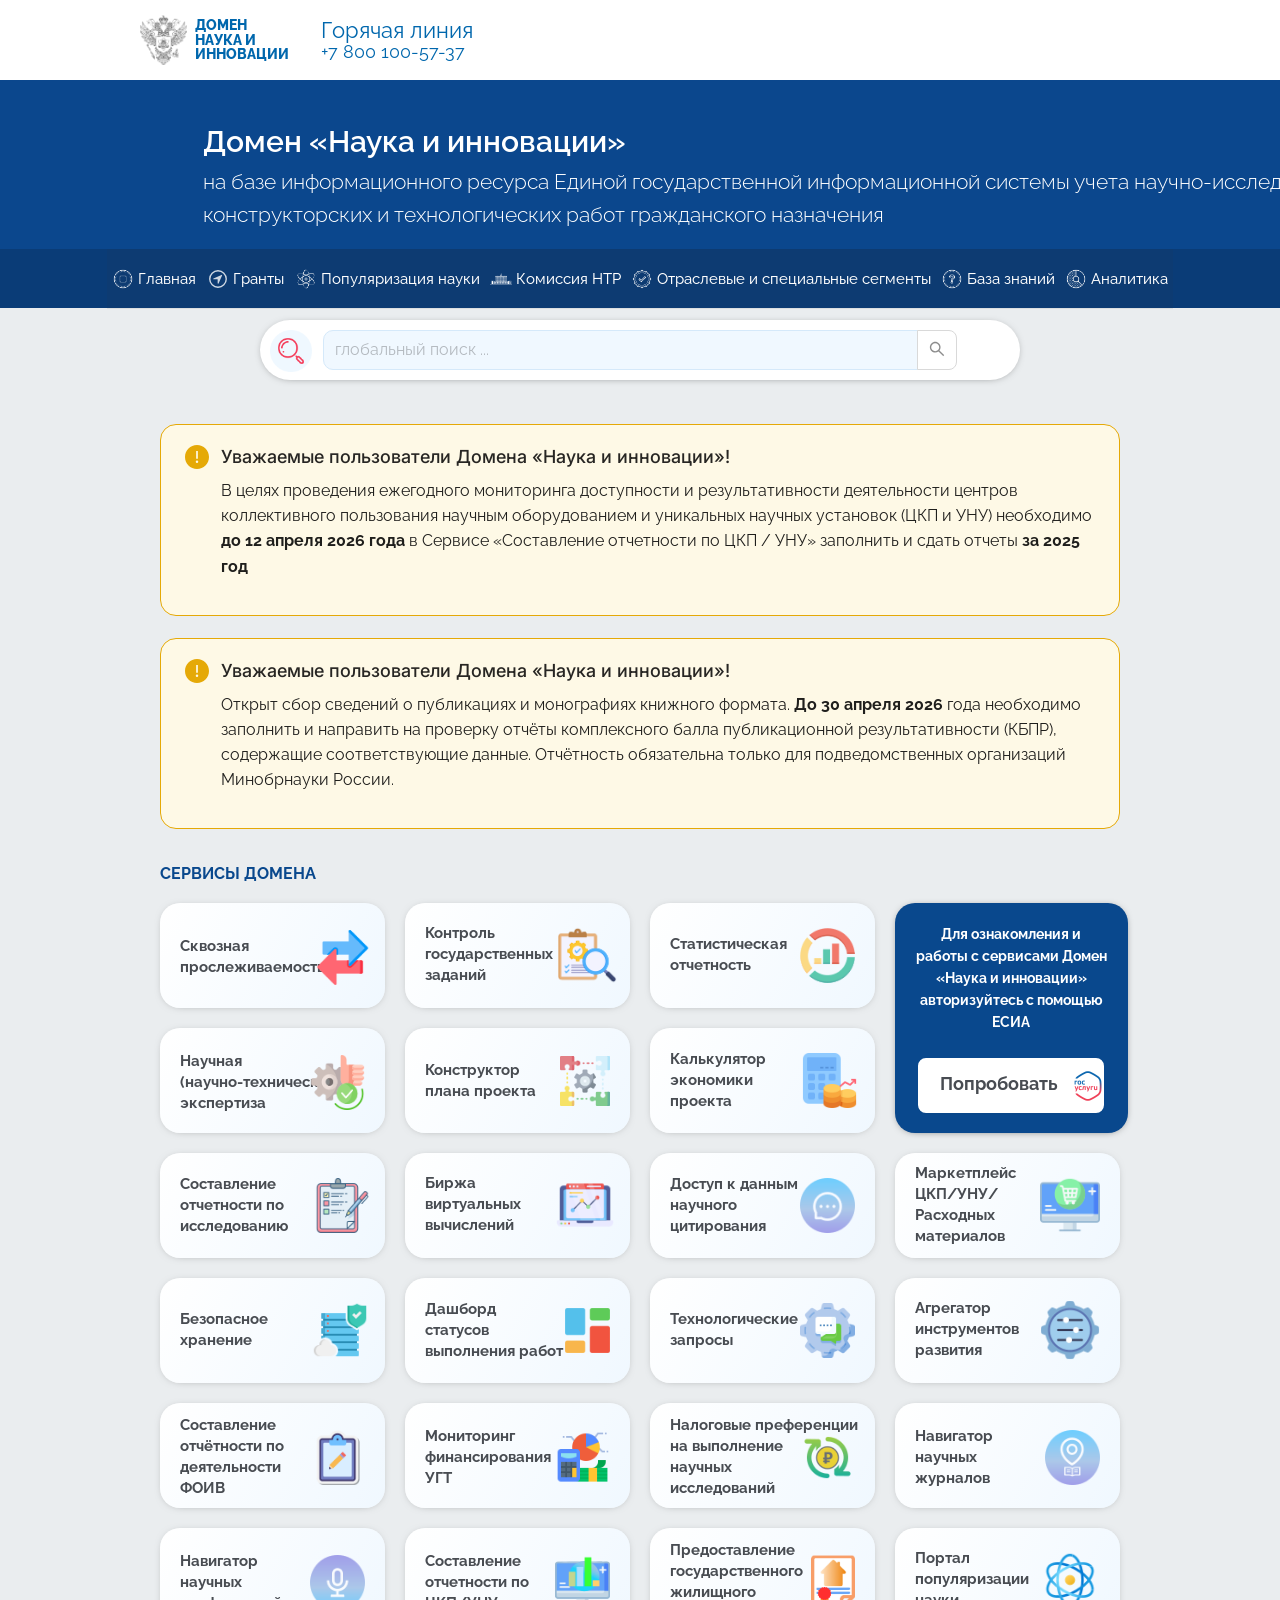
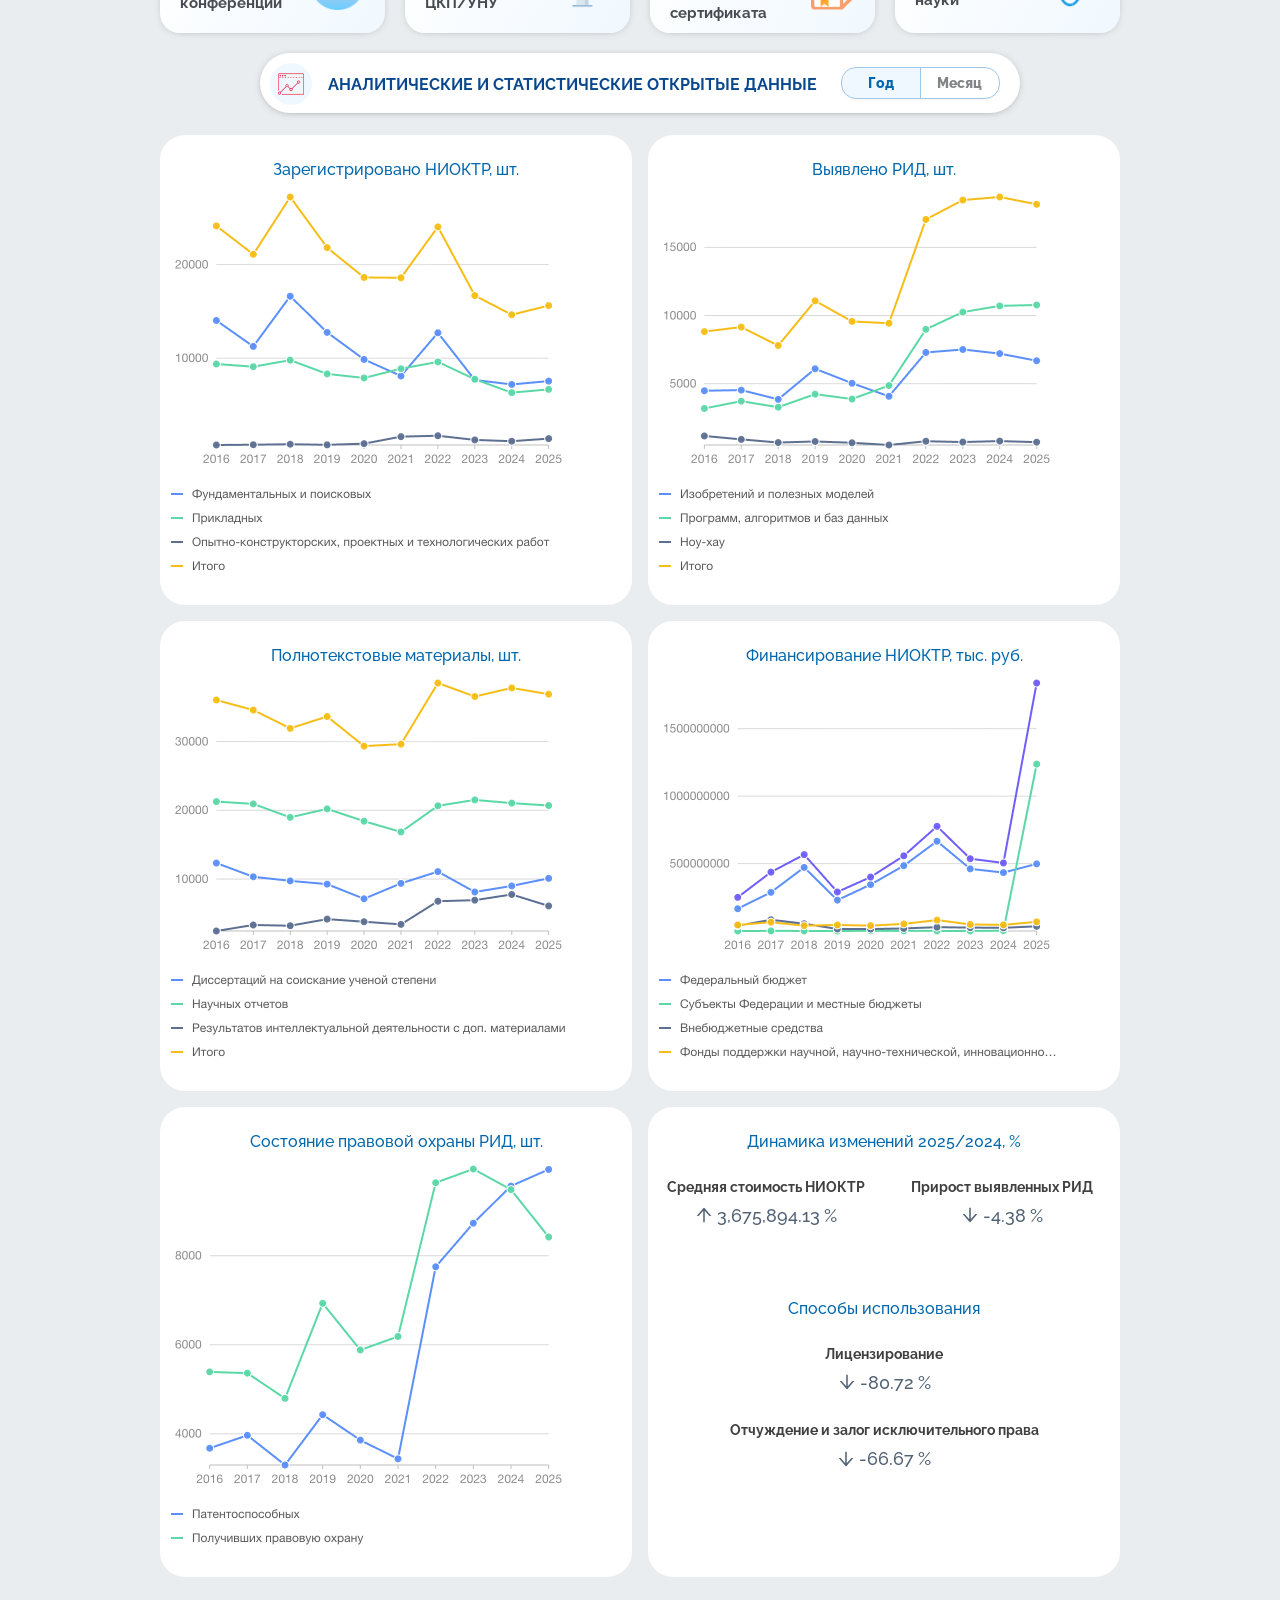
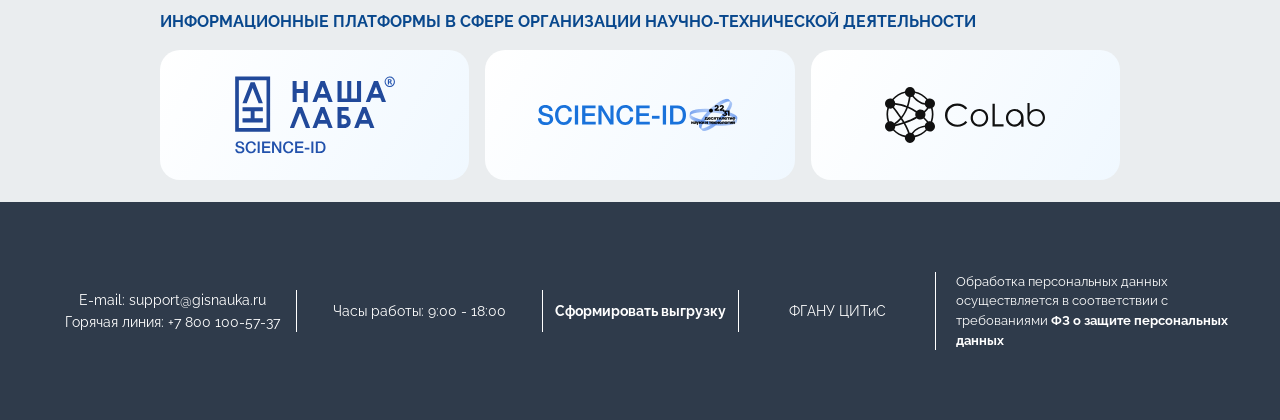
==== index.html @ 40a1c5d8 "Merge disign + color" ====
<!DOCTYPE html>
<html lang=ru style=--header-height:140px>
<meta charset=utf-8>


<meta name=viewport content="width=device-width, initial-scale=1">
<meta name=theme-color content=#000000>
<meta name=description content="Домен наука и инновации">
<title>Домен наука и инновации</title>
<link rel=icon
    href="assets/images/7d8b7d2dfdc6ee4c.ico">

<meta name=referrer content=no-referrer>

<link rel=canonical href=index.html />
<meta http-equiv=content-security-policy
    content="default-src 'none'; font-src 'self' data:; img-src 'self' data:; style-src 'self' 'unsafe-inline'; media-src 'self' data:; connect-src 'self'; script-src 'unsafe-inline' data:; object-src 'self' data:; frame-src 'self' data:;">
<link rel=stylesheet href=css/pages/index.css>
<style>
.skip-links { position: absolute; top: 0; left: 0; z-index: 9999; }
.skip-link {
  position: absolute; top: -9999px; left: -9999px;
  background: #0067ad; color: #fff; padding: 8px 16px;
  font-size: 14px; font-family: sans-serif; text-decoration: none;
  border-radius: 0 0 4px 0;
}
.skip-link:focus { top: 0; left: 0; outline: 3px solid #f53b59; outline-offset: 2px; }
</style>
</head>

<body>
<div class="skip-links" aria-label="Быстрая навигация по разделам страницы">
  <a class="skip-link" href="#main-content">Перейти к основному содержимому</a>
  <a class="skip-link" href="#site-header">Перейти к шапке сайта</a>
  <a class="skip-link" href="#site-navigation">Перейти к основной навигации</a>
  <a class="skip-link" href="#site-footer">Перейти к подвалу</a>
</div>
    <div id=root>
        <div style=display:contents>
            <div class="css-1ce7347 ant-app">
                <div class="ant-layout css-1ce7347" style=min-height:100vh>
                    <div id="site-header" class=affixTop role="banner" aria-label="Шапка сайта" tabindex="-1">
                        <div aria-hidden=true style=width:1710px;height:80px></div>
                        <div class="css-1ce7347 ant-affix" style=position:fixed;top:0px;width:1710px;height:80px>
                            <div
                                style=height:80px;width:100%;background:white;display:flex;justify-content:center;z-index:3>
                                <div class="ant-space css-1ce7347 ant-space-horizontal ant-space-align-center ant-space-gap-row-small ant-space-gap-col-small"
                                    style="width:100%;justify-content:space-between;align-items:center;max-width:1470px;padding:0px 20px">
                                    <div class=ant-space-item>
                                        <div class="ant-space css-1ce7347 ant-space-horizontal ant-space-align-center"
                                            style=gap:32px>
                                            <div class=ant-space-item><a href=index.html />
                                                <div
                                                    class="ant-space css-1ce7347 ant-space-horizontal ant-space-align-center ant-space-gap-row-small ant-space-gap-col-small">
                                                    <div class=ant-space-item><img alt=""
                                                            src=assets/images/7eed857cf3c38d44.png
                                                            style=height:50px></div>
                                                    <div class=ant-space-item>
                                                        <div
                                                            style=font-family:Nunito,sans-serif;font-weight:800;color:rgb(0,103,173);font-size:14px;line-height:1.05>
                                                            ДОМЕН<br><span style=color:#0067ad>НАУКА
                                                                И<br>ИННОВАЦИИ</span></div>
                                                    </div>
                                                </div></a>
                                            </div>
                                            <div class=ant-space-item>
                                                <div style=color:#0067ad;line-height:1.1><span
                                                        style=font-size:22px;font-family:Nunito,sans-serif>Горячая
                                                        линия</span><br><span style=font-size:18px>+7 800
                                                        100-57-37</span></div>
                                            </div>
                                        </div>
                                    </div>
                                    <div class=ant-space-item>
                                        <div class="ant-space css-1ce7347 ant-space-horizontal ant-space-align-center"
                                            style=gap:28px>
                                            <div class=ant-space-item><a href=https://gisnauka.ru/attorney/public/issue>
                                                    <div class=hoverSize
                                                        style=display:flex;flex-direction:column;align-items:center;gap:6px;font-family:Nunito,sans-serif;font-weight:700;font-size:10px;text-align:center;text-transform:uppercase;color:rgb(0,103,173)>
                                                        <img alt=""
                                                            src=assets/images/1b81cbfa37ea22d9.png
                                                            style=height:40px;width:40px>МЧД</div>
                                                </a></div>
                                            <div class=ant-space-item>
                                                <a href="https://gisnauka.ru/auth/esia" aria-label="Вход через ЕСИА" style=text-decoration:none>
                                                <div class=hoverSize
                                                    style=display:flex;flex-direction:column;align-items:center;gap:6px;font-family:Nunito,sans-serif;font-weight:700;font-size:10px;text-align:center;text-transform:uppercase;color:rgb(0,103,173)>
                                                    <img alt=""
                                                        src='assets/images/90858396fd132d39.svg'
                                                        style="height:40px;width:40px;background-blend-mode:normal!important;background-clip:content-box!important;background-position:50% 50%!important;background-color:rgba(0,0,0,0)!important;background-image:var(--sf-img-7)!important;background-size:100% 100%!important;background-origin:content-box!important;background-repeat:no-repeat!important" aria-hidden=true><span aria-hidden=true><span
                                                            class=hiddenPhone>Вход</span> ЕСИА</span></div>
                                                </a>
                                            </div>
                                        </div>
                                    </div>
                                </div>
                            </div>
                        </div>
                    </div>
                    <div class=affixBottom>
                        <div aria-hidden=true style=width:1710px;height:168.977px></div>
                        <div class="css-1ce7347 ant-affix" style=position:fixed;top:80px;width:1710px;height:168.977px>
                            <div class=headerBottom>
                                <div id=test class="ant-row ant-row-center css-1ce7347">
                                    <div class="ant-col ant-col-24 css-1ce7347">
                                        <div type=flex class="ant-row ant-row-center css-1ce7347">
                                            <div class="ant-col ant-col-xs-24 ant-col-sm-24 ant-col-md-24 ant-col-lg-24 ant-col-xl-19 css-1ce7347"
                                                style="padding:18px 25px">
                                                <div class="ant-row css-1ce7347">
                                                    <div class="ant-col ant-col-24 responsiveHeader css-1ce7347">
                                                        <h1 class=egisuNameP>Домен «Наука и инновации»</h1>
                                                        <p class=egisuInfoP>на базе информационного ресурса Единой
                                                            государственной информационной системы учета
                                                            научно-исследовательских, опытно-конструкторских и
                                                            технологических работ гражданского назначения</p>
                                                    </div>
                                                </div>
                                            </div>
                                        </div>
                                    </div>
                                    <div class="ant-col ant-col-6 css-1ce7347"></div>
                                </div>
                            </div>
                        </div>
                    </div>
                    <div class=affixMenu>
                        <div>
                            <nav id="site-navigation" class=menuBar aria-label="Основная навигация">
                                <div class=menuCon>
                                    <div class=mainMenu style=box-shadow:none>
                                        <div class=leftMenu>
                                            <div class=mainMenu>
                                                <div type=flex class="ant-row ant-row-center css-1ce7347">
                                                    <div
                                                        class="ant-col ant-col-xs-24 ant-col-sm-24 ant-col-md-24 ant-col-lg-24 ant-col-xl-20 css-1ce7347">
                                                        <div class="ant-row css-1ce7347">
                                                            <div class="ant-col ant-col-24 css-1ce7347">
                                                                <div class="ant-space-compact css-1ce7347 groupJustify">
                                                                    <a class=menuLink href=index.html ><img
                                                                        alt=""
                                                                        src="assets/images/a76a8df3dac988c4.png"
                                                                        class=menuImg aria-hidden=true><span
                                                                        class=menuName>Главная</span></a><a
                                                                        class=menuLink title="Гранты и меры поддержки"
                                                                        href=grant.html aria-label="Гранты и меры поддержки"><svg
                                                                            viewBox="0 0 512 512"
                                                                            xmlns=http://www.w3.org/2000/svg width=22px
                                                                            height=22px class=menuImg
                                                                            style=vertical-align:middle
                                                                            aria-hidden=true>
                                                                            <path
                                                                                d=M336.76,161,150.23,243.35c-10.47,4.8-6.95,20.67,4.57,20.67H244a4,4,0,0,1,4,4V357.2c0,11.52,16,15,20.78,4.56L351,175.24A10.73,10.73,0,0,0,336.76,161Z
                                                                                style=fill:rgb(255,255,255);fill-opacity:0.8>
                                                                            </path>
                                                                            <path
                                                                                d=M448,256c0-106-86-192-192-192S64,150,64,256s86,192,192,192S448,362,448,256Z
                                                                                style=fill:none;stroke:rgb(255,255,255);stroke-miterlimit:10;stroke-width:32px;stroke-opacity:0.8>
                                                                            </path>
                                                                        </svg><span class=menuName>Гранты</span></a><a
                                                                        class=menuLink
                                                                        href=v-razrabotke.html ><img
                                                                            alt=""
                                                                            src=assets/images/861148c521dd5856.png
                                                                            class=menuImg aria-hidden=true><span
                                                                            class=menuName>Популяризация
                                                                            науки</span></a><a class=menuLink
                                                                        href=v-razrabotke.html ><img alt=""
                                                                            src=assets/images/8f2d19c318044659.png
                                                                            class=menuImg aria-hidden=true><span class=menuName>Комиссия
                                                                            НТР</span></a><a class=menuLink href=v-razrabotke.html
                                                                        
                                                                        ><img alt=""
                                                                            src="assets/images/d27a557076baae20.png"
                                                                            class=menuImg aria-hidden=true><span
                                                                            class=menuName>Отраслевые и специальные
                                                                            сегменты</span></a><a class=menuLink
                                                                        href=v-razrabotke.html ><img alt=""
                                                                            src=assets/images/b79fe0459545086f.png
                                                                            class=menuImg aria-hidden=true><span class=menuName>База
                                                                            знаний</span></a><a class=menuLink href=v-razrabotke.html
                                                                        
                                                                        ><img alt=""
                                                                            src=assets/images/8d92bfa7603c6024.png
                                                                            class=menuImg aria-hidden=true><span
                                                                            class=menuName>Аналитика</span></a>
                                                                </div>
                                                            </div>
                                                        </div>
                                                    </div>
                                                </div>
                                            </div>
                                        </div><button type=button
                                            class="ant-btn css-1ce7347 ant-btn-default ant-btn-color-default ant-btn-variant-outlined ant-btn-icon-only barsMenu burgerMenu sf-hidden"></button>
                                    </div>
                                </div>
                            </nav>
                        </div>
                    </div>

<main id=main-content tabindex=-1 class="ant-layout-content css-1ce7347">
                        <div class=mainContent>
                            <div type=flex class="ant-row ant-row-center css-1ce7347">
                                <div
                                    class="ant-col ant-col-xs-22 ant-col-sm-22 ant-col-md-22 ant-col-lg-22 ant-col-xl-18 css-1ce7347">
                                    <div type=flex class="ant-row ant-row-center css-1ce7347">
                                        <div class="ant-col globalSearchHeader ant-col-xs-24 ant-col-sm-24 ant-col-md-24 ant-col-lg-24 ant-col-xl-19 css-1ce7347"
                                            style=margin-top:12px>
                                            <div type=flex class="ant-row ant-row-middle css-1ce7347">
                                                <div
                                                    class="ant-col ant-col-xs-5 ant-col-sm-3 ant-col-md-3 ant-col-lg-3 ant-col-xl-2 css-1ce7347">
                                                    <img class=globalSearch alt=""
                                                        src=assets/images/1f970fbf0f54ec04.png>
                                                </div>
                                                <div
                                                    class="ant-col ant-col-xs-14 ant-col-sm-18 ant-col-md-18 ant-col-lg-18 ant-col-xl-20 css-1ce7347">
                                                    <span
                                                        class="ant-input-group-wrapper ant-input-group-wrapper-lg ant-input-group-wrapper-outlined css-1ce7347 ant-input-search ant-input-search-large inputGlobalSearch"><span
                                                            class="ant-input-wrapper ant-input-group css-1ce7347"><span
                                                                class="ant-input-affix-wrapper ant-input-affix-wrapper-lg css-1ce7347 ant-input-outlined"><input
                                                                    placeholder="глобальный поиск ..." type=search
                                                                    class="ant-input ant-input-lg css-1ce7347"
                                                                    value><span class=ant-input-suffix><button
                                                                        type=button tabindex=-1
                                                                        class="ant-input-clear-icon ant-input-clear-icon-hidden"><span
                                                                            role=img aria-label=close-circle
                                                                            class="anticon anticon-close-circle"><svg
                                                                                fill-rule=evenodd
                                                                                viewBox="64 64 896 896" focusable=false
                                                                                data-icon=close-circle width=1em
                                                                                height=1em fill=currentColor
                                                                                aria-hidden=true>
                                                                                <path
                                                                                    d="M512 64c247.4 0 448 200.6 448 448S759.4 960 512 960 64 759.4 64 512 264.6 64 512 64zm127.98 274.82h-.04l-.08.06L512 466.75 384.14 338.88c-.04-.05-.06-.06-.08-.06a.12.12 0 00-.07 0c-.03 0-.05.01-.09.05l-45.02 45.02a.2.2 0 00-.05.09.12.12 0 000 .07v.02a.27.27 0 00.06.06L466.75 512 338.88 639.86c-.05.04-.06.06-.06.08a.12.12 0 000 .07c0 .03.01.05.05.09l45.02 45.02a.2.2 0 00.09.05.12.12 0 00.07 0c.02 0 .04-.01.08-.05L512 557.25l127.86 127.87c.04.04.06.05.08.05a.12.12 0 00.07 0c.03 0 .05-.01.09-.05l45.02-45.02a.2.2 0 00.05-.09.12.12 0 000-.07v-.02a.27.27 0 00-.05-.06L557.25 512l127.87-127.86c.04-.04.05-.06.05-.08a.12.12 0 000-.07c0-.03-.01-.05-.05-.09l-45.02-45.02a.2.2 0 00-.09-.05.12.12 0 00-.07 0z">
                                                                                </path>
                                                                            </svg></span></button></span></span><span
                                                                class=ant-input-group-addon><button type=button
                                                                    class="ant-btn css-1ce7347 ant-btn-default ant-btn-color-default ant-btn-variant-outlined ant-btn-lg ant-btn-icon-only ant-input-search-button"><span
                                                                        class=ant-btn-icon><span role=img
                                                                            aria-label=search
                                                                            class="anticon anticon-search"><svg
                                                                                viewBox="64 64 896 896" focusable=false
                                                                                data-icon=search width=1em height=1em
                                                                                fill=currentColor aria-hidden=true>
                                                                                <path
                                                                                    d="M909.6 854.5L649.9 594.8C690.2 542.7 712 479 712 412c0-80.2-31.3-155.4-87.9-212.1-56.6-56.7-132-87.9-212.1-87.9s-155.5 31.3-212.1 87.9C143.2 256.5 112 331.8 112 412c0 80.1 31.3 155.5 87.9 212.1C256.5 680.8 331.8 712 412 712c67 0 130.6-21.8 182.7-62l259.7 259.6a8.2 8.2 0 0011.6 0l43.6-43.5a8.2 8.2 0 000-11.6zM570.4 570.4C528 612.7 471.8 636 412 636s-116-23.3-158.4-65.6C211.3 528 188 471.8 188 412s23.3-116.1 65.6-158.4C296 211.3 352.2 188 412 188s116.1 23.2 158.4 65.6S636 352.2 636 412s-23.3 116.1-65.6 158.4z">
                                                                                </path>
                                                                            </svg></span></span></button></span></span></span>
                                                </div>
                                            </div>
                                        </div>
                                    </div><br><br>
                                    <div data-show=true
                                        class="ant-alert ant-alert-warning ant-alert-with-description css-1ce7347"
                                        role=alert style=text-align:left><span role=img aria-label=exclamation-circle
                                            class="anticon anticon-exclamation-circle ant-alert-icon"><svg
                                                viewBox="64 64 896 896" focusable=false data-icon=exclamation-circle
                                                width=1em height=1em fill=currentColor aria-hidden=true>
                                                <path
                                                    d="M512 64C264.6 64 64 264.6 64 512s200.6 448 448 448 448-200.6 448-448S759.4 64 512 64zm-32 232c0-4.4 3.6-8 8-8h48c4.4 0 8 3.6 8 8v272c0 4.4-3.6 8-8 8h-48c-4.4 0-8-3.6-8-8V296zm32 440a48.01 48.01 0 010-96 48.01 48.01 0 010 96z">
                                                </path>
                                            </svg></span>
                                        <div class=ant-alert-content>
                                            <div class=ant-alert-message><span class=css-kwtl7g>Уважаемые пользователи
                                                    Домена «Наука и&nbsp;инновации»!</span></div>
                                            <div class=ant-alert-description>
                                                <div class=css-1kdzn9q>
                                                    <p>В&nbsp;целях проведения ежегодного мониторинга доступности
                                                        и&nbsp;результативности деятельности центров коллективного
                                                        пользования научным оборудованием и&nbsp;уникальных научных
                                                        установок (ЦКП и&nbsp;УНУ) необходимо <b>до&nbsp;12&nbsp;апреля
                                                            2026 года</b> в&nbsp;Сервисе «Составление отчетности
                                                        по&nbsp;ЦКП&nbsp;/&nbsp;УНУ» заполнить и&nbsp;сдать отчеты
                                                        <b>за&nbsp;2025 год</b></p>
                                                </div>
                                            </div>
                                        </div>
                                    </div><br>
                                    <div data-show=true
                                        class="ant-alert ant-alert-warning ant-alert-with-description css-1ce7347"
                                        role=alert style=text-align:left><span role=img aria-label=exclamation-circle
                                            class="anticon anticon-exclamation-circle ant-alert-icon"><svg
                                                viewBox="64 64 896 896" focusable=false data-icon=exclamation-circle
                                                width=1em height=1em fill=currentColor aria-hidden=true>
                                                <path
                                                    d="M512 64C264.6 64 64 264.6 64 512s200.6 448 448 448 448-200.6 448-448S759.4 64 512 64zm-32 232c0-4.4 3.6-8 8-8h48c4.4 0 8 3.6 8 8v272c0 4.4-3.6 8-8 8h-48c-4.4 0-8-3.6-8-8V296zm32 440a48.01 48.01 0 010-96 48.01 48.01 0 010 96z">
                                                </path>
                                            </svg></span>
                                        <div class=ant-alert-content>
                                            <div class=ant-alert-message><span class=css-kwtl7g>Уважаемые пользователи
                                                    Домена «Наука и&nbsp;инновации»!</span></div>
                                            <div class=ant-alert-description>
                                                <div class=css-1kdzn9q>
                                                    <p>Открыт сбор сведений о публикациях и монографиях книжного
                                                        формата. <b>До&nbsp;30&nbsp;апреля&nbsp;2026</b> года необходимо
                                                        заполнить и направить на проверку отчёты комплексного балла
                                                        публикационной результативности (КБПР), содержащие
                                                        соответствующие данные. Отчётность обязательна только для
                                                        подведомственных организаций Минобрнауки России.</p>
                                                </div>
                                            </div>
                                        </div>
                                    </div><br>
                                    <div class="ant-divider css-1ce7347 ant-divider-horizontal ant-divider-with-text ant-divider-with-text-start dividerMain"
                                        role=separator><span class=ant-divider-inner-text>Сервисы Домена</span></div>
                                    <div class="ant-row css-1ce7347"
                                        style=margin-left:-10px;margin-right:-10px;row-gap:20px>
                                        <div class="ant-col ant-col-xs-24 ant-col-sm-24 ant-col-md-12 ant-col-lg-8 ant-col-xl-6 css-1ce7347"
                                            style=padding-left:10px;padding-right:10px>
                                            <div class=servicesMain>
                                                <div class="services servicesimageMain">
                                                    <div class="ant-row ant-row-middle css-1ce7347">
                                                        <div class="ant-col ant-col-17 serviceVerticalName css-1ce7347">
                                                            <p>Сквозная прослеживаемость</p>
                                                        </div>
                                                        <div class="ant-col ant-col-7 css-1ce7347"><img class=serviceImg
                                                                alt=""
                                                                src="assets/images/c752b8702da390c3.png"
                                                                style="height:55px;margin:17px 5px"></div>
                                                    </div>
                                                </div>
                                                <div class=overlayMainText>
                                                    <div class=servicesMainText>
                                                        <p class=serviceNameOverplay>Сквозная<br>прослеживаемость
                                                        <p>Сервис позволяет органам государственной власти повысить
                                                            эффективность принятия управленческих решений при
                                                            планировании, мониторинге и анализе результатов, полученных
                                                            с привлечением средств федерального бюджета, а также
                                                            обеспечивает сбор данных, синхронизированный с бюджетным
                                                            циклом, исключает риск дублирования научных исследований и
                                                            снижает бюрократическую нагрузку на отдельных исследователей
                                                            и исследовательские коллективы</p>
                                                    </div>
                                                </div>
                                            </div>
                                        </div>
                                        <div class="ant-col ant-col-xs-24 ant-col-sm-24 ant-col-md-12 ant-col-lg-8 ant-col-xl-6 css-1ce7347"
                                            style=padding-left:10px;padding-right:10px>
                                            <div class=servicesMain>
                                                <div class="services servicesimageMain">
                                                    <div class="ant-row ant-row-middle css-1ce7347">
                                                        <div class="ant-col ant-col-17 serviceVerticalName css-1ce7347">
                                                            <p>Контроль государственных заданий</p>
                                                        </div>
                                                        <div class="ant-col ant-col-7 css-1ce7347"><img class=serviceImg
                                                                alt=""
                                                                src="assets/images/2f55fb57baa73b39.png"
                                                                style="height:60px;margin:12px 3px"></div>
                                                    </div>
                                                </div>
                                                <div class=overlayMainText>
                                                    <div class=servicesMainText>
                                                        <p class=serviceNameOverplay>Контроль государственных заданий
                                                        <p>Сервис позволяет автоматизировать процессы сбора информации и
                                                            предоставления отчетной документации о государственных
                                                            заданиях со стороны заказчика и со стороны исполнителя,
                                                            обеспечивает контроль сроков и хода выполнения работ, а
                                                            также снабжает заказчиков и исполнителей инструментами
                                                            коммуникации в рамках выполнения работ</p>
                                                    </div>
                                                </div>
                                            </div>
                                        </div>
                                        <div class="ant-col ant-col-xs-24 ant-col-sm-24 ant-col-md-12 ant-col-lg-8 ant-col-xl-6 css-1ce7347"
                                            style=padding-left:10px;padding-right:10px>
                                            <div class=servicesMain>
                                                <div class="services servicesimageMain">
                                                    <div class="ant-row ant-row-middle css-1ce7347">
                                                        <div class="ant-col ant-col-17 serviceVerticalName css-1ce7347">
                                                            <p>Статистическая отчетность</p>
                                                        </div>
                                                        <div class="ant-col ant-col-7 css-1ce7347"><img class=serviceImg
                                                                alt=""
                                                                src="assets/images/de7ec997b6b39518.png"
                                                                style="height:55px;margin:15px 10px"></div>
                                                    </div>
                                                </div>
                                                <div class=overlayMainText>
                                                    <div class=servicesMainText>
                                                        <p class=serviceNameOverplay>Статистическая<br>отчетность
                                                        <p>Сервис позволяет систематизировать информацию от участников
                                                            научного сообщества и организаций, а также обеспечивает
                                                            предоставление статистической отчетности по основным
                                                            отраслевым показателям</p>
                                                    </div>
                                                </div>
                                            </div>
                                        </div>
                                        <div class="ant-col ant-col-xs-0 ant-col-sm-0 ant-col-md-12 ant-col-lg-8 ant-col-xl-6 css-1ce7347"
                                            style=padding-left:10px;padding-right:10px>
                                            <div class=tryServicesDiv>
                                                <p>Для ознакомления и работы с сервисами Домен «Наука и инновации»
                                                    авторизуйтесь с помощью ЕСИА</p><button type=button
                                                    aria-label="Попробовать через ЕСИА"
                                                    class="ant-btn css-1ce7347 ant-btn-default ant-btn-color-default ant-btn-variant-outlined tryServicesMainButton"><span>Попробовать</span><img
                                                        alt=""
                                                        src='assets/images/90858396fd132d39.svg'
                                                        style="height:30px;margin-left:15px;background-blend-mode:normal!important;background-clip:content-box!important;background-position:50% 50%!important;background-color:rgba(0,0,0,0)!important;background-image:var(--sf-img-7)!important;background-size:100% 100%!important;background-origin:content-box!important;background-repeat:no-repeat!important"></button>
                                            </div>
                                        </div>
                                        <div class="ant-col ant-col-xs-24 ant-col-sm-24 ant-col-md-12 ant-col-lg-8 ant-col-xl-6 css-1ce7347"
                                            style=padding-left:10px;padding-right:10px>
                                            <div class=servicesMain>
                                                <div class="services servicesimageMain">
                                                    <div class="ant-row ant-row-middle css-1ce7347">
                                                        <div class="ant-col ant-col-17 serviceVerticalName css-1ce7347">
                                                            <p>Научная (научно‑техническая) экспертиза</p>
                                                        </div>
                                                        <div class="ant-col ant-col-7 css-1ce7347"><img class=serviceImg
                                                                alt=""
                                                                src=assets/images/2778d3bac618864b.png
                                                                style="height:55px;margin:17px 10px"></div>
                                                    </div>
                                                </div>
                                                <div class=overlayMainText>
                                                    <div class=servicesMainText>
                                                        <p class=serviceNameOverplay>
                                                            Научная<br>(научно-техническая)<br>экспертиза
                                                        <p>Сервис формирует рабочее пространство с набором необходимого
                                                            инструментария для участников процесса научной
                                                            (научно-технической) экспертизы</p>
                                                    </div>
                                                </div>
                                            </div>
                                        </div>
                                        <div class="ant-col ant-col-xs-24 ant-col-sm-24 ant-col-md-12 ant-col-lg-0 ant-col-xl-0 css-1ce7347 sf-hidden"
                                            style=padding-left:10px;padding-right:10px></div>
                                        <div class="ant-col ant-col-xs-24 ant-col-sm-24 ant-col-md-12 ant-col-lg-8 ant-col-xl-6 css-1ce7347"
                                            style=padding-left:10px;padding-right:10px>
                                            <div class=servicesMain>
                                                <div class="services servicesimageMain">
                                                    <div class="ant-row ant-row-middle css-1ce7347">
                                                        <div class="ant-col ant-col-17 serviceVerticalName css-1ce7347">
                                                            <p>Конструктор плана проекта</p>
                                                        </div>
                                                        <div class="ant-col ant-col-7 css-1ce7347"><img class=serviceImg
                                                                alt=""
                                                                src=assets/images/365238f4e3680b47.png
                                                                style="height:50px;margin:18px 10px"></div>
                                                    </div>
                                                </div>
                                                <div class=overlayMainText>
                                                    <div class=servicesMainText>
                                                        <p class=serviceNameOverplay>Конструктор<br>плана проекта
                                                        <p>Сервис обеспечивает возможность совместной дистанционной
                                                            работы над календарным планом проекта, а также дает
                                                            руководителю проекта возможность отслеживать статус
                                                            выполнения работ участниками научного проекта</p>
                                                    </div>
                                                </div>
                                            </div>
                                        </div>
                                        <div class="ant-col ant-col-xs-24 ant-col-sm-24 ant-col-md-0 ant-col-lg-8 ant-col-xl-0 css-1ce7347 sf-hidden"
                                            style=padding-left:10px;padding-right:10px></div>
                                        <div class="ant-col ant-col-xs-24 ant-col-sm-24 ant-col-md-12 ant-col-lg-8 ant-col-xl-6 css-1ce7347"
                                            style=padding-left:10px;padding-right:10px>
                                            <div class=servicesMain>
                                                <div class="services servicesimageMain">
                                                    <div class="ant-row ant-row-middle css-1ce7347">
                                                        <div class="ant-col ant-col-17 serviceVerticalName css-1ce7347">
                                                            <p>Калькулятор экономики проекта</p>
                                                        </div>
                                                        <div class="ant-col ant-col-7 css-1ce7347"><img class=serviceImg
                                                                alt=""
                                                                src="assets/images/c1719d9fc652b134.png"
                                                                style="height:55px;margin:15px 8px"></div>
                                                    </div>
                                                </div>
                                                <div class=overlayMainText>
                                                    <div class=servicesMainText>
                                                        <p class=serviceNameOverplay>Калькулятор<br>экономики проекта
                                                        <p>Сервис позволяет оценить необходимые объемы финансирования
                                                            для реализации проектов со стороны исполнителя, обеспечивает
                                                            комплексное распределение объемов бюджетных ассигнований
                                                            планируемых и проводимых работ со стороны ведомств с целью
                                                            дальнейшей передачи в Электронный бюджет для формирования
                                                            государственных заданий, а также подготовить
                                                            финансово-экономического обоснования научного проекта</p>
                                                    </div>
                                                </div>
                                            </div>
                                        </div>
                                        <div class="ant-col ant-col-xs-24 ant-col-sm-24 ant-col-md-0 ant-col-lg-0 ant-col-xl-6 css-1ce7347"
                                            style=padding-left:10px;padding-right:10px></div>
                                        <div class="ant-col ant-col-xs-24 ant-col-sm-24 ant-col-md-12 ant-col-lg-8 ant-col-xl-6 css-1ce7347"
                                            style=padding-left:10px;padding-right:10px>
                                            <div class=servicesMain>
                                                <div class="services servicesimageMain">
                                                    <div class="ant-row ant-row-middle css-1ce7347">
                                                        <div class="ant-col ant-col-17 serviceVerticalName css-1ce7347">
                                                            <p>Составление отчетности по исследованию</p>
                                                        </div>
                                                        <div class="ant-col ant-col-7 css-1ce7347"><img class=serviceImg
                                                                alt=""
                                                                src=assets/images/64e17064a61fe5df.png
                                                                style="height:55px;margin:15px 5px"></div>
                                                    </div>
                                                </div>
                                                <div class=overlayMainText>
                                                    <div class=servicesMainText>
                                                        <p class=serviceNameOverplay>Составление отчетности по
                                                            исследованию
                                                        <p>Сервис облегчает процесс формирования и ведения отчетной
                                                            научно-технической документации в рамках проводимых
                                                            исследований</p>
                                                    </div>
                                                </div>
                                            </div>
                                        </div>
                                        <div class="ant-col ant-col-xs-24 ant-col-sm-24 ant-col-md-12 ant-col-lg-8 ant-col-xl-6 css-1ce7347"
                                            style=padding-left:10px;padding-right:10px>
                                            <div class=servicesMain>
                                                <div class="services servicesimageMain">
                                                    <div class="ant-row ant-row-middle css-1ce7347">
                                                        <div class="ant-col ant-col-17 serviceVerticalName css-1ce7347">
                                                            <p>Биржа виртуальных вычислений</p>
                                                        </div>
                                                        <div class="ant-col ant-col-7 css-1ce7347"><img class=serviceImg
                                                                alt=""
                                                                src="assets/images/abfe7c10cc6d651c.png"
                                                                style="height:60px;margin:12px 5px"></div>
                                                    </div>
                                                </div>
                                                <div class=overlayMainText>
                                                    <div class=servicesMainText>
                                                        <p class=serviceNameOverplay>Биржа виртуальных<br>вычислений
                                                        <p>Сервис предназначен для публикации поставщиками
                                                            вычислительных ресурсов, а также их поиска и заказа
                                                            потребителями</p>
                                                    </div>
                                                </div>
                                            </div>
                                        </div>
                                        <div class="ant-col ant-col-xs-24 ant-col-sm-24 ant-col-md-12 ant-col-lg-8 ant-col-xl-6 css-1ce7347"
                                            style=padding-left:10px;padding-right:10px>
                                            <div class=servicesMain>
                                                <div class="services servicesimageMain">
                                                    <div class="ant-row ant-row-middle css-1ce7347">
                                                        <div class="ant-col ant-col-17 serviceVerticalName css-1ce7347">
                                                            <p>Доступ к данным научного цитирования</p>
                                                        </div>
                                                        <div class="ant-col ant-col-7 css-1ce7347"><img
                                                                alt="Пиктограмма сервиса «Доступ к данным научного цитирования»"
                                                                class=serviceImg
                                                                src="assets/images/2d8e0260c71a225c.png"
                                                                style="height:55px;margin:15px 10px"></div>
                                                    </div>
                                                </div>
                                                <div class=overlayMainText>
                                                    <div class=servicesMainText>
                                                        <p class=serviceNameOverplay>Доступ к данным<br>научного
                                                            цитирования
                                                        <p>Сервис предназначен для агрегации сведений о публикационной
                                                            активности российских исследователей и научных организаций
                                                            как результата выполнения НИОКТР, учитываемых в ЕГИСУ
                                                            НИОКТР. Обеспечивает единой верификацией данных о научных
                                                            публикациях, вводимых пользователями в ЕГИСУ НИОКТР и
                                                            получаемых из внешних баз данных, устраняет дублирование
                                                            данных, а также исключает ввод некорректной информации.
                                                            Систематизирует исходные данные, применяемые Сервисами ЕГИСУ
                                                            НИОКТР для оценки качества выполнения НИОКТР и для оценки
                                                            эффективности деятельности научных организаций</p>
                                                    </div>
                                                </div>
                                            </div>
                                        </div>
                                        <div class="ant-col ant-col-xs-24 ant-col-sm-24 ant-col-md-12 ant-col-lg-8 ant-col-xl-6 css-1ce7347"
                                            style=padding-left:10px;padding-right:10px>
                                            <div class=servicesMain>
                                                <div class="services servicesimageMain">
                                                    <div class="ant-row ant-row-middle css-1ce7347">
                                                        <div class="ant-col ant-col-17 serviceVerticalName css-1ce7347">
                                                            <p>Маркетплейс ЦКП/УНУ/Расходных материалов</p>
                                                        </div>
                                                        <div class="ant-col ant-col-7 css-1ce7347"><img class=serviceImg
                                                                alt=""
                                                                src="assets/images/d642b1634d4e2dfb.png"
                                                                style="height:60px;margin:12px 10px"></div>
                                                    </div>
                                                </div>
                                                <div class=overlayMainText>
                                                    <div class=servicesMainText>
                                                        <p class=serviceNameOverplay>Маркетплейс ЦКП/УНУ/Расходных
                                                            материалов
                                                        <p>Сервис предназначен для размещения ЦКП и
                                                            организациями-поставщиками сведений об услугах, материалах и
                                                            оборудовании с последующей возможностью оформления на них
                                                            заявки со стороны исследователя</p>
                                                    </div>
                                                </div>
                                            </div>
                                        </div>
                                        <div class="ant-col ant-col-xs-24 ant-col-sm-24 ant-col-md-12 ant-col-lg-8 ant-col-xl-6 css-1ce7347"
                                            style=padding-left:10px;padding-right:10px>
                                            <div class=servicesMain>
                                                <div class="services servicesimageMain">
                                                    <div class="ant-row ant-row-middle css-1ce7347">
                                                        <div class="ant-col ant-col-17 serviceVerticalName css-1ce7347">
                                                            <p>Безопасное хранение</p>
                                                        </div>
                                                        <div class="ant-col ant-col-7 css-1ce7347"><img class=serviceImg
                                                                alt=""
                                                                src="assets/images/448df82e9cfeaa4a.png"
                                                                style="height:60px;margin:12px 5px"></div>
                                                    </div>
                                                </div>
                                                <div class=overlayMainText>
                                                    <div class=servicesMainText>
                                                        <p class=serviceNameOverplay>Безопасное<br>хранение
                                                        <p>Сервис предназначен для обеспечения защищенного просмотра
                                                            полнотекстовых данных и коллективного редактирования
                                                            отчетных материалов</p>
                                                    </div>
                                                </div>
                                            </div>
                                        </div>
                                        <div class="ant-col ant-col-xs-24 ant-col-sm-24 ant-col-md-12 ant-col-lg-8 ant-col-xl-6 css-1ce7347"
                                            style=padding-left:10px;padding-right:10px>
                                            <div class=servicesMain>
                                                <div class="services servicesimageMain">
                                                    <div class="ant-row ant-row-middle css-1ce7347">
                                                        <div class="ant-col ant-col-17 serviceVerticalName css-1ce7347">
                                                            <p>Дашборд статусов выполнения работ</p>
                                                        </div>
                                                        <div class="ant-col ant-col-7 css-1ce7347"><img class=serviceImg
                                                                alt=""
                                                                src="assets/images/ad6a8ab2ae1f160a.png"
                                                                style="height:45px;margin:20px 10px"></div>
                                                    </div>
                                                </div>
                                                <div class=overlayMainText>
                                                    <div class=servicesMainText>
                                                        <p class=serviceNameOverplay>Дашборд статусов выполнения работ
                                                        <p>Сервис предназначен для обеспечения возможности агрегации,
                                                            визуализации данных о ходе исполнения запланированных работ
                                                            по научному проекту и оперативного мониторинга проекта,
                                                            выявления отклонений от календарного плана со стороны
                                                            руководителя проекта</p>
                                                    </div>
                                                </div>
                                            </div>
                                        </div>
                                        <div class="ant-col ant-col-xs-24 ant-col-sm-24 ant-col-md-12 ant-col-lg-8 ant-col-xl-6 css-1ce7347"
                                            style=padding-left:10px;padding-right:10px>
                                            <div class=servicesMain>
                                                <div class="services servicesimageMain">
                                                    <div class="ant-row ant-row-middle css-1ce7347">
                                                        <div class="ant-col ant-col-17 serviceVerticalName css-1ce7347">
                                                            <p>Технологические запросы</p>
                                                        </div>
                                                        <div class="ant-col ant-col-7 css-1ce7347"><img class=serviceImg
                                                                alt=""
                                                                src="assets/images/df531a3b36d3e1ec.png"
                                                                style="height:55px;margin:15px 10px"></div>
                                                    </div>
                                                </div>
                                                <div class=overlayMainText>
                                                    <div class=servicesMainText>
                                                        <p class=serviceNameOverplay>Технологические<br>запросы
                                                        <p>Сервис предназначен для публикации технологических запросов с
                                                            возможностью получения предложений по их решению, ведения
                                                            коммуникации между заказчиком и исполнителем, а также для
                                                            навигации по технологическим запросам</p>
                                                    </div>
                                                </div>
                                            </div>
                                        </div>
                                        <div class="ant-col ant-col-xs-24 ant-col-sm-24 ant-col-md-12 ant-col-lg-8 ant-col-xl-6 css-1ce7347"
                                            style=padding-left:10px;padding-right:10px>
                                            <div class=servicesMain>
                                                <div class="services servicesimageMain">
                                                    <div class="ant-row ant-row-middle css-1ce7347">
                                                        <div class="ant-col ant-col-17 serviceVerticalName css-1ce7347">
                                                            <p>Агрегатор инструментов развития</p>
                                                        </div>
                                                        <div class="ant-col ant-col-7 css-1ce7347"><img class=serviceImg
                                                                alt=""
                                                                src="assets/images/b22eafb302148b66.png"
                                                                style="height:60px;margin:12px 10px"></div>
                                                    </div>
                                                </div>
                                                <div class=overlayMainText>
                                                    <div class=servicesMainText>
                                                        <p class=serviceNameOverplay>Агрегатор<br>инструментов развития
                                                        <p>Сервис предназначен для обеспечения применения мер поддержки
                                                            научной и научно-технологической деятельности (грантов и
                                                            прочее)</p>
                                                    </div>
                                                </div>
                                            </div>
                                        </div>
                                        <div class="ant-col ant-col-xs-24 ant-col-sm-24 ant-col-md-12 ant-col-lg-8 ant-col-xl-6 css-1ce7347"
                                            style=padding-left:10px;padding-right:10px>
                                            <div class=servicesMain>
                                                <div class="services servicesimageMain">
                                                    <div class="ant-row ant-row-middle css-1ce7347">
                                                        <div class="ant-col ant-col-17 serviceVerticalName css-1ce7347">
                                                            <p>Составление отчётности по деятельности ФОИВ</p>
                                                        </div>
                                                        <div class="ant-col ant-col-7 css-1ce7347"><img class=serviceImg
                                                                alt=""
                                                                src=assets/images/491f2b3eed3f3dd1.png
                                                                style="height:55px;margin:17px 10px"></div>
                                                    </div>
                                                </div>
                                                <div class=overlayMainText>
                                                    <div class=servicesMainText>
                                                        <p class=serviceNameOverplay>Составление отчётности<br>по
                                                            деятельности ФОИВ
                                                        <p>Сервис предназначен для обеспечения механизма планирования
                                                            научных исследований в рамках Федеральной научно-технической
                                                            программы развития генетических технологий на 2019-2030 годы
                                                            и Федеральной научно-технической программы развития
                                                            синхротронных и нейтронных исследований и исследовательской
                                                            инфраструктуры на период до 2030 года и дальнейшую
                                                            перспективу. Одной из основных задач сервиса является
                                                            отслеживание и мониторинг достижения ключевых показателей
                                                            Программы, а также статусов исполнения комплексного плана
                                                            реализации исследований по Программам</p>
                                                    </div>
                                                </div>
                                            </div>
                                        </div>
                                        <div class="ant-col ant-col-xs-24 ant-col-sm-24 ant-col-md-12 ant-col-lg-8 ant-col-xl-6 css-1ce7347"
                                            style=padding-left:10px;padding-right:10px>
                                            <div class=servicesMain>
                                                <div class="services servicesimageMain">
                                                    <div class="ant-row ant-row-middle css-1ce7347">
                                                        <div class="ant-col ant-col-17 serviceVerticalName css-1ce7347">
                                                            <p>Мониторинг финансирования УГТ</p>
                                                        </div>
                                                        <div class="ant-col ant-col-7 css-1ce7347"><img class=serviceImg
                                                                alt=""
                                                                src="assets/images/82948777792fd2fc.png"
                                                                style="height:55px;margin:17px 10px"></div>
                                                    </div>
                                                </div>
                                                <div class=overlayMainText>
                                                    <div class=servicesMainText>
                                                        <p class=serviceNameOverplay>Мониторинг расходования средств по
                                                            УГТ в разрезе научных проектов и технологий
                                                        <p>Сервис предназначен для обеспечения прослеживаемости сведений
                                                            о расходовании финансирования на научные исследования и
                                                            разработки в разрезе УГТ, а также для формирования ландшафта
                                                            научных исследований в привязке к уровням готовности
                                                            технологий</p>
                                                    </div>
                                                </div>
                                            </div>
                                        </div>
                                        <div class="ant-col ant-col-xs-24 ant-col-sm-24 ant-col-md-12 ant-col-lg-8 ant-col-xl-6 css-1ce7347"
                                            style=padding-left:10px;padding-right:10px>
                                            <div class=servicesMain>
                                                <div class="services servicesimageMain">
                                                    <div class="ant-row ant-row-middle css-1ce7347">
                                                        <div class="ant-col ant-col-17 serviceVerticalName css-1ce7347">
                                                            <p>Налоговые&nbsp;преференции на выполнение научных
                                                                исследований</p>
                                                        </div>
                                                        <div class="ant-col ant-col-7 css-1ce7347"><img class=serviceImg
                                                                alt=""
                                                                src="assets/images/a9f3db9300f873bb.png"
                                                                style="height:55px;margin:17px 10px"></div>
                                                    </div>
                                                </div>
                                                <div class=overlayMainText>
                                                    <div class=servicesMainText>
                                                        <p class=serviceNameOverplay>Налоговые преференции на выполнение
                                                            научных исследований
                                                        <p>Сервис предназначен для получения налоговых льгот и
                                                            преференций для организаций, занимающихся проведением
                                                            научных исследований. Сервис способствует снижению налоговой
                                                            нагрузки на налогоплательщиков, выполняющих НИОКТР, расходы
                                                            на которые признаются в размере фактических затрат с
                                                            применением установленного коэффициента</p>
                                                    </div>
                                                </div>
                                            </div>
                                        </div>
                                        <div class="ant-col ant-col-xs-24 ant-col-sm-24 ant-col-md-12 ant-col-lg-8 ant-col-xl-6 css-1ce7347"
                                            style=padding-left:10px;padding-right:10px>
                                            <div class=servicesMain>
                                                <div class="services servicesimageMain">
                                                    <div class="ant-row ant-row-middle css-1ce7347">
                                                        <div class="ant-col ant-col-17 serviceVerticalName css-1ce7347">
                                                            <p>Навигатор научных журналов</p>
                                                        </div>
                                                        <div class="ant-col ant-col-7 css-1ce7347"><img class=serviceImg
                                                                alt=""
                                                                src="assets/images/f87e721fc72d029d.png"
                                                                style="height:55px;margin:17px 10px"></div>
                                                    </div>
                                                </div>
                                                <div class=overlayMainText>
                                                    <div class=servicesMainText>
                                                        <p class=serviceNameOverplay>Навигатор научных журналов
                                                        <p>Сервис предназначен для создания единого источника сведений о
                                                            научных журналах и требований к публикациям с целью
                                                            определения наиболее подходящих журналов для публикации, а
                                                            также для проведения комплексной рейтинговой оценки качества
                                                            научных журналов</p>
                                                    </div>
                                                </div>
                                            </div>
                                        </div>
                                        <div class="ant-col ant-col-xs-24 ant-col-sm-24 ant-col-md-12 ant-col-lg-8 ant-col-xl-6 css-1ce7347"
                                            style=padding-left:10px;padding-right:10px>
                                            <div class=servicesMain>
                                                <div class="services servicesimageMain">
                                                    <div class="ant-row ant-row-middle css-1ce7347">
                                                        <div class="ant-col ant-col-17 serviceVerticalName css-1ce7347">
                                                            <p>Навигатор научных конференций</p>
                                                        </div>
                                                        <div class="ant-col ant-col-7 css-1ce7347"><img class=serviceImg
                                                                alt=""
                                                                src="assets/images/4149d6e6609933f6.png"
                                                                style="height:55px;margin:17px 10px"></div>
                                                    </div>
                                                </div>
                                                <div class=overlayMainText>
                                                    <div class=servicesMainText>
                                                        <p class=serviceNameOverplay>Навигатор научных конференций
                                                        <p>Сервис предназначен для создания единого источника информации
                                                            о научных конференциях и местах их проведения с целью
                                                            подбора конференции для презентации результатов
                                                            исследования, а также для проведения комплексной рейтинговой
                                                            оценки качества научных конференций</p>
                                                    </div>
                                                </div>
                                            </div>
                                        </div>
                                        <div class="ant-col ant-col-xs-24 ant-col-sm-24 ant-col-md-12 ant-col-lg-8 ant-col-xl-6 css-1ce7347"
                                            style=padding-left:10px;padding-right:10px>
                                            <div class=servicesMain>
                                                <div class="services servicesimageMain">
                                                    <div class="ant-row ant-row-middle css-1ce7347">
                                                        <div class="ant-col ant-col-17 serviceVerticalName css-1ce7347">
                                                            <p>Составление отчетности по ЦКП/УНУ</p>
                                                        </div>
                                                        <div class="ant-col ant-col-7 css-1ce7347"><img class=serviceImg
                                                                alt=""
                                                                src="assets/images/4f2738280d9b02bf.png"
                                                                style="height:55px;margin:17px 10px"></div>
                                                    </div>
                                                </div>
                                                <div class=overlayMainText>
                                                    <div class=servicesMainText>
                                                        <p class=serviceNameOverplay>Составление отчетности по ЦКП/УНУ
                                                        <p>Сервис предназначен для организации возможности формирования
                                                            и подачи отчетности по деятельности ЦКП/УНУ, а также для
                                                            просмотра и получения указанной отчётности представителями
                                                            Минобрнауки России для принятия управленческих решений</p>
                                                    </div>
                                                </div>
                                            </div>
                                        </div>
                                        <div class="ant-col ant-col-xs-24 ant-col-sm-24 ant-col-md-12 ant-col-lg-8 ant-col-xl-6 css-1ce7347"
                                            style=padding-left:10px;padding-right:10px>
                                            <div class=servicesMain>
                                                <div class="services servicesimageMain">
                                                    <div class="ant-row ant-row-middle css-1ce7347">
                                                        <div class="ant-col ant-col-17 serviceVerticalName css-1ce7347">
                                                            <p>Предоставление государственного жилищного сертификата</p>
                                                        </div>
                                                        <div class="ant-col ant-col-7 css-1ce7347"><img class=serviceImg
                                                                alt=""
                                                                src="assets/images/da03caf17ec92126.png"
                                                                style="height:55px;margin:17px 10px"></div>
                                                    </div>
                                                </div>
                                                <div class=overlayMainText>
                                                    <div class=servicesMainText>
                                                        <p class=serviceNameOverplay>Предоставление государственного
                                                            жилищного сертификата
                                                        <p>Сервис предназначен для цифровизации процедуры получения
                                                            государственного жилищного сертификата молодыми учеными,
                                                            повышения прозрачности отбора получателей ГЖС за счет
                                                            автоматизации процессов формирования реестра участников ГЖС
                                                            и проверки соответствия предоставленных данных</p>
                                                    </div>
                                                </div>
                                            </div>
                                        </div>
                                        <div class="ant-col ant-col-xs-24 ant-col-sm-24 ant-col-md-12 ant-col-lg-8 ant-col-xl-6 css-1ce7347"
                                            style=padding-left:10px;padding-right:10px>
                                            <div class=servicesMain>
                                                <div class="services servicesimageMain">
                                                    <div class="ant-row ant-row-middle css-1ce7347">
                                                        <div class="ant-col ant-col-17 serviceVerticalName css-1ce7347">
                                                            <p>Портал популяризации науки</p>
                                                        </div>
                                                        <div class="ant-col ant-col-7 css-1ce7347"><img class=serviceImg
                                                                alt=""
                                                                src=assets/images/96c74124aa00b0ab.png
                                                                style="height:60px;margin:12px 10px"></div>
                                                    </div>
                                                </div>
                                                <div class=overlayMainText>
                                                    <div class=servicesMainText>
                                                        <p class=serviceNameOverplay>Портал<br>популяризации науки
                                                        <p>Сервис предназначен для обеспечения доступа к актуальной
                                                            информации о ключевых событиях в мире науки, научных
                                                            конференциях и размещения главных отечественных достижений,
                                                            а также для проведения мероприятий и видеоконференц-связи с
                                                            целью распространения и популяризации научной сферы.</p>
                                                    </div>
                                                </div>
                                            </div>
                                        </div>
                                    </div>
                                    <div class=affixTop>
                                        <div>
                                            <div type=flex class="ant-row ant-row-center css-1ce7347">
                                                <div
                                                    class="ant-col mainContentHeader ant-col-xs-24 ant-col-sm-24 ant-col-md-24 ant-col-lg-24 ant-col-xl-19 css-1ce7347">
                                                    <div type=flex
                                                        class="ant-row ant-row-space-around ant-row-middle css-1ce7347">
                                                        <div
                                                            class="ant-col ant-col-xs-0 ant-col-sm-0 ant-col-md-2 ant-col-lg-2 ant-col-xl-2 css-1ce7347">
                                                            <img class=analyticsHeader alt=""
                                                                src=assets/images/cafb82ed652cb261.png>
                                                        </div>
                                                        <div
                                                            class="ant-col ant-col-xs-13 ant-col-sm-16 ant-col-md-16 ant-col-lg-16 ant-col-xl-16 css-1ce7347">
                                                            <h2 class=headerP>Аналитические и статистические открытые
                                                                данные</h2>
                                                        </div>
                                                        <div
                                                            class="ant-col ant-col-xs-11 ant-col-sm-8 ant-col-md-6 ant-col-lg-6 ant-col-xl-6 css-1ce7347">
                                                            <div class="ant-space-compact css-1ce7347 myBtnGroup">
                                                                <button type=button
                                                                    aria-label="Статистика за год"
                                                                    class="ant-btn css-1ce7347 ant-btn-default ant-btn-color-default ant-btn-variant-outlined ant-btn-compact-item ant-btn-compact-first-item btnYearMonth active"
                                                                    style=border-color:rgb(161,199,232);width:80px;color:rgb(0,103,173);font-family:Nunito,sans-serif;font-weight:800><span>Год</span></button><button
                                                                    type=button
                                                                    aria-label="Статистика за месяц"
                                                                    class="ant-btn css-1ce7347 ant-btn-default ant-btn-color-default ant-btn-variant-outlined ant-btn-compact-item ant-btn-compact-last-item btnYearMonth"
                                                                    style=border-color:rgb(161,199,232);width:80px;color:rgb(130,132,136);font-family:Nunito,sans-serif;font-weight:800><span>Месяц</span></button>
                                                            </div>
                                                        </div>
                                                    </div>
                                                </div>
                                            </div>
                                        </div>
                                    </div>
                                </div>
                            </div>
                            <div type=flex class="ant-row ant-row-center css-1ce7347">
                                <div
                                    class="ant-col ant-col-xs-22 ant-col-sm-22 ant-col-md-22 ant-col-lg-22 ant-col-xl-18 css-1ce7347">
                                    <br>
                                    <div class="ant-row css-1ce7347"
                                        style=margin-left:-8px;margin-right:-8px;row-gap:16px>
                                        <div class="ant-col ant-col-xs-24 ant-col-sm-24 ant-col-md-12 ant-col-lg-12 ant-col-xl-12 ant-col-xxl-8 css-1ce7347"
                                            style=padding-left:8px;padding-right:8px>
                                            <div class=chartDiv><br>
                                                <h3 class=chartLabel>Зарегистрировано НИОКТР, шт.</h3>
                                                <div class="ant-spin-nested-loading css-1ce7347">
                                                    <div class=ant-spin-container>
                                                        <div id=chartdiv1 style=width:100%;height:400px>
                                                            <div style=position:relative><canvas width=834 height=800
                                                                    style="width:417px;height:400px;display:inline-block;vertical-align:middle;background-blend-mode:normal!important;background-clip:content-box!important;background-position:center center!important;background-color:rgba(0,0,0,0)!important;background-image:url(assets/images/3bcf5b789f63abe6.png)!important;background-size:100% 100%!important;background-origin:content-box!important;background-repeat:no-repeat!important"></canvas>
                                                            </div>
                                                        </div>
                                                    </div>
                                                </div>
                                            </div>
                                        </div>
                                        <div class="ant-col ant-col-xs-24 ant-col-sm-24 ant-col-md-12 ant-col-lg-12 ant-col-xl-12 ant-col-xxl-8 css-1ce7347"
                                            style=padding-left:8px;padding-right:8px>
                                            <div class=chartDiv><br>
                                                <h3 class=chartLabel>Выявлено РИД, шт.</h3>
                                                <div class="ant-spin-nested-loading css-1ce7347">
                                                    <div class=ant-spin-container>
                                                        <div id=chartdiv2 style=width:100%;height:400px>
                                                            <div style=position:relative><canvas width=834 height=800
                                                                    style="width:417px;height:400px;display:inline-block;vertical-align:middle;background-blend-mode:normal!important;background-clip:content-box!important;background-position:center center!important;background-color:rgba(0,0,0,0)!important;background-image:url(assets/images/5a59db1d03256c16.png)!important;background-size:100% 100%!important;background-origin:content-box!important;background-repeat:no-repeat!important"></canvas>
                                                            </div>
                                                        </div>
                                                    </div>
                                                </div>
                                            </div>
                                        </div>
                                        <div class="ant-col ant-col-xs-24 ant-col-sm-24 ant-col-md-12 ant-col-lg-12 ant-col-xl-12 ant-col-xxl-8 css-1ce7347"
                                            style=padding-left:8px;padding-right:8px>
                                            <div class=chartDiv><br>
                                                <h3 class=chartLabel>Полнотекстовые материалы, шт.</h3>
                                                <div class="ant-spin-nested-loading css-1ce7347">
                                                    <div class=ant-spin-container>
                                                        <div id=chartdiv3 style=width:100%;height:400px>
                                                            <div style=position:relative><canvas width=834 height=800
                                                                    style="width:417px;height:400px;display:inline-block;vertical-align:middle;background-blend-mode:normal!important;background-clip:content-box!important;background-position:center center!important;background-color:rgba(0,0,0,0)!important;background-image:url(assets/images/661a835ddab46d09.png)!important;background-size:100% 100%!important;background-origin:content-box!important;background-repeat:no-repeat!important"></canvas>
                                                            </div>
                                                        </div>
                                                    </div>
                                                </div>
                                            </div>
                                        </div>
                                        <div class="ant-col ant-col-xs-24 ant-col-sm-24 ant-col-md-12 ant-col-lg-12 ant-col-xl-12 ant-col-xxl-8 css-1ce7347"
                                            style=padding-left:8px;padding-right:8px>
                                            <div class=chartDiv><br>
                                                <h3 class=chartLabel>Финансирование НИОКТР, тыс. руб.</h3>
                                                <div class="ant-spin-nested-loading css-1ce7347">
                                                    <div class=ant-spin-container>
                                                        <div id=chartdiv4 style=width:100%;height:400px>
                                                            <div style=position:relative><canvas width=834 height=800
                                                                    style="width:417px;height:400px;display:inline-block;vertical-align:middle;background-blend-mode:normal!important;background-clip:content-box!important;background-position:center center!important;background-color:rgba(0,0,0,0)!important;background-image:url(assets/images/2901c498e2838473.png)!important;background-size:100% 100%!important;background-origin:content-box!important;background-repeat:no-repeat!important"></canvas>
                                                            </div>
                                                        </div>
                                                    </div>
                                                </div>
                                            </div>
                                        </div>
                                        <div class="ant-col ant-col-xs-24 ant-col-sm-24 ant-col-md-12 ant-col-lg-12 ant-col-xl-12 ant-col-xxl-8 css-1ce7347"
                                            style=padding-left:8px;padding-right:8px>
                                            <div class=chartDiv><br>
                                                <h3 class=chartLabel>Состояние правовой охраны РИД, шт.</h3>
                                                <div class="ant-spin-nested-loading css-1ce7347">
                                                    <div class=ant-spin-container>
                                                        <div id=chartdiv5 style=width:100%;height:400px>
                                                            <div style=position:relative><canvas width=834 height=800
                                                                    style="width:417px;height:400px;display:inline-block;vertical-align:middle;background-blend-mode:normal!important;background-clip:content-box!important;background-position:center center!important;background-color:rgba(0,0,0,0)!important;background-image:url(assets/images/28d99f703edfd992.png)!important;background-size:100% 100%!important;background-origin:content-box!important;background-repeat:no-repeat!important"></canvas>
                                                            </div>
                                                        </div>
                                                    </div>
                                                </div>
                                            </div>
                                        </div>
                                        <div class="ant-col ant-col-xs-24 ant-col-sm-24 ant-col-md-12 ant-col-lg-12 ant-col-xl-12 ant-col-xxl-8 css-1ce7347"
                                            style=padding-left:8px;padding-right:8px;text-align:center>
                                            <div class=chartDiv><br>
                                                <h3 class=chartLabel>Динамика изменений 2025/2024, %</h3>
                                                <div class="ant-spin-nested-loading css-1ce7347">
                                                    <div class=ant-spin-container>
                                                        <div class="ant-row css-1ce7347">
                                                            <div class="ant-col ant-col-12 css-1ce7347"><br>
                                                                <div class="ant-statistic css-1ce7347">
                                                                    <div class=ant-statistic-title>Средняя стоимость
                                                                        НИОКТР</div>
                                                                    <div class=ant-statistic-content
                                                                        style=color:rgb(63,134,0)><span
                                                                            class=ant-statistic-content-prefix><span
                                                                                role=img aria-label=arrow-up
                                                                                class="anticon anticon-arrow-up"><svg
                                                                                    viewBox="64 64 896 896"
                                                                                    focusable=false data-icon=arrow-up
                                                                                    width=1em height=1em
                                                                                    fill=currentColor aria-hidden=true>
                                                                                    <path
                                                                                        d="M868 545.5L536.1 163a31.96 31.96 0 00-48.3 0L156 545.5a7.97 7.97 0 006 13.2h81c4.6 0 9-2 12.1-5.5L474 300.9V864c0 4.4 3.6 8 8 8h60c4.4 0 8-3.6 8-8V300.9l218.9 252.3c3 3.5 7.4 5.5 12.1 5.5h81c6.8 0 10.5-8 6-13.2z">
                                                                                    </path>
                                                                                </svg></span></span><span
                                                                            class=ant-statistic-content-value><span
                                                                                class=ant-statistic-content-value-int>3,675,894</span><span
                                                                                class=ant-statistic-content-value-decimal>.13</span></span><span
                                                                            class=ant-statistic-content-suffix>%</span>
                                                                    </div>
                                                                </div>
                                                            </div>
                                                            <div class="ant-col ant-col-12 css-1ce7347"><br>
                                                                <div class="ant-statistic css-1ce7347">
                                                                    <div class=ant-statistic-title>Прирост выявленных
                                                                        РИД</div>
                                                                    <div class=ant-statistic-content
                                                                        style=color:rgb(207,19,34)><span
                                                                            class=ant-statistic-content-prefix><span
                                                                                role=img aria-label=arrow-down
                                                                                class="anticon anticon-arrow-down"><svg
                                                                                    viewBox="64 64 896 896"
                                                                                    focusable=false data-icon=arrow-down
                                                                                    width=1em height=1em
                                                                                    fill=currentColor aria-hidden=true>
                                                                                    <path
                                                                                        d="M862 465.3h-81c-4.6 0-9 2-12.1 5.5L550 723.1V160c0-4.4-3.6-8-8-8h-60c-4.4 0-8 3.6-8 8v563.1L255.1 470.8c-3-3.5-7.4-5.5-12.1-5.5h-81c-6.8 0-10.5 8.1-6 13.2L487.9 861a31.96 31.96 0 0048.3 0L868 478.5c4.5-5.2.8-13.2-6-13.2z">
                                                                                    </path>
                                                                                </svg></span></span><span
                                                                            class=ant-statistic-content-value><span
                                                                                class=ant-statistic-content-value-int>-4</span><span
                                                                                class=ant-statistic-content-value-decimal>.38</span></span><span
                                                                            class=ant-statistic-content-suffix>%</span>
                                                                    </div>
                                                                </div>
                                                            </div>
                                                        </div>
                                                    </div>
                                                </div><br><br><br>
                                                <h3 class=chartLabel>Способы использования</h3>
                                                <div class="ant-spin-nested-loading css-1ce7347">
                                                    <div class=ant-spin-container>
                                                        <div class="ant-row css-1ce7347">
                                                            <div class="ant-col ant-col-24 css-1ce7347"><br>
                                                                <div class="ant-statistic css-1ce7347">
                                                                    <div class=ant-statistic-title>Лицензирование</div>
                                                                    <div class=ant-statistic-content
                                                                        style=color:rgb(207,19,34)><span
                                                                            class=ant-statistic-content-prefix><span
                                                                                role=img aria-label=arrow-down
                                                                                class="anticon anticon-arrow-down"><svg
                                                                                    viewBox="64 64 896 896"
                                                                                    focusable=false data-icon=arrow-down
                                                                                    width=1em height=1em
                                                                                    fill=currentColor aria-hidden=true>
                                                                                    <path
                                                                                        d="M862 465.3h-81c-4.6 0-9 2-12.1 5.5L550 723.1V160c0-4.4-3.6-8-8-8h-60c-4.4 0-8 3.6-8 8v563.1L255.1 470.8c-3-3.5-7.4-5.5-12.1-5.5h-81c-6.8 0-10.5 8.1-6 13.2L487.9 861a31.96 31.96 0 0048.3 0L868 478.5c4.5-5.2.8-13.2-6-13.2z">
                                                                                    </path>
                                                                                </svg></span></span><span
                                                                            class=ant-statistic-content-value><span
                                                                                class=ant-statistic-content-value-int>-80</span><span
                                                                                class=ant-statistic-content-value-decimal>.72</span></span><span
                                                                            class=ant-statistic-content-suffix>%</span>
                                                                    </div>
                                                                </div><br>
                                                                <div class="ant-statistic css-1ce7347">
                                                                    <div class=ant-statistic-title>Отчуждение и залог
                                                                        исключительного права</div>
                                                                    <div class=ant-statistic-content
                                                                        style=color:rgb(207,19,34)><span
                                                                            class=ant-statistic-content-prefix><span
                                                                                role=img aria-label=arrow-down
                                                                                class="anticon anticon-arrow-down"><svg
                                                                                    viewBox="64 64 896 896"
                                                                                    focusable=false data-icon=arrow-down
                                                                                    width=1em height=1em
                                                                                    fill=currentColor aria-hidden=true>
                                                                                    <path
                                                                                        d="M862 465.3h-81c-4.6 0-9 2-12.1 5.5L550 723.1V160c0-4.4-3.6-8-8-8h-60c-4.4 0-8 3.6-8 8v563.1L255.1 470.8c-3-3.5-7.4-5.5-12.1-5.5h-81c-6.8 0-10.5 8.1-6 13.2L487.9 861a31.96 31.96 0 0048.3 0L868 478.5c4.5-5.2.8-13.2-6-13.2z">
                                                                                    </path>
                                                                                </svg></span></span><span
                                                                            class=ant-statistic-content-value><span
                                                                                class=ant-statistic-content-value-int>-66</span><span
                                                                                class=ant-statistic-content-value-decimal>.67</span></span><span
                                                                            class=ant-statistic-content-suffix>%</span>
                                                                    </div>
                                                                </div>
                                                            </div>
                                                        </div>
                                                    </div>
                                                </div>
                                            </div>
                                        </div>
                                    </div>
                                </div>
                            </div><br>
                            <div type=flex class="ant-row ant-row-center css-1ce7347">
                                <div
                                    class="ant-col ant-col-xs-22 ant-col-sm-22 ant-col-md-22 ant-col-lg-22 ant-col-xl-18 css-1ce7347">
                                    <div class="ant-divider css-1ce7347 ant-divider-horizontal ant-divider-with-text ant-divider-with-text-start dividerMain"
                                        ><h2 class=ant-divider-inner-text id=section-platforms style="margin:0;font:inherit;font-weight:inherit">Информационные платформы в
                                            сфере организации научно-технической деятельности</h2></div>
                                    <div class="ant-row css-1ce7347" role=region aria-labelledby=section-platforms
                                        style=margin-left:-8px;margin-right:-8px;row-gap:16px>
                                        <div class="ant-col ant-col-xs-24 ant-col-sm-24 ant-col-md-12 ant-col-lg-12 ant-col-xl-8 ant-col-xxl-8 css-1ce7347"
                                            style=padding-left:8px;padding-right:8px><a href=https://lab.scienceid.net/
                                                aria-label="Наша лаба"
                                                class=info-platforms__link><svg xmlns=http://www.w3.org/2000/svg
                                                    width=263 height=auto fill=none viewBox="0 0 263 127"
                                                    style=max-width:160px>
                                                    <path fill=#2252AC
                                                        d="M258.555 13.258h-2.252l-1.353-2.24a8 8 0 0 0-.291-.454 2.2 2.2 0 0 0-.286-.34 1 1 0 0 0-.297-.219.7.7 0 0 0-.334-.079h-.528v3.332h-1.96V4.555h3.107q3.168 0 3.168 2.367 0 .456-.139.844a2.3 2.3 0 0 1-.395.692q-.255.309-.619.534-.357.225-.801.352v.024q.195.06.376.2.183.135.352.316.17.182.322.394.157.207.285.407zm-5.341-7.234v2.421h.85q.632.001 1.013-.364.389-.37.389-.916 0-1.14-1.366-1.141z">
                                                    </path>
                                                    <path fill=#2252AC fill-rule=evenodd stroke=#2252AC stroke-width=0.1
                                                        d="M254.241 2.027a6.88 6.88 0 1 0 .184 13.76 6.88 6.88 0 0 0-.184-13.76Zm-.022-1.676a8.558 8.558 0 0 0 .227 17.112 8.556 8.556 0 0 0 8.442-8.67 8.556 8.556 0 0 0-8.669-8.442Z"
                                                        clip-rule=evenodd></path>
                                                    <path fill=#21499A fill-rule=evenodd
                                                        d="M25.816 57.324h-13.46v-6.613h33.417v6.613H32.197v11.603h13.576v6.73H12.356v-6.73h13.46zM19.318 44.33l9.63-25.295 9.863 25.295h6.962L32.43 9.752H25.7L12.24 44.329zM6.323 85.056h45.484V6.27H6.323zm51.401 6.033V.237H.29V91.09zm55.189-70.314V7.663h6.73v34.693h-6.614v-15.2h-11.603V42.24h-6.73V7.663h6.614v13.112zm14.388 21.465L140.76 7.663h6.73l13.112 34.577h-6.846l-2.669-7.194h-14.156l-2.785 7.194zm16.824-25.41-4.641 11.95h9.282zm24.367 25.41V7.663h6.729v28.66h9.283V7.663h6.614v28.66h9.398V7.663h6.73V42.24zm67.878-13.343-4.642-11.951-4.757 11.95zM214.904 42.24l13.459-34.577h6.73l13.112 34.577h-6.846l-2.669-7.194h-14.156l-2.784 7.194zM116.51 85.055l-9.631-25.41-9.746 25.41H90.17l13.343-34.693h6.73l13.344 34.693zm10.791-.116 13.459-34.577h6.498l13.344 34.577h-6.846l-2.669-7.193h-14.156l-2.785 7.194zm16.824-25.294-4.641 11.951h9.282zm24.367 25.294V50.247h18.216v6.382h-11.603v6.73h1.393c2.9 0 5.337.232 7.194.928 1.856.58 3.365 1.856 4.641 3.597 1.276 1.857 1.856 3.945 1.856 6.382s-.464 4.409-1.392 5.801q-1.393 2.09-3.829 3.481c-1.624.928-3.829 1.392-6.73 1.392zm6.613-15.548v9.399h1.741c3.017 0 4.989-.348 5.801-1.16.813-.697 1.161-1.74 1.161-3.133 0-3.481-2.437-5.106-7.31-5.106zm20.77 15.548 13.459-34.577h6.498l13.344 34.577h-6.846l-2.669-7.193h-14.156l-2.784 7.194zm16.708-25.294-4.641 11.951h9.283z"
                                                        clip-rule=evenodd></path>
                                                    <path fill=#2252AC
                                                        d="M.29 119.716c.078 4.75 3.534 6.843 7.802 6.843 3.718 0 7.436-1.718 7.436-6.011 0-1.986-1.178-4.132-3.64-4.884-.968-.295-5.105-1.395-5.393-1.476-1.336-.375-2.226-1.127-2.226-2.468 0-1.932 1.911-2.496 3.43-2.496 2.252 0 3.875.912 4.033 3.381h3.273c0-3.998-3.274-6.118-7.175-6.118-3.378 0-6.834 1.798-6.834 5.635 0 1.986.943 3.972 4.137 4.857 2.566.725 4.268 1.073 5.577 1.583.76.295 1.545.886 1.545 2.362 0 1.449-1.073 2.898-3.954 2.898-2.618 0-4.739-1.154-4.739-4.106zM34.29 113.034c-.394-4.132-3.719-6.52-7.935-6.547-5.603 0-8.955 4.562-8.955 10.036s3.352 10.036 8.955 10.036c4.53 0 7.698-3.167 7.96-7.755h-3.194c-.262 2.79-1.86 5.018-4.766 5.018-4.006 0-5.681-3.623-5.681-7.299s1.675-7.299 5.681-7.299c2.723 0 4.111 1.61 4.661 3.81zM37.287 126.103h3.273v-19.16h-3.273zM44.576 126.103h13.642v-2.898H47.85v-5.609h9.426v-2.737H47.85v-5.018h10.186v-2.898H44.576zM60.938 126.103h3.115v-14.088h.079l8.51 14.088h3.456v-19.16h-3.116v14.115h-.052l-8.536-14.115h-3.457zM95.861 113.034c-.392-4.132-3.718-6.52-7.934-6.547-5.603 0-8.954 4.562-8.954 10.036s3.351 10.036 8.954 10.036c4.53 0 7.699-3.167 7.96-7.755h-3.194c-.262 2.79-1.859 5.018-4.766 5.018-4.006 0-5.681-3.623-5.681-7.299s1.675-7.299 5.682-7.299c2.723 0 4.11 1.61 4.66 3.81zM98.87 126.103h13.641v-2.898h-10.369v-5.609h9.426v-2.737h-9.426v-5.018h10.186v-2.898H98.869zM114.65 120.253h7.62v-2.898h-7.62zM125.531 126.103h3.273v-19.16h-3.273zM136.093 109.68h3.22c5.133 0 6.233 3.006 6.233 6.843s-1.1 6.843-6.233 6.843h-3.22zm-3.273 16.423h7.75c5.761 0 8.248-4.294 8.248-9.58s-2.487-9.58-8.248-9.58h-7.75z">
                                                    </path>
                                                </svg></a></div>
                                        <div class="ant-col ant-col-xs-24 ant-col-sm-24 ant-col-md-12 ant-col-lg-12 ant-col-xl-8 ant-col-xxl-8 css-1ce7347"
                                            style=padding-left:8px;padding-right:8px><a href=https://scienceid.net/
                                                aria-label="Science-ID"
                                                class=info-platforms__link><img
                                                    src="assets/images/71a74d5d8c628d00.svg"
                                                    alt><img
                                                    src=assets/images/2fabaf659c44c058.png
                                                    alt></a></div>
                                        <div class="ant-col ant-col-xs-24 ant-col-sm-24 ant-col-md-12 ant-col-lg-12 ant-col-xl-8 ant-col-xxl-8 css-1ce7347"
                                            style=padding-left:8px;padding-right:8px><a href=https://colab.ws/
                                                aria-label="CoLab"
                                                class=info-platforms__link><img
                                                    src="assets/images/6abb472bda5502a4.svg"
                                                    height=auto width=160 alt></a></div>
                                    </div>
                                </div>
                            </div><br>
                        </div>
                    </main>
                    <footer id="site-footer" class="ant-layout-footer css-1ce7347" role="contentinfo" aria-label="Подвал сайта" style="border-top:var(--layout-gap) solid #eaedef">
                        <div class=footer style=text-align:center>
                            <div type=flex class="ant-row ant-row-space-around ant-row-middle css-1ce7347">
                                <div
                                    class="ant-col ant-col-xs-24 ant-col-sm-24 ant-col-md-5 ant-col-lg-5 ant-col-xl-5 css-1ce7347">
                                    <p>E-mail: support@gisnauka.ru
                                    <p>Горячая линия: +7 800 100-57-37</p>
                                </div>
                                <div class="ant-col footerP ant-col-xs-24 ant-col-sm-24 ant-col-md-5 ant-col-lg-5 ant-col-xl-5 css-1ce7347"
                                    style=padding:10px>
                                    <p>Часы работы: 9:00 - 18:00</p>
                                </div>
                                <div class="ant-col footerP ant-col-xs-24 ant-col-sm-24 ant-col-md-3 ant-col-lg-3 ant-col-xl-4 css-1ce7347"
                                    style=padding:5px><button type=button
                                        class="ant-btn css-1ce7347 ant-btn-link ant-btn-color-var(--white-100) ant-btn-variant-link footer__upload-button"
                                        style=color:var(--white-100);padding:0px><span>Сформировать
                                            выгрузку</span></button></div>
                                <div class="ant-col footerP ant-col-xs-24 ant-col-sm-24 ant-col-md-3 ant-col-lg-3 ant-col-xl-4 css-1ce7347"
                                    style=padding:10px>
                                    <p><a href=https://citis.ru/ target=_blank rel="noopener noreferrer">ФГАНУ ЦИТиС</a>
                                    </p>
                                </div>
                                <div
                                    class="ant-col footerP ant-col-xs-24 ant-col-sm-24 ant-col-md-6 ant-col-lg-6 ant-col-xl-6 css-1ce7347">
                                    <p class=footerLastP>Обработка персональных данных осуществляется в соответствии с
                                        требованиями<a href=https://legalacts.ru/doc/152_FZ-o-personalnyh-dannyh/
                                            target=_blank rel=noreferrer><em><b> ФЗ о защите персональных
                                                    данных</b></em></a></p>
                                </div>
                            </div>
                        </div>
                    </footer>
</div>
            </div>
        </div>
    </div>
</body>
</html>
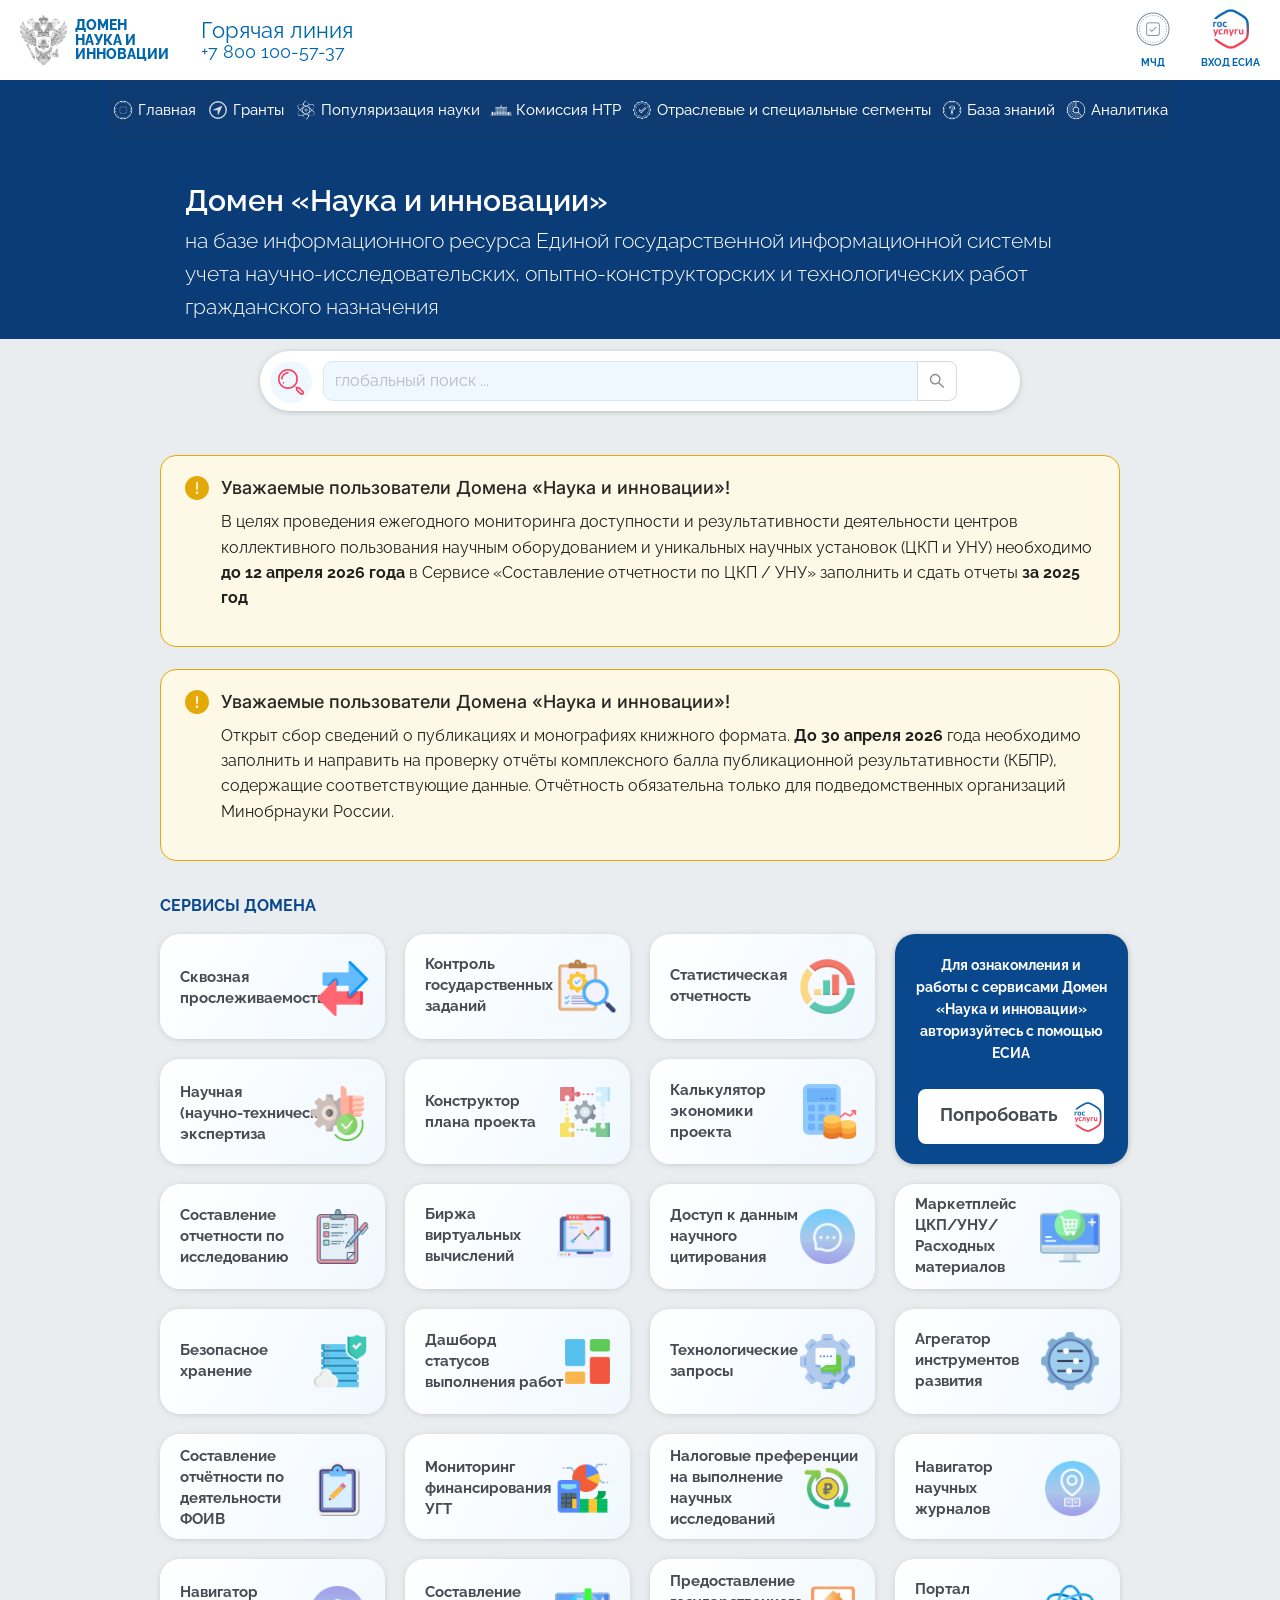
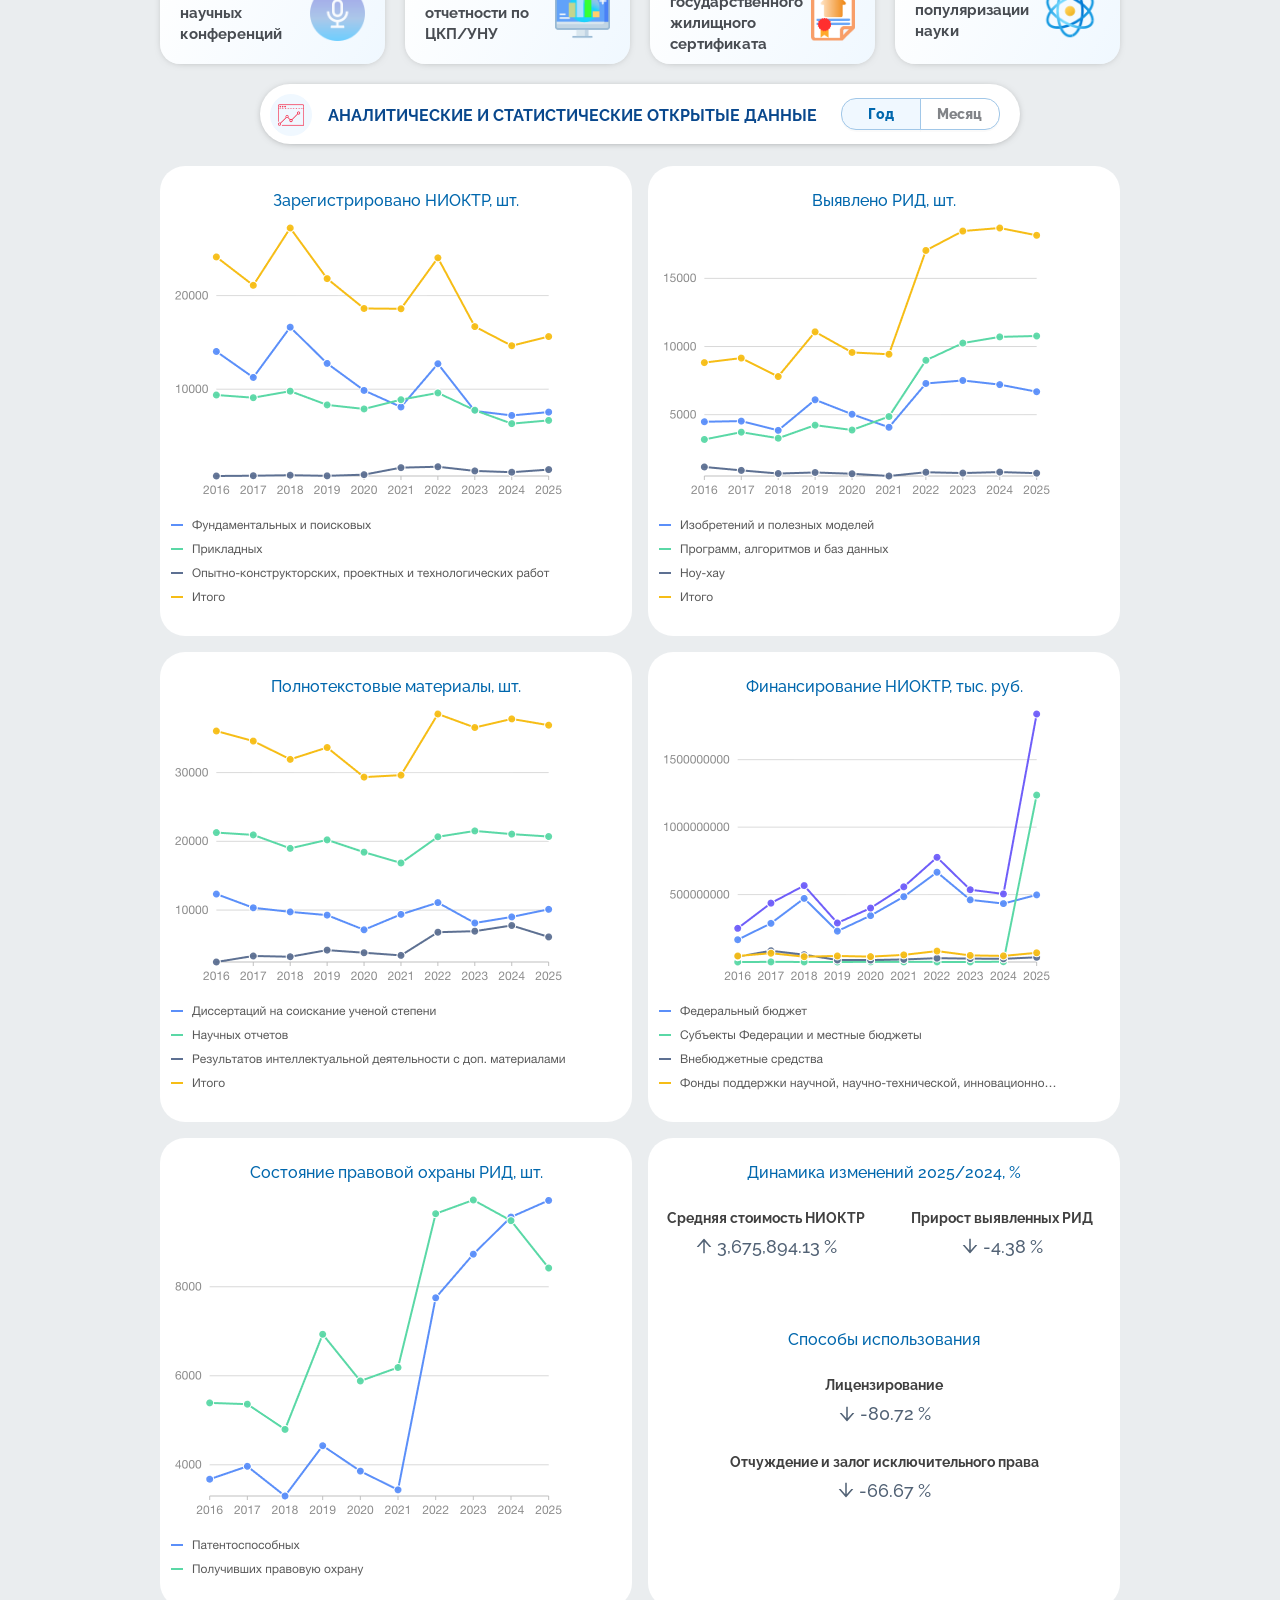
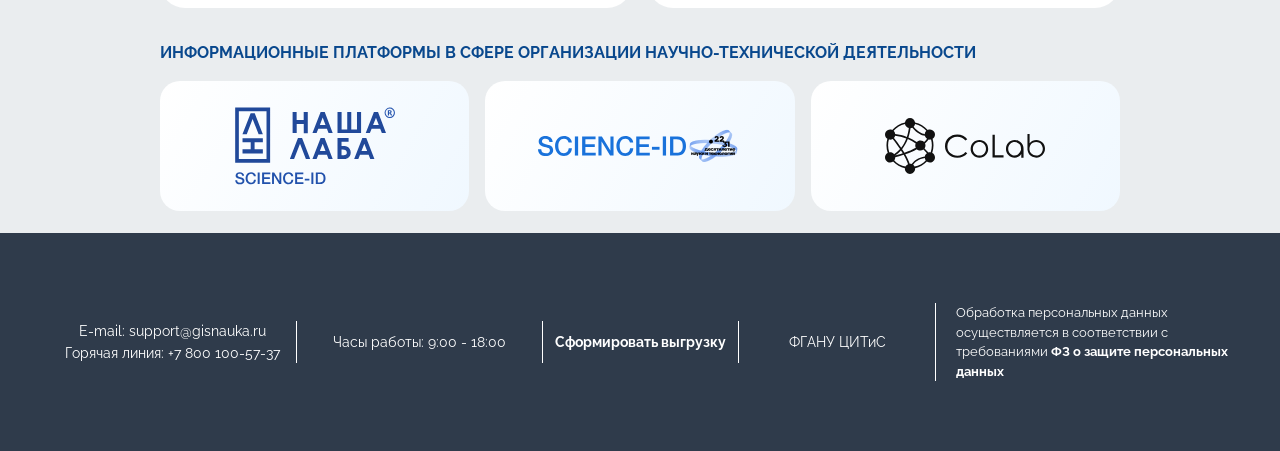
==== commit 28ed1f44: "add some fixes" ====
--- a/index.html
+++ b/index.html
@@ -40,8 +40,7 @@
             <div class="css-1ce7347 ant-app">
                 <div class="ant-layout css-1ce7347" style=min-height:100vh>
                     <div id="site-header" class=affixTop role="banner" aria-label="Шапка сайта" tabindex="-1">
-                        <div aria-hidden=true style=width:1710px;height:80px></div>
-                        <div class="css-1ce7347 ant-affix" style=position:fixed;top:0px;width:1710px;height:80px>
+                        <div class="css-1ce7347" style="position:relative;width:100%;max-width:100%">
                             <div
                                 style=height:80px;width:100%;background:white;display:flex;justify-content:center;z-index:3>
                                 <div class="ant-space css-1ce7347 ant-space-horizontal ant-space-align-center ant-space-gap-row-small ant-space-gap-col-small"
@@ -49,7 +48,7 @@
                                     <div class=ant-space-item>
                                         <div class="ant-space css-1ce7347 ant-space-horizontal ant-space-align-center"
                                             style=gap:32px>
-                                            <div class=ant-space-item><a href=index.html />
+                                            <div class=ant-space-item><a href=index.html>
                                                 <div
                                                     class="ant-space css-1ce7347 ant-space-horizontal ant-space-align-center ant-space-gap-row-small ant-space-gap-col-small">
                                                     <div class=ant-space-item><img alt=""
@@ -86,39 +85,15 @@
                                                 <div class=hoverSize
                                                     style=display:flex;flex-direction:column;align-items:center;gap:6px;font-family:Nunito,sans-serif;font-weight:700;font-size:10px;text-align:center;text-transform:uppercase;color:rgb(0,103,173)>
                                                     <img alt=""
-                                                        src='assets/images/90858396fd132d39.svg'
-                                                        style="height:40px;width:40px;background-blend-mode:normal!important;background-clip:content-box!important;background-position:50% 50%!important;background-color:rgba(0,0,0,0)!important;background-image:var(--sf-img-7)!important;background-size:100% 100%!important;background-origin:content-box!important;background-repeat:no-repeat!important" aria-hidden=true><span aria-hidden=true><span
+                                                        src="assets/images/esia-gosuslugi.png"
+                                                        width="40" height="40"
+                                                        style="height:40px;width:40px;display:block;object-fit:contain"
+                                                        aria-hidden=true><span aria-hidden=true><span
                                                             class=hiddenPhone>Вход</span> ЕСИА</span></div>
                                                 </a>
                                             </div>
                                         </div>
                                     </div>
-                                </div>
-                            </div>
-                        </div>
-                    </div>
-                    <div class=affixBottom>
-                        <div aria-hidden=true style=width:1710px;height:168.977px></div>
-                        <div class="css-1ce7347 ant-affix" style=position:fixed;top:80px;width:1710px;height:168.977px>
-                            <div class=headerBottom>
-                                <div id=test class="ant-row ant-row-center css-1ce7347">
-                                    <div class="ant-col ant-col-24 css-1ce7347">
-                                        <div type=flex class="ant-row ant-row-center css-1ce7347">
-                                            <div class="ant-col ant-col-xs-24 ant-col-sm-24 ant-col-md-24 ant-col-lg-24 ant-col-xl-19 css-1ce7347"
-                                                style="padding:18px 25px">
-                                                <div class="ant-row css-1ce7347">
-                                                    <div class="ant-col ant-col-24 responsiveHeader css-1ce7347">
-                                                        <h1 class=egisuNameP>Домен «Наука и инновации»</h1>
-                                                        <p class=egisuInfoP>на базе информационного ресурса Единой
-                                                            государственной информационной системы учета
-                                                            научно-исследовательских, опытно-конструкторских и
-                                                            технологических работ гражданского назначения</p>
-                                                    </div>
-                                                </div>
-                                            </div>
-                                        </div>
-                                    </div>
-                                    <div class="ant-col ant-col-6 css-1ce7347"></div>
                                 </div>
                             </div>
                         </div>
@@ -196,9 +171,22 @@
                             </nav>
                         </div>
                     </div>
-
 <main id=main-content tabindex=-1 class="ant-layout-content css-1ce7347">
                         <div class=mainContent>
+                            <div class="egisu-hero-band" style="background:#0a3c77;width:100%">
+                                <div type=flex class="ant-row ant-row-center css-1ce7347">
+                                    <div
+                                        class="ant-col ant-col-xs-22 ant-col-sm-22 ant-col-md-22 ant-col-lg-22 ant-col-xl-18 css-1ce7347">
+                                        <div class="responsiveHeader css-1ce7347" style="padding:18px 25px 16px">
+                                            <h1 class=egisuNameP>Домен «Наука и инновации»</h1>
+                                            <p class=egisuInfoP>на базе информационного ресурса Единой
+                                                государственной информационной системы учета
+                                                научно-исследовательских, опытно-конструкторских и
+                                                технологических работ гражданского назначения</p>
+                                        </div>
+                                    </div>
+                                </div>
+                            </div>
                             <div type=flex class="ant-row ant-row-center css-1ce7347">
                                 <div
                                     class="ant-col ant-col-xs-22 ant-col-sm-22 ant-col-md-22 ant-col-lg-22 ant-col-xl-18 css-1ce7347">
@@ -1218,6 +1206,22 @@
                             </div>
                         </div>
                     </footer>
+
+
+
+
+
+
+
+
+
+
+
+
+
+
+
+
 </div>
             </div>
         </div>
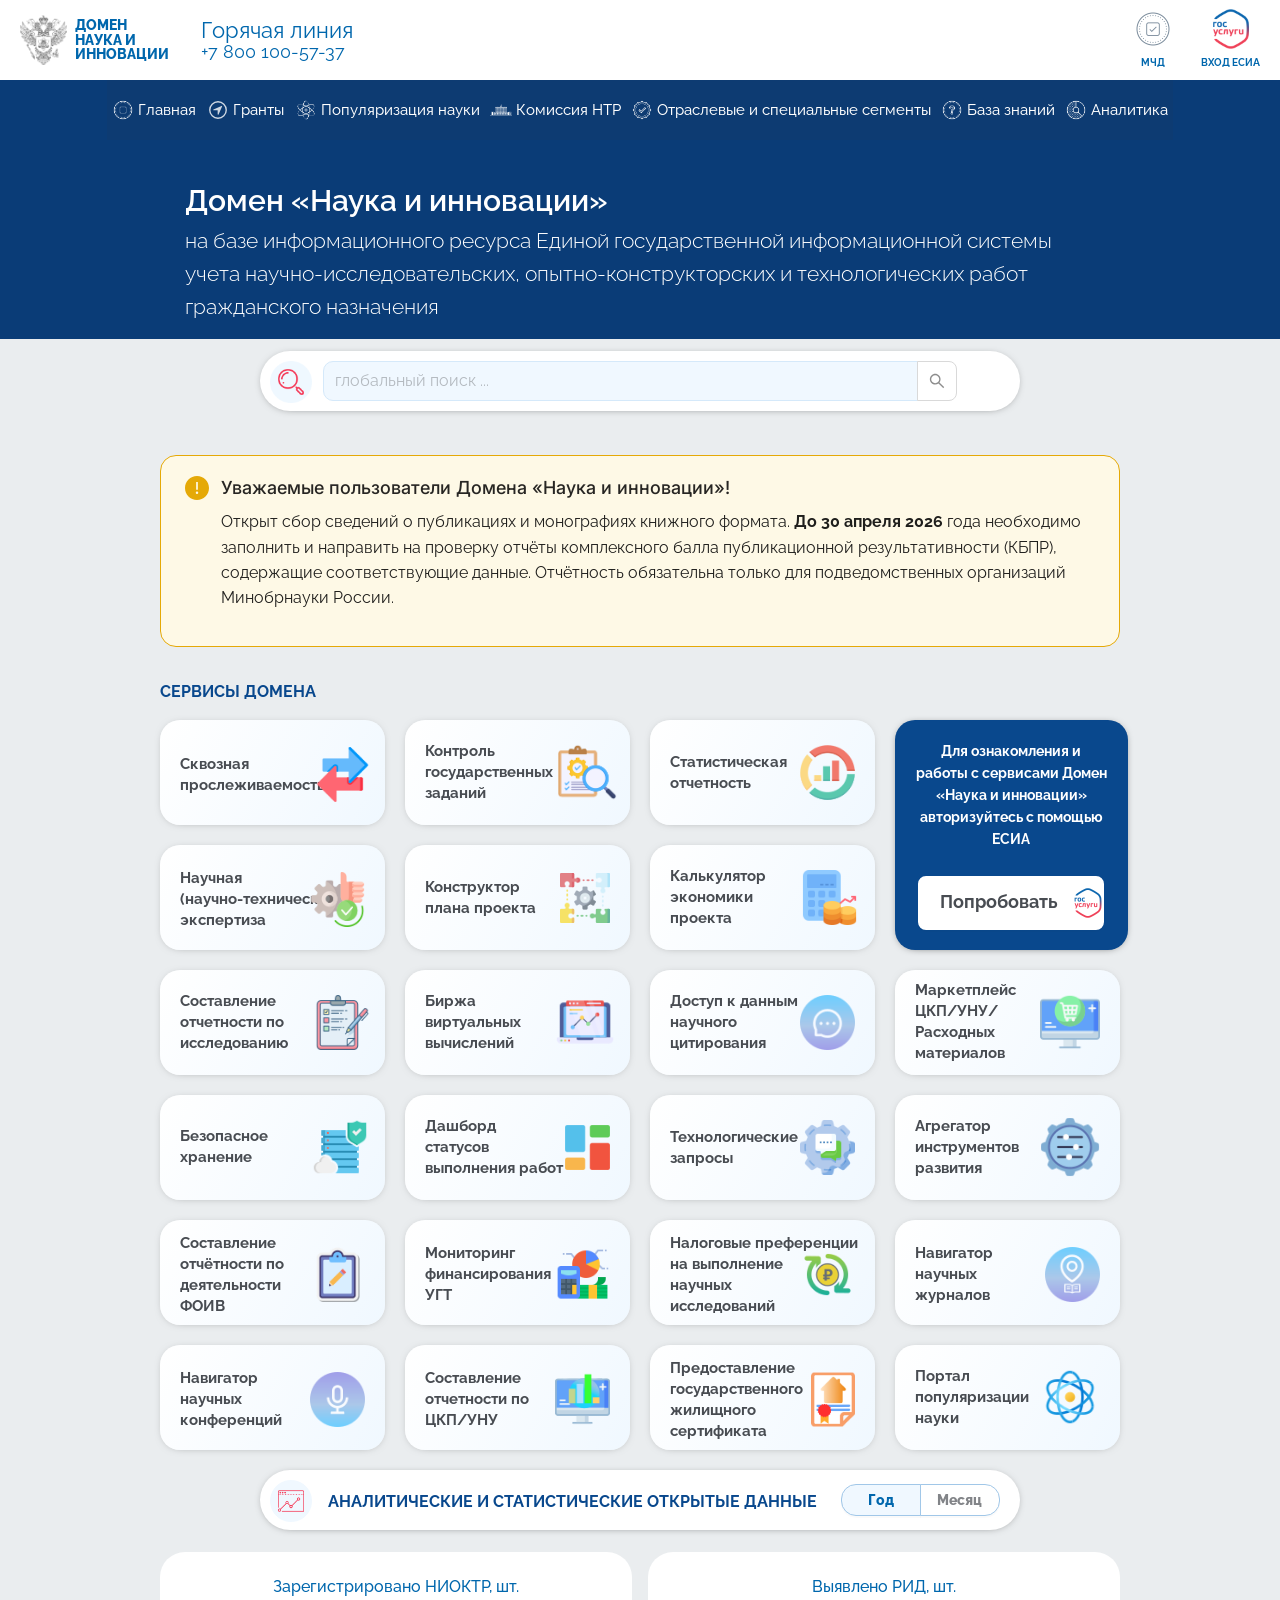
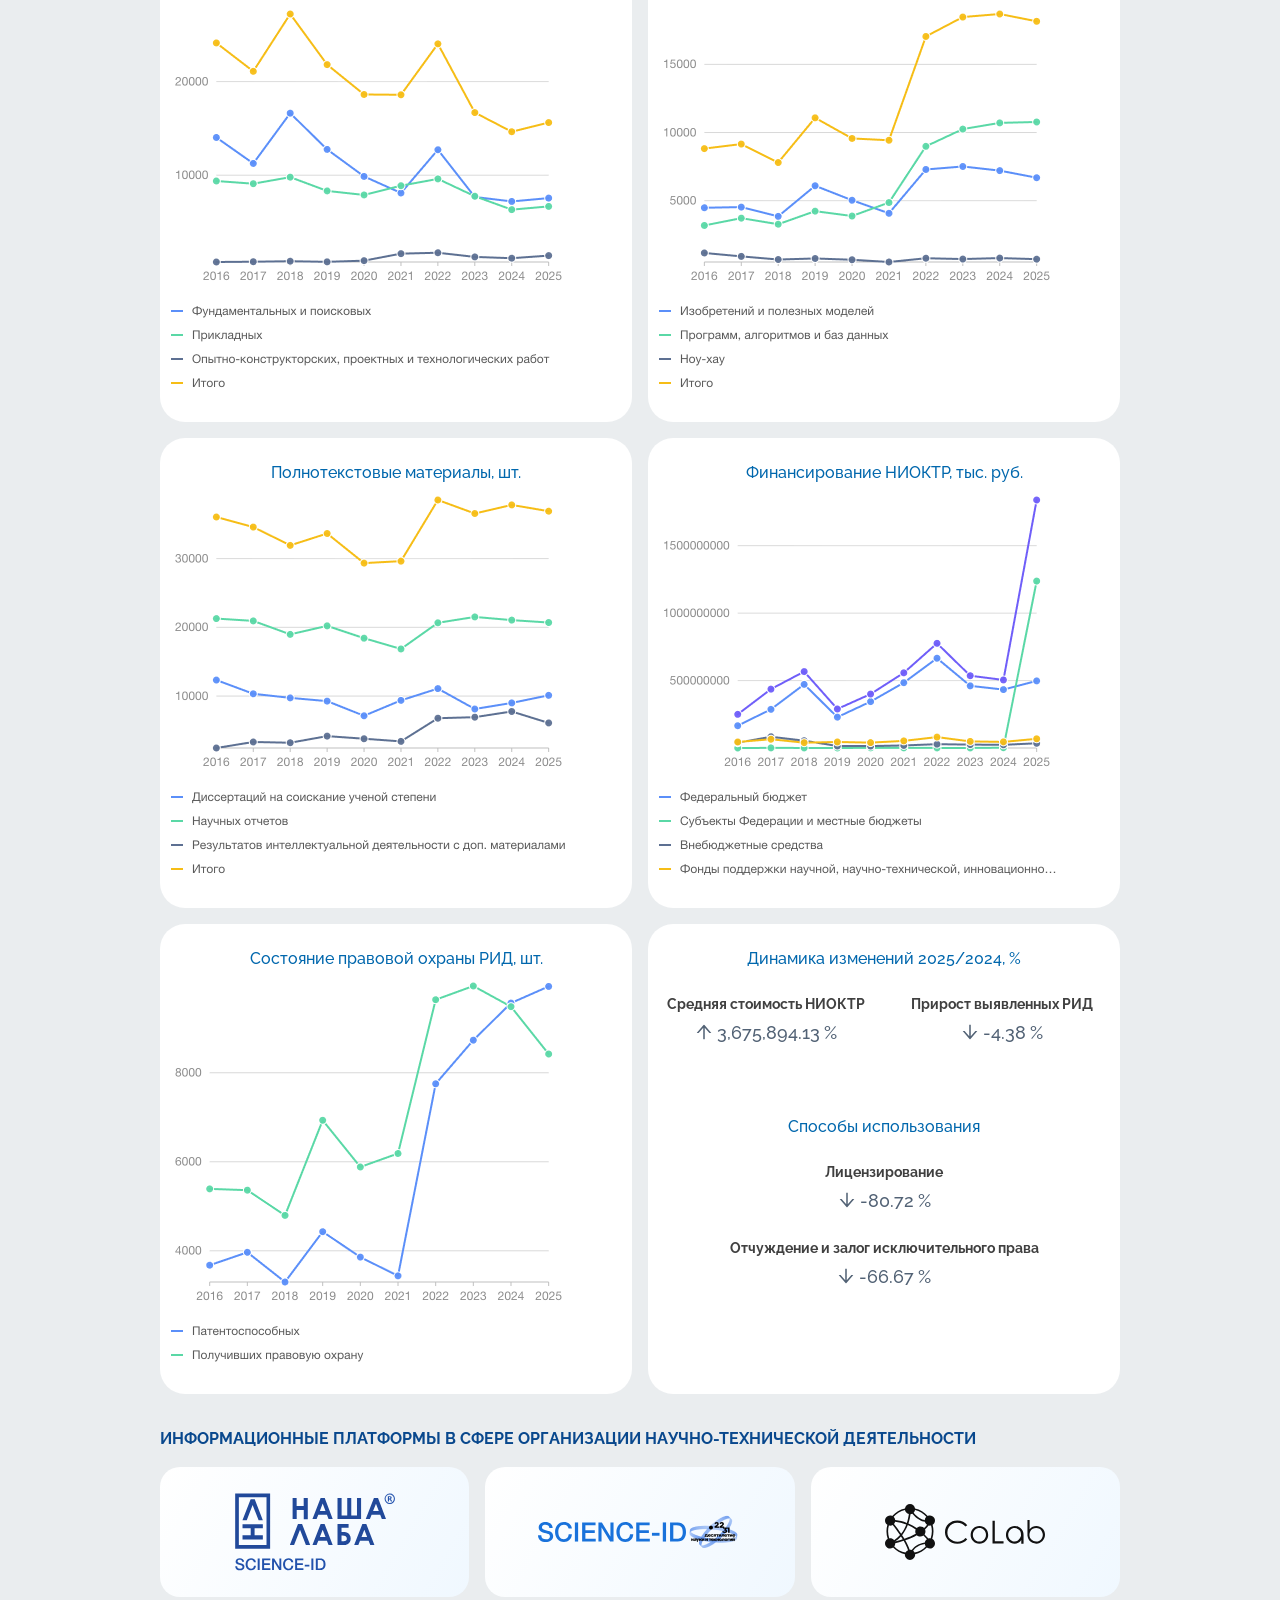
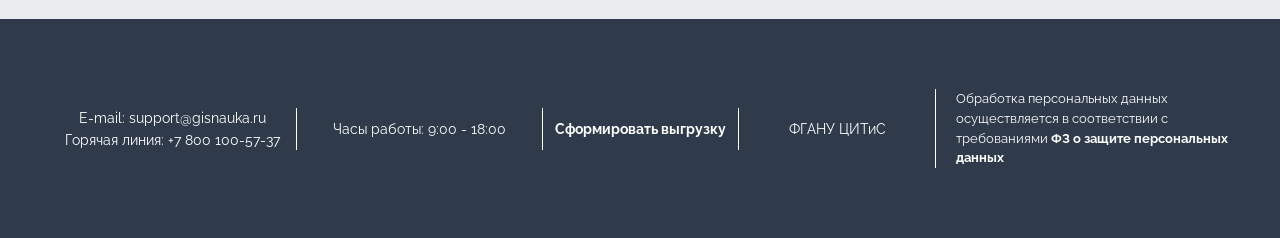
==== commit 863c945d: "Actual info" ====
--- a/index.html
+++ b/index.html
@@ -237,32 +237,6 @@
                                             </div>
                                         </div>
                                     </div><br><br>
-                                    <div data-show=true
-                                        class="ant-alert ant-alert-warning ant-alert-with-description css-1ce7347"
-                                        role=alert style=text-align:left><span role=img aria-label=exclamation-circle
-                                            class="anticon anticon-exclamation-circle ant-alert-icon"><svg
-                                                viewBox="64 64 896 896" focusable=false data-icon=exclamation-circle
-                                                width=1em height=1em fill=currentColor aria-hidden=true>
-                                                <path
-                                                    d="M512 64C264.6 64 64 264.6 64 512s200.6 448 448 448 448-200.6 448-448S759.4 64 512 64zm-32 232c0-4.4 3.6-8 8-8h48c4.4 0 8 3.6 8 8v272c0 4.4-3.6 8-8 8h-48c-4.4 0-8-3.6-8-8V296zm32 440a48.01 48.01 0 010-96 48.01 48.01 0 010 96z">
-                                                </path>
-                                            </svg></span>
-                                        <div class=ant-alert-content>
-                                            <div class=ant-alert-message><span class=css-kwtl7g>Уважаемые пользователи
-                                                    Домена «Наука и&nbsp;инновации»!</span></div>
-                                            <div class=ant-alert-description>
-                                                <div class=css-1kdzn9q>
-                                                    <p>В&nbsp;целях проведения ежегодного мониторинга доступности
-                                                        и&nbsp;результативности деятельности центров коллективного
-                                                        пользования научным оборудованием и&nbsp;уникальных научных
-                                                        установок (ЦКП и&nbsp;УНУ) необходимо <b>до&nbsp;12&nbsp;апреля
-                                                            2026 года</b> в&nbsp;Сервисе «Составление отчетности
-                                                        по&nbsp;ЦКП&nbsp;/&nbsp;УНУ» заполнить и&nbsp;сдать отчеты
-                                                        <b>за&nbsp;2025 год</b></p>
-                                                </div>
-                                            </div>
-                                        </div>
-                                    </div><br>
                                     <div data-show=true
                                         class="ant-alert ant-alert-warning ant-alert-with-description css-1ce7347"
                                         role=alert style=text-align:left><span role=img aria-label=exclamation-circle
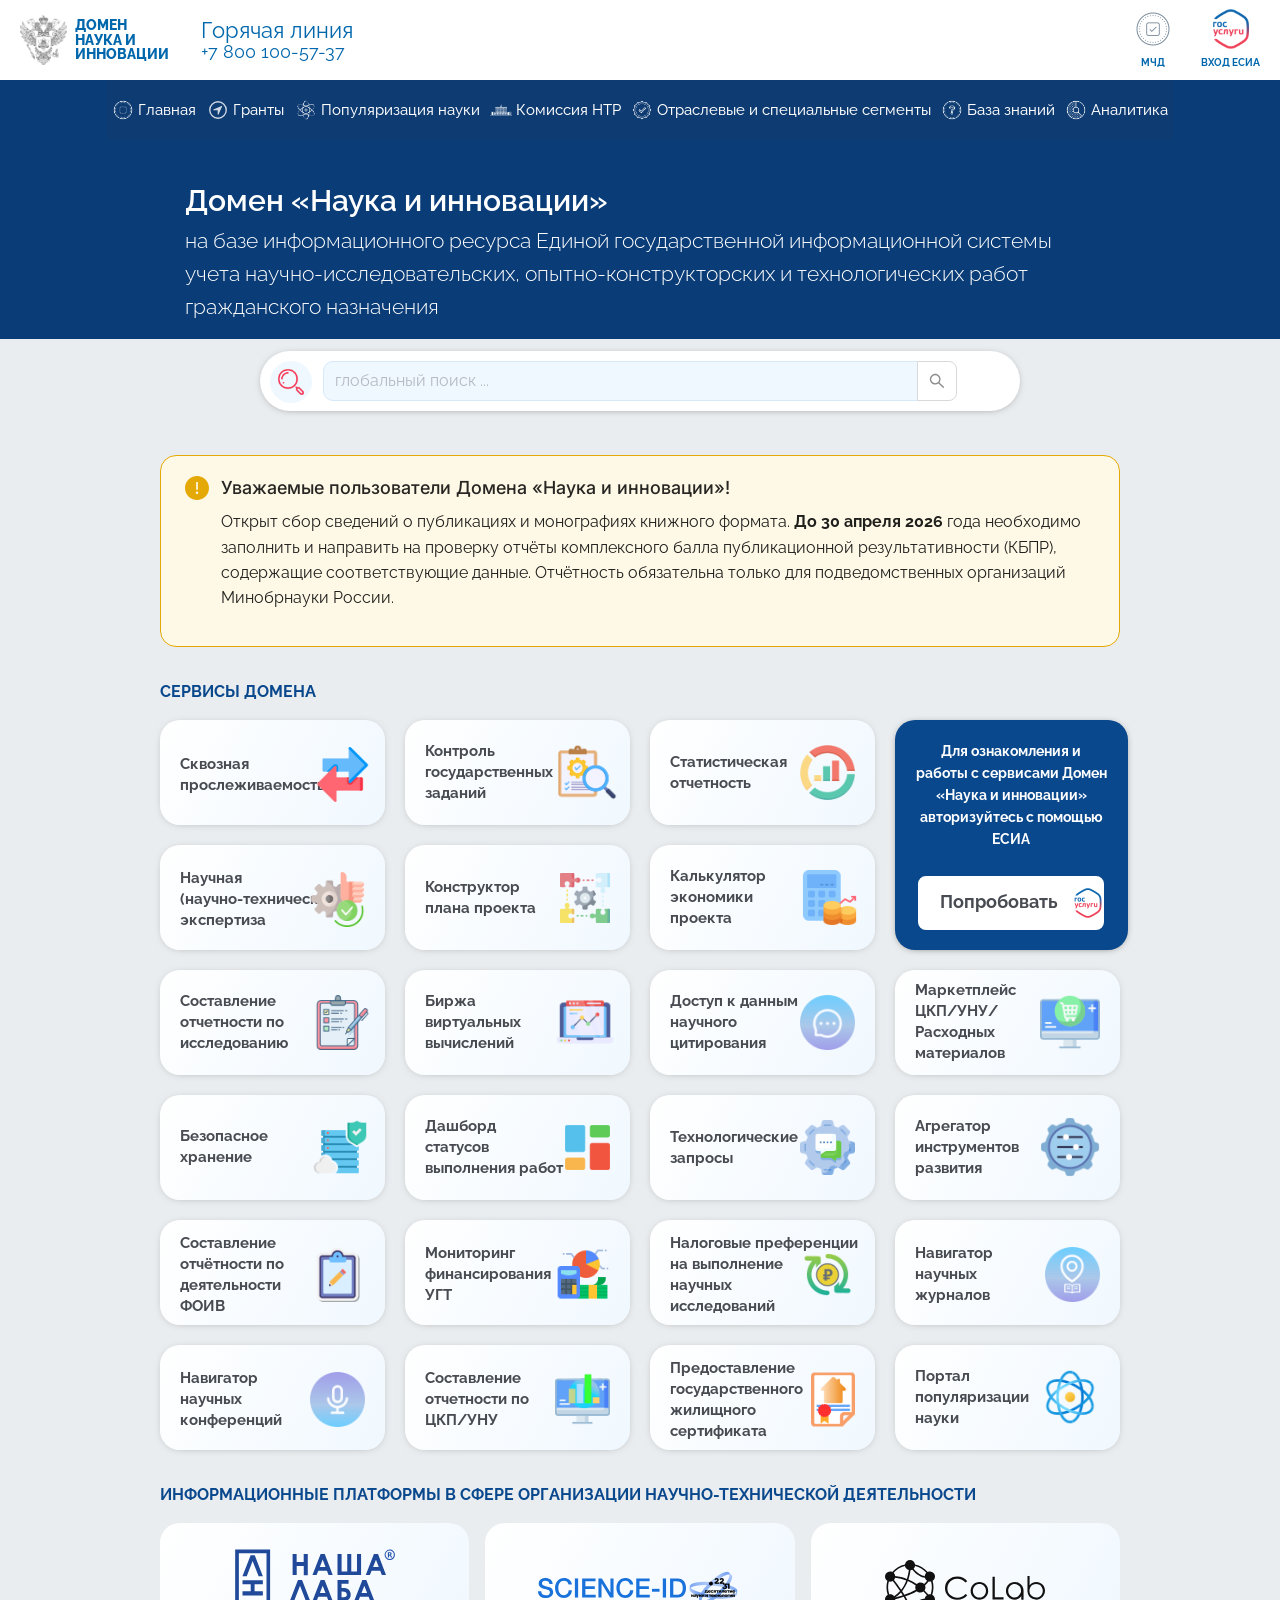
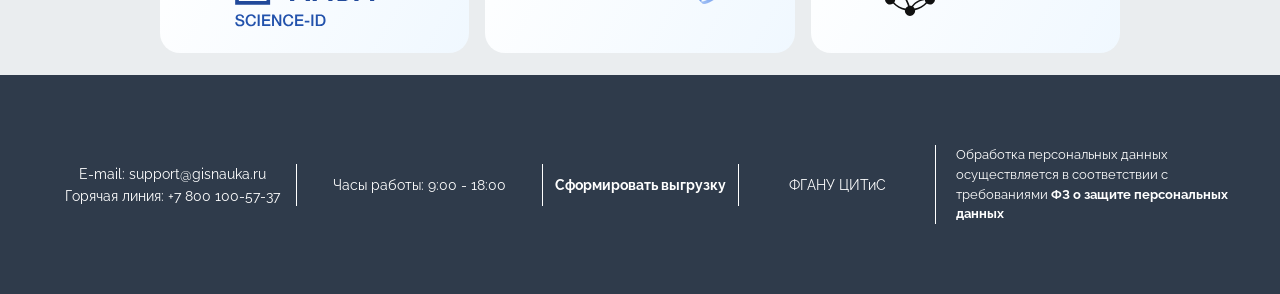
==== commit 81476f84: "remove stats from index.html" ====
--- a/index.html
+++ b/index.html
@@ -864,237 +864,6 @@
                                                             конференциях и размещения главных отечественных достижений,
                                                             а также для проведения мероприятий и видеоконференц-связи с
                                                             целью распространения и популяризации научной сферы.</p>
-                                                    </div>
-                                                </div>
-                                            </div>
-                                        </div>
-                                    </div>
-                                    <div class=affixTop>
-                                        <div>
-                                            <div type=flex class="ant-row ant-row-center css-1ce7347">
-                                                <div
-                                                    class="ant-col mainContentHeader ant-col-xs-24 ant-col-sm-24 ant-col-md-24 ant-col-lg-24 ant-col-xl-19 css-1ce7347">
-                                                    <div type=flex
-                                                        class="ant-row ant-row-space-around ant-row-middle css-1ce7347">
-                                                        <div
-                                                            class="ant-col ant-col-xs-0 ant-col-sm-0 ant-col-md-2 ant-col-lg-2 ant-col-xl-2 css-1ce7347">
-                                                            <img class=analyticsHeader alt=""
-                                                                src=assets/images/cafb82ed652cb261.png>
-                                                        </div>
-                                                        <div
-                                                            class="ant-col ant-col-xs-13 ant-col-sm-16 ant-col-md-16 ant-col-lg-16 ant-col-xl-16 css-1ce7347">
-                                                            <h2 class=headerP>Аналитические и статистические открытые
-                                                                данные</h2>
-                                                        </div>
-                                                        <div
-                                                            class="ant-col ant-col-xs-11 ant-col-sm-8 ant-col-md-6 ant-col-lg-6 ant-col-xl-6 css-1ce7347">
-                                                            <div class="ant-space-compact css-1ce7347 myBtnGroup">
-                                                                <button type=button
-                                                                    aria-label="Статистика за год"
-                                                                    class="ant-btn css-1ce7347 ant-btn-default ant-btn-color-default ant-btn-variant-outlined ant-btn-compact-item ant-btn-compact-first-item btnYearMonth active"
-                                                                    style=border-color:rgb(161,199,232);width:80px;color:rgb(0,103,173);font-family:Nunito,sans-serif;font-weight:800><span>Год</span></button><button
-                                                                    type=button
-                                                                    aria-label="Статистика за месяц"
-                                                                    class="ant-btn css-1ce7347 ant-btn-default ant-btn-color-default ant-btn-variant-outlined ant-btn-compact-item ant-btn-compact-last-item btnYearMonth"
-                                                                    style=border-color:rgb(161,199,232);width:80px;color:rgb(130,132,136);font-family:Nunito,sans-serif;font-weight:800><span>Месяц</span></button>
-                                                            </div>
-                                                        </div>
-                                                    </div>
-                                                </div>
-                                            </div>
-                                        </div>
-                                    </div>
-                                </div>
-                            </div>
-                            <div type=flex class="ant-row ant-row-center css-1ce7347">
-                                <div
-                                    class="ant-col ant-col-xs-22 ant-col-sm-22 ant-col-md-22 ant-col-lg-22 ant-col-xl-18 css-1ce7347">
-                                    <br>
-                                    <div class="ant-row css-1ce7347"
-                                        style=margin-left:-8px;margin-right:-8px;row-gap:16px>
-                                        <div class="ant-col ant-col-xs-24 ant-col-sm-24 ant-col-md-12 ant-col-lg-12 ant-col-xl-12 ant-col-xxl-8 css-1ce7347"
-                                            style=padding-left:8px;padding-right:8px>
-                                            <div class=chartDiv><br>
-                                                <h3 class=chartLabel>Зарегистрировано НИОКТР, шт.</h3>
-                                                <div class="ant-spin-nested-loading css-1ce7347">
-                                                    <div class=ant-spin-container>
-                                                        <div id=chartdiv1 style=width:100%;height:400px>
-                                                            <div style=position:relative><canvas width=834 height=800
-                                                                    style="width:417px;height:400px;display:inline-block;vertical-align:middle;background-blend-mode:normal!important;background-clip:content-box!important;background-position:center center!important;background-color:rgba(0,0,0,0)!important;background-image:url(assets/images/3bcf5b789f63abe6.png)!important;background-size:100% 100%!important;background-origin:content-box!important;background-repeat:no-repeat!important"></canvas>
-                                                            </div>
-                                                        </div>
-                                                    </div>
-                                                </div>
-                                            </div>
-                                        </div>
-                                        <div class="ant-col ant-col-xs-24 ant-col-sm-24 ant-col-md-12 ant-col-lg-12 ant-col-xl-12 ant-col-xxl-8 css-1ce7347"
-                                            style=padding-left:8px;padding-right:8px>
-                                            <div class=chartDiv><br>
-                                                <h3 class=chartLabel>Выявлено РИД, шт.</h3>
-                                                <div class="ant-spin-nested-loading css-1ce7347">
-                                                    <div class=ant-spin-container>
-                                                        <div id=chartdiv2 style=width:100%;height:400px>
-                                                            <div style=position:relative><canvas width=834 height=800
-                                                                    style="width:417px;height:400px;display:inline-block;vertical-align:middle;background-blend-mode:normal!important;background-clip:content-box!important;background-position:center center!important;background-color:rgba(0,0,0,0)!important;background-image:url(assets/images/5a59db1d03256c16.png)!important;background-size:100% 100%!important;background-origin:content-box!important;background-repeat:no-repeat!important"></canvas>
-                                                            </div>
-                                                        </div>
-                                                    </div>
-                                                </div>
-                                            </div>
-                                        </div>
-                                        <div class="ant-col ant-col-xs-24 ant-col-sm-24 ant-col-md-12 ant-col-lg-12 ant-col-xl-12 ant-col-xxl-8 css-1ce7347"
-                                            style=padding-left:8px;padding-right:8px>
-                                            <div class=chartDiv><br>
-                                                <h3 class=chartLabel>Полнотекстовые материалы, шт.</h3>
-                                                <div class="ant-spin-nested-loading css-1ce7347">
-                                                    <div class=ant-spin-container>
-                                                        <div id=chartdiv3 style=width:100%;height:400px>
-                                                            <div style=position:relative><canvas width=834 height=800
-                                                                    style="width:417px;height:400px;display:inline-block;vertical-align:middle;background-blend-mode:normal!important;background-clip:content-box!important;background-position:center center!important;background-color:rgba(0,0,0,0)!important;background-image:url(assets/images/661a835ddab46d09.png)!important;background-size:100% 100%!important;background-origin:content-box!important;background-repeat:no-repeat!important"></canvas>
-                                                            </div>
-                                                        </div>
-                                                    </div>
-                                                </div>
-                                            </div>
-                                        </div>
-                                        <div class="ant-col ant-col-xs-24 ant-col-sm-24 ant-col-md-12 ant-col-lg-12 ant-col-xl-12 ant-col-xxl-8 css-1ce7347"
-                                            style=padding-left:8px;padding-right:8px>
-                                            <div class=chartDiv><br>
-                                                <h3 class=chartLabel>Финансирование НИОКТР, тыс. руб.</h3>
-                                                <div class="ant-spin-nested-loading css-1ce7347">
-                                                    <div class=ant-spin-container>
-                                                        <div id=chartdiv4 style=width:100%;height:400px>
-                                                            <div style=position:relative><canvas width=834 height=800
-                                                                    style="width:417px;height:400px;display:inline-block;vertical-align:middle;background-blend-mode:normal!important;background-clip:content-box!important;background-position:center center!important;background-color:rgba(0,0,0,0)!important;background-image:url(assets/images/2901c498e2838473.png)!important;background-size:100% 100%!important;background-origin:content-box!important;background-repeat:no-repeat!important"></canvas>
-                                                            </div>
-                                                        </div>
-                                                    </div>
-                                                </div>
-                                            </div>
-                                        </div>
-                                        <div class="ant-col ant-col-xs-24 ant-col-sm-24 ant-col-md-12 ant-col-lg-12 ant-col-xl-12 ant-col-xxl-8 css-1ce7347"
-                                            style=padding-left:8px;padding-right:8px>
-                                            <div class=chartDiv><br>
-                                                <h3 class=chartLabel>Состояние правовой охраны РИД, шт.</h3>
-                                                <div class="ant-spin-nested-loading css-1ce7347">
-                                                    <div class=ant-spin-container>
-                                                        <div id=chartdiv5 style=width:100%;height:400px>
-                                                            <div style=position:relative><canvas width=834 height=800
-                                                                    style="width:417px;height:400px;display:inline-block;vertical-align:middle;background-blend-mode:normal!important;background-clip:content-box!important;background-position:center center!important;background-color:rgba(0,0,0,0)!important;background-image:url(assets/images/28d99f703edfd992.png)!important;background-size:100% 100%!important;background-origin:content-box!important;background-repeat:no-repeat!important"></canvas>
-                                                            </div>
-                                                        </div>
-                                                    </div>
-                                                </div>
-                                            </div>
-                                        </div>
-                                        <div class="ant-col ant-col-xs-24 ant-col-sm-24 ant-col-md-12 ant-col-lg-12 ant-col-xl-12 ant-col-xxl-8 css-1ce7347"
-                                            style=padding-left:8px;padding-right:8px;text-align:center>
-                                            <div class=chartDiv><br>
-                                                <h3 class=chartLabel>Динамика изменений 2025/2024, %</h3>
-                                                <div class="ant-spin-nested-loading css-1ce7347">
-                                                    <div class=ant-spin-container>
-                                                        <div class="ant-row css-1ce7347">
-                                                            <div class="ant-col ant-col-12 css-1ce7347"><br>
-                                                                <div class="ant-statistic css-1ce7347">
-                                                                    <div class=ant-statistic-title>Средняя стоимость
-                                                                        НИОКТР</div>
-                                                                    <div class=ant-statistic-content
-                                                                        style=color:rgb(63,134,0)><span
-                                                                            class=ant-statistic-content-prefix><span
-                                                                                role=img aria-label=arrow-up
-                                                                                class="anticon anticon-arrow-up"><svg
-                                                                                    viewBox="64 64 896 896"
-                                                                                    focusable=false data-icon=arrow-up
-                                                                                    width=1em height=1em
-                                                                                    fill=currentColor aria-hidden=true>
-                                                                                    <path
-                                                                                        d="M868 545.5L536.1 163a31.96 31.96 0 00-48.3 0L156 545.5a7.97 7.97 0 006 13.2h81c4.6 0 9-2 12.1-5.5L474 300.9V864c0 4.4 3.6 8 8 8h60c4.4 0 8-3.6 8-8V300.9l218.9 252.3c3 3.5 7.4 5.5 12.1 5.5h81c6.8 0 10.5-8 6-13.2z">
-                                                                                    </path>
-                                                                                </svg></span></span><span
-                                                                            class=ant-statistic-content-value><span
-                                                                                class=ant-statistic-content-value-int>3,675,894</span><span
-                                                                                class=ant-statistic-content-value-decimal>.13</span></span><span
-                                                                            class=ant-statistic-content-suffix>%</span>
-                                                                    </div>
-                                                                </div>
-                                                            </div>
-                                                            <div class="ant-col ant-col-12 css-1ce7347"><br>
-                                                                <div class="ant-statistic css-1ce7347">
-                                                                    <div class=ant-statistic-title>Прирост выявленных
-                                                                        РИД</div>
-                                                                    <div class=ant-statistic-content
-                                                                        style=color:rgb(207,19,34)><span
-                                                                            class=ant-statistic-content-prefix><span
-                                                                                role=img aria-label=arrow-down
-                                                                                class="anticon anticon-arrow-down"><svg
-                                                                                    viewBox="64 64 896 896"
-                                                                                    focusable=false data-icon=arrow-down
-                                                                                    width=1em height=1em
-                                                                                    fill=currentColor aria-hidden=true>
-                                                                                    <path
-                                                                                        d="M862 465.3h-81c-4.6 0-9 2-12.1 5.5L550 723.1V160c0-4.4-3.6-8-8-8h-60c-4.4 0-8 3.6-8 8v563.1L255.1 470.8c-3-3.5-7.4-5.5-12.1-5.5h-81c-6.8 0-10.5 8.1-6 13.2L487.9 861a31.96 31.96 0 0048.3 0L868 478.5c4.5-5.2.8-13.2-6-13.2z">
-                                                                                    </path>
-                                                                                </svg></span></span><span
-                                                                            class=ant-statistic-content-value><span
-                                                                                class=ant-statistic-content-value-int>-4</span><span
-                                                                                class=ant-statistic-content-value-decimal>.38</span></span><span
-                                                                            class=ant-statistic-content-suffix>%</span>
-                                                                    </div>
-                                                                </div>
-                                                            </div>
-                                                        </div>
-                                                    </div>
-                                                </div><br><br><br>
-                                                <h3 class=chartLabel>Способы использования</h3>
-                                                <div class="ant-spin-nested-loading css-1ce7347">
-                                                    <div class=ant-spin-container>
-                                                        <div class="ant-row css-1ce7347">
-                                                            <div class="ant-col ant-col-24 css-1ce7347"><br>
-                                                                <div class="ant-statistic css-1ce7347">
-                                                                    <div class=ant-statistic-title>Лицензирование</div>
-                                                                    <div class=ant-statistic-content
-                                                                        style=color:rgb(207,19,34)><span
-                                                                            class=ant-statistic-content-prefix><span
-                                                                                role=img aria-label=arrow-down
-                                                                                class="anticon anticon-arrow-down"><svg
-                                                                                    viewBox="64 64 896 896"
-                                                                                    focusable=false data-icon=arrow-down
-                                                                                    width=1em height=1em
-                                                                                    fill=currentColor aria-hidden=true>
-                                                                                    <path
-                                                                                        d="M862 465.3h-81c-4.6 0-9 2-12.1 5.5L550 723.1V160c0-4.4-3.6-8-8-8h-60c-4.4 0-8 3.6-8 8v563.1L255.1 470.8c-3-3.5-7.4-5.5-12.1-5.5h-81c-6.8 0-10.5 8.1-6 13.2L487.9 861a31.96 31.96 0 0048.3 0L868 478.5c4.5-5.2.8-13.2-6-13.2z">
-                                                                                    </path>
-                                                                                </svg></span></span><span
-                                                                            class=ant-statistic-content-value><span
-                                                                                class=ant-statistic-content-value-int>-80</span><span
-                                                                                class=ant-statistic-content-value-decimal>.72</span></span><span
-                                                                            class=ant-statistic-content-suffix>%</span>
-                                                                    </div>
-                                                                </div><br>
-                                                                <div class="ant-statistic css-1ce7347">
-                                                                    <div class=ant-statistic-title>Отчуждение и залог
-                                                                        исключительного права</div>
-                                                                    <div class=ant-statistic-content
-                                                                        style=color:rgb(207,19,34)><span
-                                                                            class=ant-statistic-content-prefix><span
-                                                                                role=img aria-label=arrow-down
-                                                                                class="anticon anticon-arrow-down"><svg
-                                                                                    viewBox="64 64 896 896"
-                                                                                    focusable=false data-icon=arrow-down
-                                                                                    width=1em height=1em
-                                                                                    fill=currentColor aria-hidden=true>
-                                                                                    <path
-                                                                                        d="M862 465.3h-81c-4.6 0-9 2-12.1 5.5L550 723.1V160c0-4.4-3.6-8-8-8h-60c-4.4 0-8 3.6-8 8v563.1L255.1 470.8c-3-3.5-7.4-5.5-12.1-5.5h-81c-6.8 0-10.5 8.1-6 13.2L487.9 861a31.96 31.96 0 0048.3 0L868 478.5c4.5-5.2.8-13.2-6-13.2z">
-                                                                                    </path>
-                                                                                </svg></span></span><span
-                                                                            class=ant-statistic-content-value><span
-                                                                                class=ant-statistic-content-value-int>-66</span><span
-                                                                                class=ant-statistic-content-value-decimal>.67</span></span><span
-                                                                            class=ant-statistic-content-suffix>%</span>
-                                                                    </div>
-                                                                </div>
-                                                            </div>
-                                                        </div>
                                                     </div>
                                                 </div>
                                             </div>
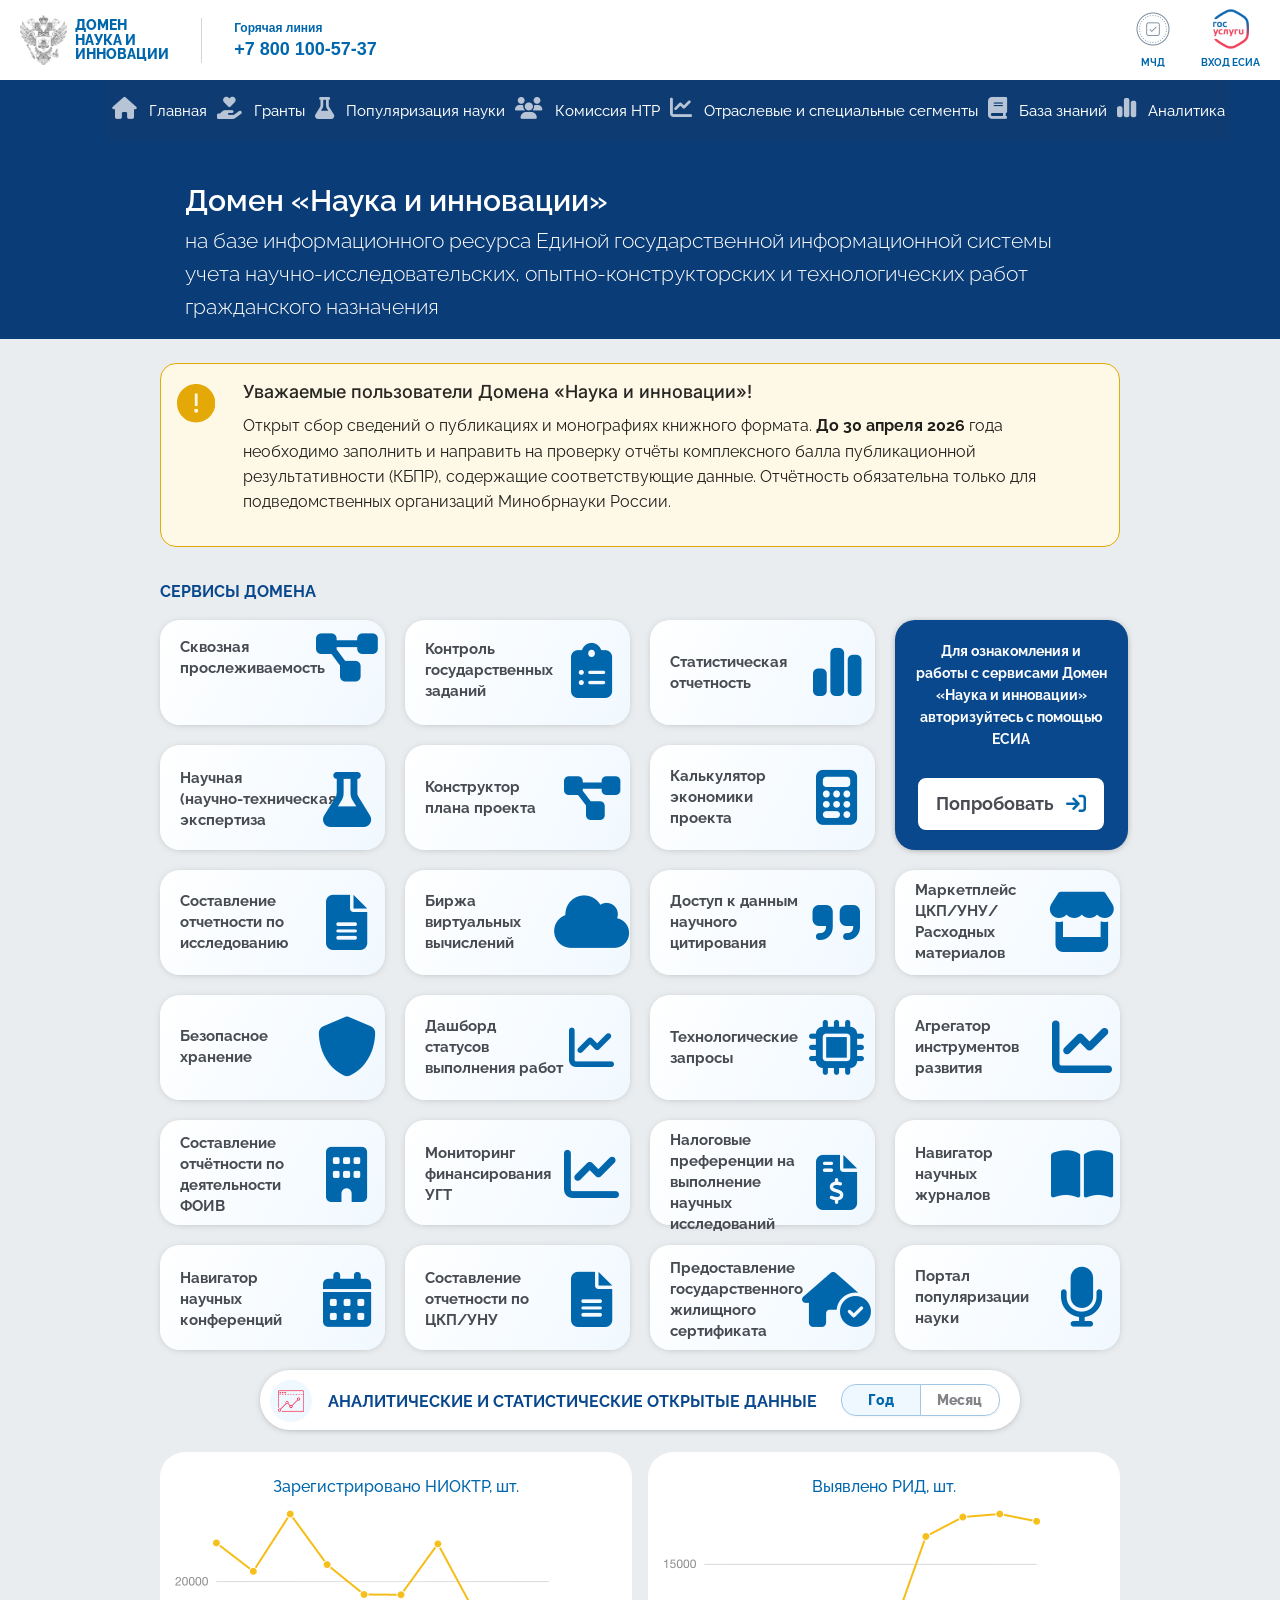
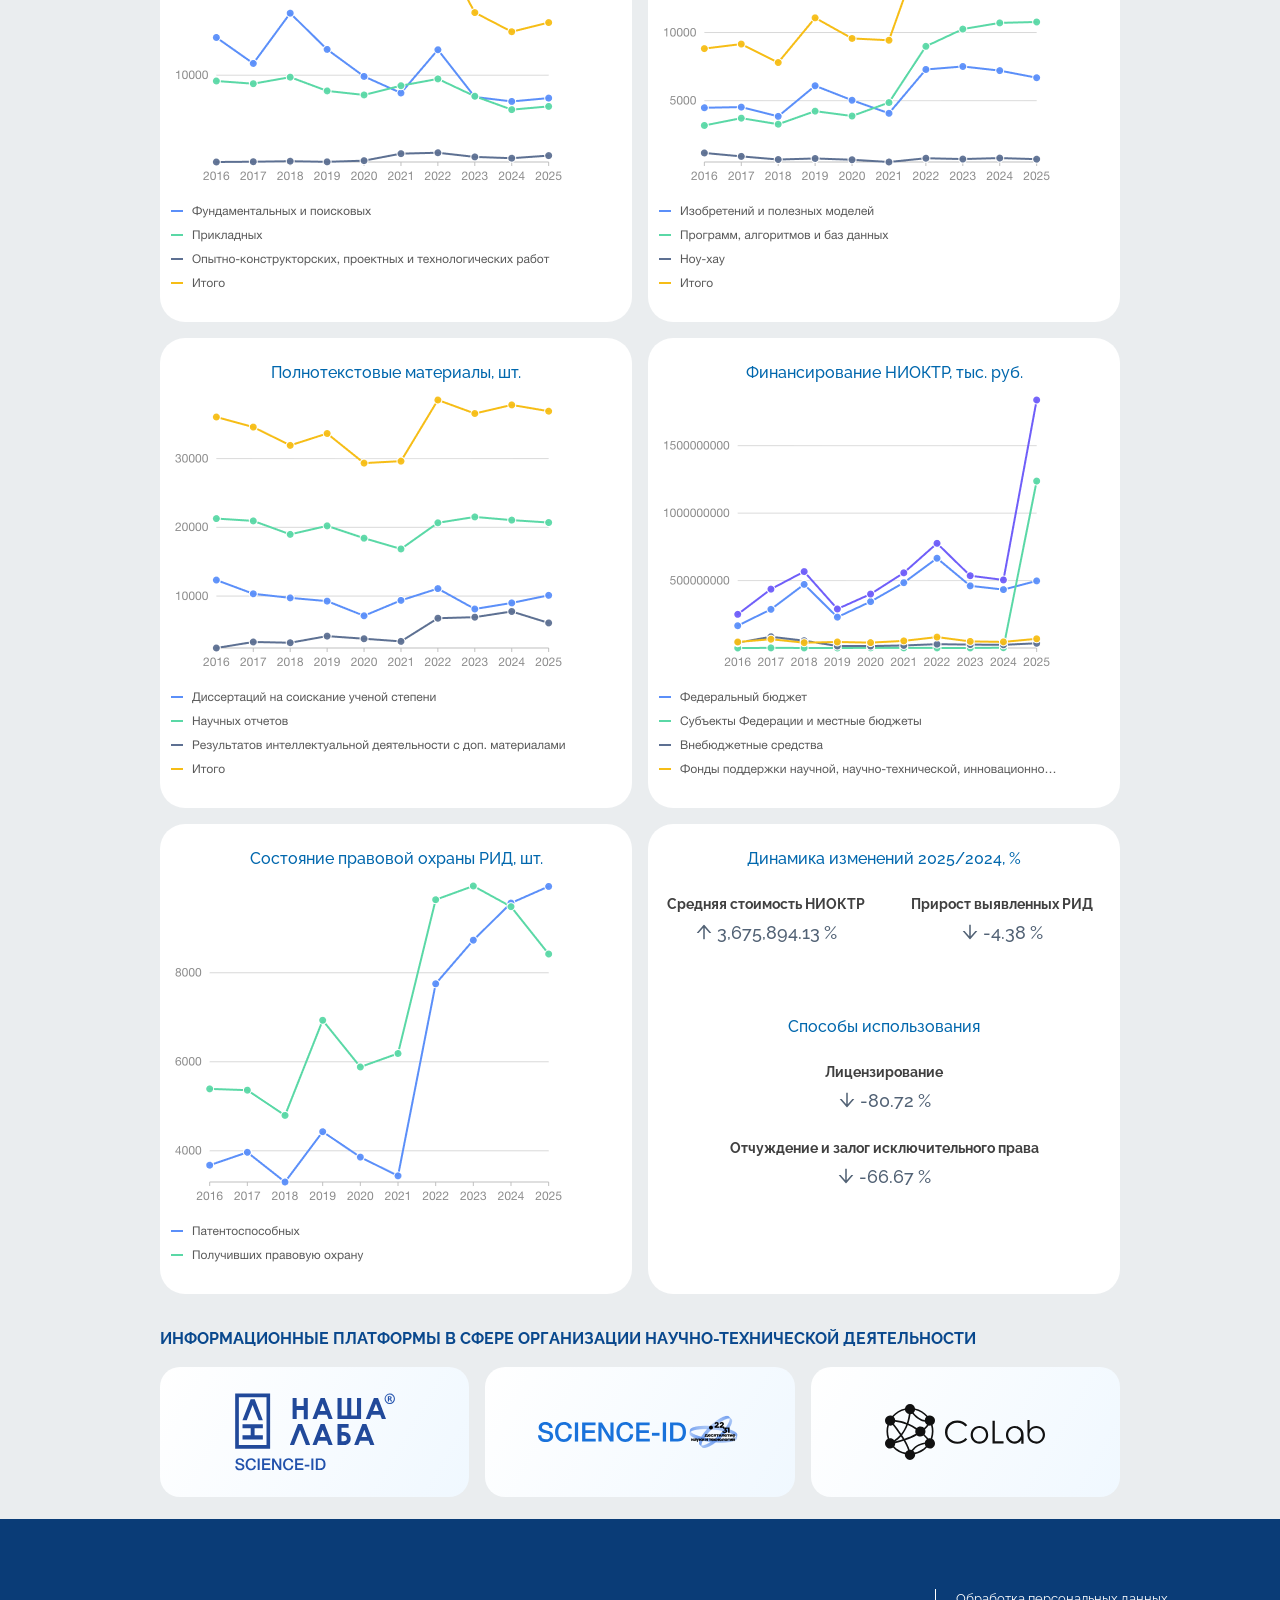
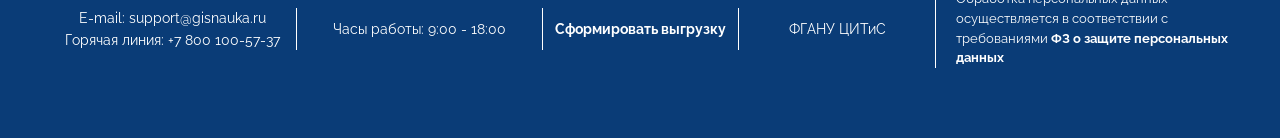
==== commit 8ad66526: "feat: add Font Awesome icons and improve accessibility" ====
--- a/index.html
+++ b/index.html
@@ -1,31 +1,29 @@
 <!DOCTYPE html>
-<html lang=ru style=--header-height:140px>
-<meta charset=utf-8>
-
-
-<meta name=viewport content="width=device-width, initial-scale=1">
-<meta name=theme-color content=#000000>
-<meta name=description content="Домен наука и инновации">
-<title>Домен наука и инновации</title>
-<link rel=icon
-    href="assets/images/7d8b7d2dfdc6ee4c.ico">
-
-<meta name=referrer content=no-referrer>
-
-<link rel=canonical href=index.html />
-<meta http-equiv=content-security-policy
-    content="default-src 'none'; font-src 'self' data:; img-src 'self' data:; style-src 'self' 'unsafe-inline'; media-src 'self' data:; connect-src 'self'; script-src 'unsafe-inline' data:; object-src 'self' data:; frame-src 'self' data:;">
-<link rel=stylesheet href=css/pages/index.css>
-<style>
-.skip-links { position: absolute; top: 0; left: 0; z-index: 9999; }
-.skip-link {
-  position: absolute; top: -9999px; left: -9999px;
-  background: #0067ad; color: #fff; padding: 8px 16px;
-  font-size: 14px; font-family: sans-serif; text-decoration: none;
-  border-radius: 0 0 4px 0;
-}
-.skip-link:focus { top: 0; left: 0; outline: 3px solid #f53b59; outline-offset: 2px; }
-</style>
+<html lang="ru" style="--header-height:140px">
+<head>
+    <meta charset="utf-8">
+    <meta name="viewport" content="width=device-width, initial-scale=1">
+    <meta name="theme-color" content="#000000">
+    <meta name="description" content="Домен наука и инновации">
+    <title>Домен наука и инновации</title>
+    <link rel="icon" href="assets/images/7d8b7d2dfdc6ee4c.ico">
+    <meta name="referrer" content="no-referrer">
+    <link rel="canonical" href="index.html" />
+<meta http-equiv="content-security-policy" content="default-src 'none'; font-src 'self' data: https://cdnjs.cloudflare.com; style-src 'self' 'unsafe-inline' https://cdnjs.cloudflare.com; img-src 'self' data:; media-src 'self' data:; connect-src 'self'; script-src 'unsafe-inline' data:; object-src 'self' data:; frame-src 'self' data:;">
+    
+    <link rel="stylesheet" href="https://cdnjs.cloudflare.com/ajax/libs/font-awesome/6.6.0/css/all.min.css">
+    
+    <link rel="stylesheet" href="css/pages/index.css">
+    <style>
+        .skip-links { position: absolute; top: 0; left: 0; z-index: 9999; }
+        .skip-link {
+            position: absolute; top: -9999px; left: -9999px;
+            background: #0067ad; color: #fff; padding: 8px 16px;
+            font-size: 14px; font-family: sans-serif; text-decoration: none;
+            border-radius: 0 0 4px 0;
+        }
+        .skip-link:focus { top: 0; left: 0; outline: 3px solid #f53b59; outline-offset: 2px; }
+    </style>
 </head>
 
 <body>
@@ -45,31 +43,38 @@
                                 style=height:80px;width:100%;background:white;display:flex;justify-content:center;z-index:3>
                                 <div class="ant-space css-1ce7347 ant-space-horizontal ant-space-align-center ant-space-gap-row-small ant-space-gap-col-small"
                                     style="width:100%;justify-content:space-between;align-items:center;max-width:1470px;padding:0px 20px">
-                                    <div class=ant-space-item>
-                                        <div class="ant-space css-1ce7347 ant-space-horizontal ant-space-align-center"
-                                            style=gap:32px>
-                                            <div class=ant-space-item><a href=index.html>
-                                                <div
-                                                    class="ant-space css-1ce7347 ant-space-horizontal ant-space-align-center ant-space-gap-row-small ant-space-gap-col-small">
-                                                    <div class=ant-space-item><img alt=""
-                                                            src=assets/images/7eed857cf3c38d44.png
-                                                            style=height:50px></div>
-                                                    <div class=ant-space-item>
-                                                        <div
-                                                            style=font-family:Nunito,sans-serif;font-weight:800;color:rgb(0,103,173);font-size:14px;line-height:1.05>
-                                                            ДОМЕН<br><span style=color:#0067ad>НАУКА
-                                                                И<br>ИННОВАЦИИ</span></div>
-                                                    </div>
-                                                </div></a>
-                                            </div>
-                                            <div class=ant-space-item>
-                                                <div style=color:#0067ad;line-height:1.1><span
-                                                        style=font-size:22px;font-family:Nunito,sans-serif>Горячая
-                                                        линия</span><br><span style=font-size:18px>+7 800
-                                                        100-57-37</span></div>
-                                            </div>
-                                        </div>
-                                    </div>
+                                    <div class="ant-space-item">
+    <div class="ant-space css-1ce7347 ant-space-horizontal ant-space-align-center" style="gap:32px">
+        
+        <div class="ant-space-item">
+            <a href="index.html">
+                <div class="ant-space css-1ce7347 ant-space-horizontal ant-space-align-center ant-space-gap-row-small ant-space-gap-col-small">
+                    <div class="ant-space-item">
+                        <img alt="" src="assets/images/7eed857cf3c38d44.png" style="height:50px">
+                    </div>
+                    <div class="ant-space-item">
+                        <div style="font-family:Nunito,sans-serif; font-weight:800; color:rgb(0,103,173); font-size:14px; line-height:1.05">
+                            ДОМЕН<br><span style="color:#0067ad">НАУКА И<br>ИННОВАЦИИ</span>
+                        </div>
+                    </div>
+                </div>
+            </a>
+        </div>
+
+        <div class="ant-space-item">
+            <div style="width:1px; height:45px; background-color:#d0d5dd;"></div>
+        </div>
+
+        <div class="ant-space-item">
+            <div style="color:#0067ad; line-height:1.4; font-family: 'Segoe UI', Arial, sans-serif">
+                <span style="font-size:12px; font-weight:600">Горячая линия</span>
+                <br>
+                <span style="font-size:18px; font-weight:bold">+7 800 100-57-37</span>
+            </div>
+        </div>
+
+    </div>
+</div>
                                     <div class=ant-space-item>
                                         <div class="ant-space css-1ce7347 ant-space-horizontal ant-space-align-center"
                                             style=gap:28px>
@@ -111,54 +116,41 @@
                                                         <div class="ant-row css-1ce7347">
                                                             <div class="ant-col ant-col-24 css-1ce7347">
                                                                 <div class="ant-space-compact css-1ce7347 groupJustify">
-                                                                    <a class=menuLink href=index.html ><img
-                                                                        alt=""
-                                                                        src="assets/images/a76a8df3dac988c4.png"
-                                                                        class=menuImg aria-hidden=true><span
-                                                                        class=menuName>Главная</span></a><a
-                                                                        class=menuLink title="Гранты и меры поддержки"
-                                                                        href=grant.html aria-label="Гранты и меры поддержки"><svg
-                                                                            viewBox="0 0 512 512"
-                                                                            xmlns=http://www.w3.org/2000/svg width=22px
-                                                                            height=22px class=menuImg
-                                                                            style=vertical-align:middle
-                                                                            aria-hidden=true>
-                                                                            <path
-                                                                                d=M336.76,161,150.23,243.35c-10.47,4.8-6.95,20.67,4.57,20.67H244a4,4,0,0,1,4,4V357.2c0,11.52,16,15,20.78,4.56L351,175.24A10.73,10.73,0,0,0,336.76,161Z
-                                                                                style=fill:rgb(255,255,255);fill-opacity:0.8>
-                                                                            </path>
-                                                                            <path
-                                                                                d=M448,256c0-106-86-192-192-192S64,150,64,256s86,192,192,192S448,362,448,256Z
-                                                                                style=fill:none;stroke:rgb(255,255,255);stroke-miterlimit:10;stroke-width:32px;stroke-opacity:0.8>
-                                                                            </path>
-                                                                        </svg><span class=menuName>Гранты</span></a><a
-                                                                        class=menuLink
-                                                                        href=v-razrabotke.html ><img
-                                                                            alt=""
-                                                                            src=assets/images/861148c521dd5856.png
-                                                                            class=menuImg aria-hidden=true><span
-                                                                            class=menuName>Популяризация
-                                                                            науки</span></a><a class=menuLink
-                                                                        href=v-razrabotke.html ><img alt=""
-                                                                            src=assets/images/8f2d19c318044659.png
-                                                                            class=menuImg aria-hidden=true><span class=menuName>Комиссия
-                                                                            НТР</span></a><a class=menuLink href=v-razrabotke.html
-                                                                        
-                                                                        ><img alt=""
-                                                                            src="assets/images/d27a557076baae20.png"
-                                                                            class=menuImg aria-hidden=true><span
-                                                                            class=menuName>Отраслевые и специальные
-                                                                            сегменты</span></a><a class=menuLink
-                                                                        href=v-razrabotke.html ><img alt=""
-                                                                            src=assets/images/b79fe0459545086f.png
-                                                                            class=menuImg aria-hidden=true><span class=menuName>База
-                                                                            знаний</span></a><a class=menuLink href=v-razrabotke.html
-                                                                        
-                                                                        ><img alt=""
-                                                                            src=assets/images/8d92bfa7603c6024.png
-                                                                            class=menuImg aria-hidden=true><span
-                                                                            class=menuName>Аналитика</span></a>
-                                                                </div>
+    <a class="menuLink" href="index.html">
+        <i class="fa-solid fa-house" style="font-size:22px; color:#fff; margin-right:8px; opacity:0.7;"></i>
+        <span class="menuName">Главная</span>
+    </a>
+    
+    <a class="menuLink" title="Гранты и меры поддержки" href="grant.html" aria-label="Гранты и меры поддержки">
+        <i class="fa-solid fa-hand-holding-heart" style="font-size:22px; color:#fff; margin-right:8px; opacity:0.7;"></i>
+        <span class="menuName">Гранты</span>
+    </a>
+    
+    <a class="menuLink" href="v-razrabotke.html">
+        <i class="fa-solid fa-flask" style="font-size:22px; color:#fff; margin-right:8px; opacity:0.7;"></i>
+        <span class="menuName">Популяризация науки</span>
+    </a>
+    
+    <a class="menuLink" href="v-razrabotke.html">
+        <i class="fa-solid fa-users" style="font-size:22px; color:#fff; margin-right:8px; opacity:0.7;"></i>
+        <span class="menuName">Комиссия НТР</span>
+    </a>
+    
+    <a class="menuLink" href="v-razrabotke.html">
+        <i class="fa-solid fa-chart-line" style="font-size:22px; color:#fff; margin-right:8px; opacity:0.7;"></i>
+        <span class="menuName">Отраслевые и специальные сегменты</span>
+    </a>
+    
+    <a class="menuLink" href="v-razrabotke.html">
+        <i class="fa-solid fa-book" style="font-size:22px; color:#fff; margin-right:8px; opacity:0.7;"></i>
+        <span class="menuName">База знаний</span>
+    </a>
+    
+    <a class="menuLink" href="v-razrabotke.html">
+        <i class="fa-solid fa-chart-simple" style="font-size:22px; color:#fff; margin-right:8px; opacity:0.7;"></i>
+        <span class="menuName">Аналитика</span>
+    </a>
+</div>
                                                             </div>
                                                         </div>
                                                     </div>
@@ -190,680 +182,745 @@
                             <div type=flex class="ant-row ant-row-center css-1ce7347">
                                 <div
                                     class="ant-col ant-col-xs-22 ant-col-sm-22 ant-col-md-22 ant-col-lg-22 ant-col-xl-18 css-1ce7347">
-                                    <div type=flex class="ant-row ant-row-center css-1ce7347">
-                                        <div class="ant-col globalSearchHeader ant-col-xs-24 ant-col-sm-24 ant-col-md-24 ant-col-lg-24 ant-col-xl-19 css-1ce7347"
-                                            style=margin-top:12px>
-                                            <div type=flex class="ant-row ant-row-middle css-1ce7347">
-                                                <div
-                                                    class="ant-col ant-col-xs-5 ant-col-sm-3 ant-col-md-3 ant-col-lg-3 ant-col-xl-2 css-1ce7347">
-                                                    <img class=globalSearch alt=""
-                                                        src=assets/images/1f970fbf0f54ec04.png>
-                                                </div>
-                                                <div
-                                                    class="ant-col ant-col-xs-14 ant-col-sm-18 ant-col-md-18 ant-col-lg-18 ant-col-xl-20 css-1ce7347">
-                                                    <span
-                                                        class="ant-input-group-wrapper ant-input-group-wrapper-lg ant-input-group-wrapper-outlined css-1ce7347 ant-input-search ant-input-search-large inputGlobalSearch"><span
-                                                            class="ant-input-wrapper ant-input-group css-1ce7347"><span
-                                                                class="ant-input-affix-wrapper ant-input-affix-wrapper-lg css-1ce7347 ant-input-outlined"><input
-                                                                    placeholder="глобальный поиск ..." type=search
-                                                                    class="ant-input ant-input-lg css-1ce7347"
-                                                                    value><span class=ant-input-suffix><button
-                                                                        type=button tabindex=-1
-                                                                        class="ant-input-clear-icon ant-input-clear-icon-hidden"><span
-                                                                            role=img aria-label=close-circle
-                                                                            class="anticon anticon-close-circle"><svg
-                                                                                fill-rule=evenodd
-                                                                                viewBox="64 64 896 896" focusable=false
-                                                                                data-icon=close-circle width=1em
-                                                                                height=1em fill=currentColor
-                                                                                aria-hidden=true>
-                                                                                <path
-                                                                                    d="M512 64c247.4 0 448 200.6 448 448S759.4 960 512 960 64 759.4 64 512 264.6 64 512 64zm127.98 274.82h-.04l-.08.06L512 466.75 384.14 338.88c-.04-.05-.06-.06-.08-.06a.12.12 0 00-.07 0c-.03 0-.05.01-.09.05l-45.02 45.02a.2.2 0 00-.05.09.12.12 0 000 .07v.02a.27.27 0 00.06.06L466.75 512 338.88 639.86c-.05.04-.06.06-.06.08a.12.12 0 000 .07c0 .03.01.05.05.09l45.02 45.02a.2.2 0 00.09.05.12.12 0 00.07 0c.02 0 .04-.01.08-.05L512 557.25l127.86 127.87c.04.04.06.05.08.05a.12.12 0 00.07 0c.03 0 .05-.01.09-.05l45.02-45.02a.2.2 0 00.05-.09.12.12 0 000-.07v-.02a.27.27 0 00-.05-.06L557.25 512l127.87-127.86c.04-.04.05-.06.05-.08a.12.12 0 000-.07c0-.03-.01-.05-.05-.09l-45.02-45.02a.2.2 0 00-.09-.05.12.12 0 00-.07 0z">
-                                                                                </path>
-                                                                            </svg></span></button></span></span><span
-                                                                class=ant-input-group-addon><button type=button
-                                                                    class="ant-btn css-1ce7347 ant-btn-default ant-btn-color-default ant-btn-variant-outlined ant-btn-lg ant-btn-icon-only ant-input-search-button"><span
-                                                                        class=ant-btn-icon><span role=img
-                                                                            aria-label=search
-                                                                            class="anticon anticon-search"><svg
-                                                                                viewBox="64 64 896 896" focusable=false
-                                                                                data-icon=search width=1em height=1em
-                                                                                fill=currentColor aria-hidden=true>
-                                                                                <path
-                                                                                    d="M909.6 854.5L649.9 594.8C690.2 542.7 712 479 712 412c0-80.2-31.3-155.4-87.9-212.1-56.6-56.7-132-87.9-212.1-87.9s-155.5 31.3-212.1 87.9C143.2 256.5 112 331.8 112 412c0 80.1 31.3 155.5 87.9 212.1C256.5 680.8 331.8 712 412 712c67 0 130.6-21.8 182.7-62l259.7 259.6a8.2 8.2 0 0011.6 0l43.6-43.5a8.2 8.2 0 000-11.6zM570.4 570.4C528 612.7 471.8 636 412 636s-116-23.3-158.4-65.6C211.3 528 188 471.8 188 412s23.3-116.1 65.6-158.4C296 211.3 352.2 188 412 188s116.1 23.2 158.4 65.6S636 352.2 636 412s-23.3 116.1-65.6 158.4z">
-                                                                                </path>
-                                                                            </svg></span></span></button></span></span></span>
-                                                </div>
-                                            </div>
-                                        </div>
-                                    </div><br><br>
-                                    <div data-show=true
-                                        class="ant-alert ant-alert-warning ant-alert-with-description css-1ce7347"
-                                        role=alert style=text-align:left><span role=img aria-label=exclamation-circle
-                                            class="anticon anticon-exclamation-circle ant-alert-icon"><svg
-                                                viewBox="64 64 896 896" focusable=false data-icon=exclamation-circle
-                                                width=1em height=1em fill=currentColor aria-hidden=true>
-                                                <path
-                                                    d="M512 64C264.6 64 64 264.6 64 512s200.6 448 448 448 448-200.6 448-448S759.4 64 512 64zm-32 232c0-4.4 3.6-8 8-8h48c4.4 0 8 3.6 8 8v272c0 4.4-3.6 8-8 8h-48c-4.4 0-8-3.6-8-8V296zm32 440a48.01 48.01 0 010-96 48.01 48.01 0 010 96z">
-                                                </path>
-                                            </svg></span>
-                                        <div class=ant-alert-content>
-                                            <div class=ant-alert-message><span class=css-kwtl7g>Уважаемые пользователи
-                                                    Домена «Наука и&nbsp;инновации»!</span></div>
-                                            <div class=ant-alert-description>
-                                                <div class=css-1kdzn9q>
-                                                    <p>Открыт сбор сведений о публикациях и монографиях книжного
-                                                        формата. <b>До&nbsp;30&nbsp;апреля&nbsp;2026</b> года необходимо
-                                                        заполнить и направить на проверку отчёты комплексного балла
-                                                        публикационной результативности (КБПР), содержащие
-                                                        соответствующие данные. Отчётность обязательна только для
-                                                        подведомственных организаций Минобрнауки России.</p>
-                                                </div>
-                                            </div>
-                                        </div>
-                                    </div><br>
+                                    
+                                    <div style="margin-top: 24px;">
+    <div data-show="true"
+         class="ant-alert ant-alert-warning ant-alert-with-description css-1ce7347"
+         role="alert"
+         style="text-align:left; display: flex; align-items: flex-start; gap: 16px; padding: 16px;">
+         
+        <span role="img" aria-label="exclamation-circle"
+              class="anticon anticon-exclamation-circle ant-alert-icon"
+              style="font-size: 32px; display: flex; align-items: center; margin-top: 4px;">
+            <svg viewBox="64 64 896 896" focusable="false" data-icon="exclamation-circle"
+                 width="1.2em" height="1.2em" fill="currentColor" aria-hidden="true"
+                 style="font-size: 32px;">
+                <path d="M512 64C264.6 64 64 264.6 64 512s200.6 448 448 448 448-200.6 448-448S759.4 64 512 64zm-32 232c0-4.4 3.6-8 8-8h48c4.4 0 8 3.6 8 8v272c0 4.4-3.6 8-8 8h-48c-4.4 0-8-3.6-8-8V296zm32 440a48.01 48.01 0 010-96 48.01 48.01 0 010 96z"></path>
+            </svg>
+        </span>
+        
+        <div class="ant-alert-content" style="flex: 1;">
+            <div class="ant-alert-message">
+                <span class="css-kwtl7g">Уважаемые пользователи Домена «Наука и инновации»!</span>
+            </div>
+            <div class="ant-alert-description">
+                <div class="css-1kdzn9q">
+                    <p>Открыт сбор сведений о публикациях и монографиях книжного формата. <b>До 30 апреля 2026</b> года необходимо заполнить и направить на проверку отчёты комплексного балла публикационной результативности (КБПР), содержащие соответствующие данные. Отчётность обязательна только для подведомственных организаций Минобрнауки России.</p>
+                </div>
+            </div>
+        </div>
+    </div>
+</div>
+                                    <br>
                                     <div class="ant-divider css-1ce7347 ant-divider-horizontal ant-divider-with-text ant-divider-with-text-start dividerMain"
                                         role=separator><span class=ant-divider-inner-text>Сервисы Домена</span></div>
                                     <div class="ant-row css-1ce7347"
                                         style=margin-left:-10px;margin-right:-10px;row-gap:20px>
                                         <div class="ant-col ant-col-xs-24 ant-col-sm-24 ant-col-md-12 ant-col-lg-8 ant-col-xl-6 css-1ce7347"
-                                            style=padding-left:10px;padding-right:10px>
-                                            <div class=servicesMain>
-                                                <div class="services servicesimageMain">
-                                                    <div class="ant-row ant-row-middle css-1ce7347">
-                                                        <div class="ant-col ant-col-17 serviceVerticalName css-1ce7347">
-                                                            <p>Сквозная прослеживаемость</p>
+     style="padding-left:10px; padding-right:10px">
+    <div class="servicesMain">
+        <div class="services servicesimageMain">
+            <div class="ant-row ant-row-middle css-1ce7347" style="align-items: center;">
+                <div class="ant-col ant-col-17 serviceVerticalName css-1ce7347">
+                    <p>Сквозная прослеживаемость</p>
+                </div>
+                <div class="ant-col ant-col-7 css-1ce7347" style="display: flex; justify-content: center; align-items: center; text-align: center;">
+                    <i class="fa-solid fa-diagram-project" style="font-size:55px; color:#0067ad; margin:0 auto; display:block;"></i>
+                </div>
+            </div>
+        </div>
+        <div class="overlayMainText">
+            <div class="servicesMainText">
+                <p class="serviceNameOverplay">Сквозная<br>прослеживаемость</p>
+                <p>Сервис позволяет органам государственной власти повысить эффективность принятия управленческих решений при планировании, мониторинге и анализе результатов, полученных с привлечением средств федерального бюджета, а также обеспечивает сбор данных, синхронизированный с бюджетным циклом, исключает риск дублирования научных исследований и снижает бюрократическую нагрузку на отдельных исследователей и исследовательские коллективы</p>
+            </div>
+        </div>
+    </div>
+</div>
+                                        <div class="ant-col ant-col-xs-24 ant-col-sm-24 ant-col-md-12 ant-col-lg-8 ant-col-xl-6 css-1ce7347"
+     style="padding-left:10px; padding-right:10px">
+    <div class="servicesMain">
+        <div class="services servicesimageMain">
+            <div class="ant-row ant-row-middle css-1ce7347" style="display: flex; align-items: center; justify-content: space-between;">
+                <div class="ant-col ant-col-17 serviceVerticalName css-1ce7347">
+                    <p>Контроль государственных заданий</p>
+                </div>
+                <div class="ant-col ant-col-7 css-1ce7347" style="display: flex; justify-content: center; align-items: center; min-height: 80px;">
+                    <i class="fa-solid fa-clipboard-list" style="font-size:55px; color:#0067ad; text-align: center; margin: 0 auto;"></i>
+                </div>
+            </div>
+        </div>
+        <div class="overlayMainText">
+            <div class="servicesMainText">
+                <p class="serviceNameOverplay">Контроль государственных заданий</p>
+                <p>Сервис позволяет автоматизировать процессы сбора информации и предоставления отчетной документации о государственных заданиях со стороны заказчика и со стороны исполнителя, обеспечивает контроль сроков и хода выполнения работ, а также снабжает заказчиков и исполнителей инструментами коммуникации в рамках выполнения работ</p>
+            </div>
+        </div>
+    </div>
+</div>
+                                        <div class="ant-col ant-col-xs-24 ant-col-sm-24 ant-col-md-12 ant-col-lg-8 ant-col-xl-6 css-1ce7347"
+     style="padding-left:10px; padding-right:10px">
+    <div class="servicesMain">
+        <div class="services servicesimageMain">
+            <div class="ant-row ant-row-middle css-1ce7347" style="align-items: center;">
+                <div class="ant-col ant-col-17 serviceVerticalName css-1ce7347">
+                    <p>Статистическая отчетность</p>
+                </div>
+                <div class="ant-col ant-col-7 css-1ce7347" style="display: flex; justify-content: center; align-items: center;">
+                    <i class="fa-solid fa-chart-simple" style="font-size:55px; color:#0067ad; margin:15px 10px; display:flex; align-items:center; justify-content:center"></i>
+                </div>
+            </div>
+        </div>
+        <div class="overlayMainText">
+            <div class="servicesMainText">
+                <p class="serviceNameOverplay">Статистическая<br>отчетность</p>
+                <p>Сервис позволяет систематизировать информацию от участников научного сообщества и организаций, а также обеспечивает предоставление статистической отчетности по основным отраслевым показателям</p>
+            </div>
+        </div>
+    </div>
+</div>
+                                        <div class="ant-col ant-col-xs-0 ant-col-sm-0 ant-col-md-12 ant-col-lg-8 ant-col-xl-6 css-1ce7347"
+     style="padding-left:10px; padding-right:10px">
+    <div class="tryServicesDiv">
+        <p>Для ознакомления и работы с сервисами Домен «Наука и инновации» авторизуйтесь с помощью ЕСИА</p>
+        <button type="button" aria-label="Попробовать через ЕСИА" class="ant-btn css-1ce7347 ant-btn-default ant-btn-color-default ant-btn-variant-outlined tryServicesMainButton" style="display: flex; align-items: center; gap: 12px;">
+            <span>Попробовать</span>
+            <i class="fa-solid fa-arrow-right-to-bracket" style="font-size:20px; color:#0067ad;"></i>
+        </button>
+    </div>
+</div>
+                                        <div class="ant-col ant-col-xs-24 ant-col-sm-24 ant-col-md-12 ant-col-lg-8 ant-col-xl-6 css-1ce7347"
+     style="padding-left:10px; padding-right:10px">
+    <div class="servicesMain">
+        <div class="services servicesimageMain">
+            <div class="ant-row ant-row-middle css-1ce7347" style="align-items: center;">
+                <div class="ant-col ant-col-17 serviceVerticalName css-1ce7347">
+                    <p>Научная (научно‑техническая) экспертиза</p>
+                </div>
+                <div class="ant-col ant-col-7 css-1ce7347" style="display: flex; justify-content: center; align-items: center;">
+                    <i class="fa-solid fa-flask" style="font-size:55px; color:#0067ad; margin:17px 10px; display:flex; align-items:center; justify-content:center"></i>
+                </div>
+            </div>
+        </div>
+        <div class="overlayMainText">
+            <div class="servicesMainText">
+                <p class="serviceNameOverplay">Научная<br>(научно-техническая)<br>экспертиза</p>
+                <p>Сервис формирует рабочее пространство с набором необходимого инструментария для участников процесса научной (научно-технической) экспертизы</p>
+            </div>
+        </div>
+    </div>
+</div>
+                                        <div class="ant-col ant-col-xs-24 ant-col-sm-24 ant-col-md-12 ant-col-lg-0 ant-col-xl-0 css-1ce7347 sf-hidden"
+     style="padding-left:10px; padding-right:10px"></div>
+<div class="ant-col ant-col-xs-24 ant-col-sm-24 ant-col-md-12 ant-col-lg-8 ant-col-xl-6 css-1ce7347"
+     style="padding-left:10px; padding-right:10px">
+    <div class="servicesMain">
+        <div class="services servicesimageMain">
+            <div class="ant-row ant-row-middle css-1ce7347" style="align-items: center;">
+                <div class="ant-col ant-col-17 serviceVerticalName css-1ce7347">
+                    <p>Конструктор плана проекта</p>
+                </div>
+                <div class="ant-col ant-col-7 css-1ce7347" style="display: flex; justify-content: center; align-items: center;">
+                    <i class="fa-solid fa-diagram-project" style="font-size:50px; color:#0067ad; margin:18px 10px; display:flex; align-items:center; justify-content:center"></i>
+                </div>
+            </div>
+        </div>
+        <div class="overlayMainText">
+            <div class="servicesMainText">
+                <p class="serviceNameOverplay">Конструктор<br>плана проекта</p>
+                <p>Сервис обеспечивает возможность совместной дистанционной работы над календарным планом проекта, а также дает руководителю проекта возможность отслеживать статус выполнения работ участниками научного проекта</p>
+            </div>
+        </div>
+    </div>
+</div>
+                                        <div class="ant-col ant-col-xs-24 ant-col-sm-24 ant-col-md-0 ant-col-lg-8 ant-col-xl-0 css-1ce7347 sf-hidden"
+     style="padding-left:10px; padding-right:10px"></div>
+<div class="ant-col ant-col-xs-24 ant-col-sm-24 ant-col-md-12 ant-col-lg-8 ant-col-xl-6 css-1ce7347"
+     style="padding-left:10px; padding-right:10px">
+    <div class="servicesMain">
+        <div class="services servicesimageMain">
+            <div class="ant-row ant-row-middle css-1ce7347" style="align-items: center;">
+                <div class="ant-col ant-col-17 serviceVerticalName css-1ce7347">
+                    <p>Калькулятор экономики проекта</p>
+                </div>
+                <div class="ant-col ant-col-7 css-1ce7347" style="display: flex; justify-content: center; align-items: center;">
+                    <i class="fa-solid fa-calculator" style="font-size:55px; color:#0067ad; margin:15px 8px; display:flex; align-items:center; justify-content:center"></i>
+                </div>
+            </div>
+        </div>
+        <div class="overlayMainText">
+            <div class="servicesMainText">
+                <p class="serviceNameOverplay">Калькулятор<br>экономики проекта</p>
+                <p>Сервис позволяет оценить необходимые объемы финансирования для реализации проектов со стороны исполнителя, обеспечивает комплексное распределение объемов бюджетных ассигнований планируемых и проводимых работ со стороны ведомств с целью дальнейшей передачи в Электронный бюджет для формирования государственных заданий, а также подготовить финансово-экономического обоснования научного проекта</p>
+            </div>
+        </div>
+    </div>
+</div>
+                                        <div class="ant-col ant-col-xs-24 ant-col-sm-24 ant-col-md-0 ant-col-lg-0 ant-col-xl-6 css-1ce7347"
+     style="padding-left:10px; padding-right:10px"></div>
+<div class="ant-col ant-col-xs-24 ant-col-sm-24 ant-col-md-12 ant-col-lg-8 ant-col-xl-6 css-1ce7347"
+     style="padding-left:10px; padding-right:10px">
+    <div class="servicesMain">
+        <div class="services servicesimageMain">
+            <div class="ant-row ant-row-middle css-1ce7347" style="align-items: center;">
+                <div class="ant-col ant-col-17 serviceVerticalName css-1ce7347">
+                    <p>Составление отчетности по исследованию</p>
+                </div>
+                <div class="ant-col ant-col-7 css-1ce7347" style="display: flex; justify-content: center; align-items: center;">
+                    <i class="fa-solid fa-file-lines" style="font-size:55px; color:#0067ad; margin:15px 5px; display:flex; align-items:center; justify-content:center"></i>
+                </div>
+            </div>
+        </div>
+        <div class="overlayMainText">
+            <div class="servicesMainText">
+                <p class="serviceNameOverplay">Составление отчетности по исследованию</p>
+                <p>Сервис облегчает процесс формирования и ведения отчетной научно-технической документации в рамках проводимых исследований</p>
+            </div>
+        </div>
+    </div>
+</div>
+                                        <div class="ant-col ant-col-xs-24 ant-col-sm-24 ant-col-md-12 ant-col-lg-8 ant-col-xl-6 css-1ce7347"
+     style="padding-left:10px; padding-right:10px">
+    <div class="servicesMain">
+        <div class="services servicesimageMain">
+            <div class="ant-row ant-row-middle css-1ce7347" style="align-items: center;">
+                <div class="ant-col ant-col-17 serviceVerticalName css-1ce7347">
+                    <p>Биржа виртуальных вычислений</p>
+                </div>
+                <div class="ant-col ant-col-7 css-1ce7347" style="display: flex; justify-content: center; align-items: center;">
+<i class="fa-solid fa-cloud" style="font-size:60px; color:#0067ad; margin:12px 5px; display:flex; align-items:center; justify-content:center"></i>
+                </div>
+            </div>
+        </div>
+        <div class="overlayMainText">
+            <div class="servicesMainText">
+                <p class="serviceNameOverplay">Биржа виртуальных<br>вычислений</p>
+                <p>Сервис предназначен для публикации поставщиками вычислительных ресурсов, а также их поиска и заказа потребителями</p>
+            </div>
+        </div>
+    </div>
+</div>
+                                        <div class="ant-col ant-col-xs-24 ant-col-sm-24 ant-col-md-12 ant-col-lg-8 ant-col-xl-6 css-1ce7347"
+     style="padding-left:10px; padding-right:10px">
+    <div class="servicesMain">
+        <div class="services servicesimageMain">
+            <div class="ant-row ant-row-middle css-1ce7347" style="align-items: center;">
+                <div class="ant-col ant-col-17 serviceVerticalName css-1ce7347">
+                    <p>Доступ к данным научного цитирования</p>
+                </div>
+                <div class="ant-col ant-col-7 css-1ce7347" style="display: flex; justify-content: center; align-items: center;">
+                    <i class="fa-solid fa-quote-right" style="font-size:55px; color:#0067ad; margin:15px 10px; display:flex; align-items:center; justify-content:center"></i>
+                </div>
+            </div>
+        </div>
+        <div class="overlayMainText">
+            <div class="servicesMainText">
+                <p class="serviceNameOverplay">Доступ к данным<br>научного цитирования</p>
+                <p>Сервис предназначен для агрегации сведений о публикационной активности российских исследователей и научных организаций как результата выполнения НИОКТР, учитываемых в ЕГИСУ НИОКТР. Обеспечивает единой верификацией данных о научных публикациях, вводимых пользователями в ЕГИСУ НИОКТР и получаемых из внешних баз данных, устраняет дублирование данных, а также исключает ввод некорректной информации. Систематизирует исходные данные, применяемые Сервисами ЕГИСУ НИОКТР для оценки качества выполнения НИОКТР и для оценки эффективности деятельности научных организаций</p>
+            </div>
+        </div>
+    </div>
+</div>
+                                        <div class="ant-col ant-col-xs-24 ant-col-sm-24 ant-col-md-12 ant-col-lg-8 ant-col-xl-6 css-1ce7347"
+     style="padding-left:10px; padding-right:10px">
+    <div class="servicesMain">
+        <div class="services servicesimageMain">
+            <div class="ant-row ant-row-middle css-1ce7347" style="align-items: center;">
+                <div class="ant-col ant-col-17 serviceVerticalName css-1ce7347">
+                    <p>Маркетплейс ЦКП/УНУ/Расходных материалов</p>
+                </div>
+                <div class="ant-col ant-col-7 css-1ce7347" style="display: flex; justify-content: center; align-items: center;">
+                    <i class="fa-solid fa-store" style="font-size:60px; color:#0067ad; margin:12px 10px; display:flex; align-items:center; justify-content:center"></i>
+                </div>
+            </div>
+        </div>
+        <div class="overlayMainText">
+            <div class="servicesMainText">
+                <p class="serviceNameOverplay">Маркетплейс ЦКП/УНУ/Расходных материалов</p>
+                <p>Сервис предназначен для размещения ЦКП и организациями-поставщиками сведений об услугах, материалах и оборудовании с последующей возможностью оформления на них заявки со стороны исследователя</p>
+            </div>
+        </div>
+    </div>
+</div>
+                                        <div class="ant-col ant-col-xs-24 ant-col-sm-24 ant-col-md-12 ant-col-lg-8 ant-col-xl-6 css-1ce7347"
+     style="padding-left:10px; padding-right:10px">
+    <div class="servicesMain">
+        <div class="services servicesimageMain">
+            <div class="ant-row ant-row-middle css-1ce7347" style="align-items: center;">
+                <div class="ant-col ant-col-17 serviceVerticalName css-1ce7347">
+                    <p>Безопасное хранение</p>
+                </div>
+                <div class="ant-col ant-col-7 css-1ce7347" style="display: flex; justify-content: center; align-items: center;">
+                    <i class="fa-solid fa-shield" style="font-size:60px; color:#0067ad; margin:12px 5px; display:flex; align-items:center; justify-content:center"></i>
+                </div>
+            </div>
+        </div>
+        <div class="overlayMainText">
+            <div class="servicesMainText">
+                <p class="serviceNameOverplay">Безопасное<br>хранение</p>
+                <p>Сервис предназначен для обеспечения защищенного просмотра полнотекстовых данных и коллективного редактирования отчетных материалов</p>
+            </div>
+        </div>
+    </div>
+</div>
+                                        <div class="ant-col ant-col-xs-24 ant-col-sm-24 ant-col-md-12 ant-col-lg-8 ant-col-xl-6 css-1ce7347"
+     style="padding-left:10px; padding-right:10px">
+    <div class="servicesMain">
+        <div class="services servicesimageMain">
+            <div class="ant-row ant-row-middle css-1ce7347" style="align-items: center;">
+                <div class="ant-col ant-col-17 serviceVerticalName css-1ce7347">
+                    <p>Дашборд статусов выполнения работ</p>
+                </div>
+                <div class="ant-col ant-col-7 css-1ce7347" style="display: flex; justify-content: center; align-items: center;">
+                    <i class="fa-solid fa-chart-line" style="font-size:45px; color:#0067ad; margin:20px 10px; display:flex; align-items:center; justify-content:center"></i>
+                </div>
+            </div>
+        </div>
+        <div class="overlayMainText">
+            <div class="servicesMainText">
+                <p class="serviceNameOverplay">Дашборд статусов выполнения работ</p>
+                <p>Сервис предназначен для обеспечения возможности агрегации, визуализации данных о ходе исполнения запланированных работ по научному проекту и оперативного мониторинга проекта, выявления отклонений от календарного плана со стороны руководителя проекта</p>
+            </div>
+        </div>
+    </div>
+</div>
+                                        <div class="ant-col ant-col-xs-24 ant-col-sm-24 ant-col-md-12 ant-col-lg-8 ant-col-xl-6 css-1ce7347"
+     style="padding-left:10px; padding-right:10px">
+    <div class="servicesMain">
+        <div class="services servicesimageMain">
+            <div class="ant-row ant-row-middle css-1ce7347" style="align-items: center;">
+                <div class="ant-col ant-col-17 serviceVerticalName css-1ce7347">
+                    <p>Технологические запросы</p>
+                </div>
+                <div class="ant-col ant-col-7 css-1ce7347" style="display: flex; justify-content: center; align-items: center;">
+                    <i class="fa-solid fa-microchip" style="font-size:55px; color:#0067ad; margin:15px 10px; display:flex; align-items:center; justify-content:center"></i>
+                </div>
+            </div>
+        </div>
+        <div class="overlayMainText">
+            <div class="servicesMainText">
+                <p class="serviceNameOverplay">Технологические<br>запросы</p>
+                <p>Сервис предназначен для публикации технологических запросов с возможностью получения предложений по их решению, ведения коммуникации между заказчиком и исполнителем, а также для навигации по технологическим запросам</p>
+            </div>
+        </div>
+    </div>
+</div>
+                                        <div class="ant-col ant-col-xs-24 ant-col-sm-24 ant-col-md-12 ant-col-lg-8 ant-col-xl-6 css-1ce7347"
+     style="padding-left:10px; padding-right:10px">
+    <div class="servicesMain">
+        <div class="services servicesimageMain">
+            <div class="ant-row ant-row-middle css-1ce7347" style="align-items: center;">
+                <div class="ant-col ant-col-17 serviceVerticalName css-1ce7347">
+                    <p>Агрегатор инструментов развития</p>
+                </div>
+                <div class="ant-col ant-col-7 css-1ce7347" style="display: flex; justify-content: center; align-items: center;">
+                    <i class="fa-solid fa-chart-line" style="font-size:60px; color:#0067ad; margin:12px 10px; display:flex; align-items:center; justify-content:center"></i>
+                </div>
+            </div>
+        </div>
+        <div class="overlayMainText">
+            <div class="servicesMainText">
+                <p class="serviceNameOverplay">Агрегатор<br>инструментов развития</p>
+                <p>Сервис предназначен для обеспечения применения мер поддержки научной и научно-технологической деятельности (грантов и прочее)</p>
+            </div>
+        </div>
+    </div>
+</div>
+                                        <div class="ant-col ant-col-xs-24 ant-col-sm-24 ant-col-md-12 ant-col-lg-8 ant-col-xl-6 css-1ce7347"
+     style="padding-left:10px; padding-right:10px">
+    <div class="servicesMain">
+        <div class="services servicesimageMain">
+            <div class="ant-row ant-row-middle css-1ce7347" style="align-items: center;">
+                <div class="ant-col ant-col-17 serviceVerticalName css-1ce7347">
+                    <p>Составление отчётности по деятельности ФОИВ</p>
+                </div>
+                <div class="ant-col ant-col-7 css-1ce7347" style="display: flex; justify-content: center; align-items: center;">
+                    <i class="fa-solid fa-building" style="font-size:55px; color:#0067ad; margin:17px 10px; display:flex; align-items:center; justify-content:center"></i>
+                </div>
+            </div>
+        </div>
+        <div class="overlayMainText">
+            <div class="servicesMainText">
+                <p class="serviceNameOverplay">Составление отчётности<br>по деятельности ФОИВ</p>
+                <p>Сервис предназначен для обеспечения механизма планирования научных исследований в рамках Федеральной научно-технической программы развития генетических технологий на 2019-2030 годы и Федеральной научно-технической программы развития синхротронных и нейтронных исследований и исследовательской инфраструктуры на период до 2030 года и дальнейшую перспективу. Одной из основных задач сервиса является отслеживание и мониторинг достижения ключевых показателей Программы, а также статусов исполнения комплексного плана реализации исследований по Программам</p>
+            </div>
+        </div>
+    </div>
+</div>
+                                        <div class="ant-col ant-col-xs-24 ant-col-sm-24 ant-col-md-12 ant-col-lg-8 ant-col-xl-6 css-1ce7347"
+     style="padding-left:10px; padding-right:10px">
+    <div class="servicesMain">
+        <div class="services servicesimageMain">
+            <div class="ant-row ant-row-middle css-1ce7347" style="align-items: center;">
+                <div class="ant-col ant-col-17 serviceVerticalName css-1ce7347">
+                    <p>Мониторинг финансирования УГТ</p>
+                </div>
+                <div class="ant-col ant-col-7 css-1ce7347" style="display: flex; justify-content: center; align-items: center;">
+                    <i class="fa-solid fa-chart-line" style="font-size:55px; color:#0067ad; margin:17px 10px; display:flex; align-items:center; justify-content:center"></i>
+                </div>
+            </div>
+        </div>
+        <div class="overlayMainText">
+            <div class="servicesMainText">
+                <p class="serviceNameOverplay">Мониторинг расходования средств по УГТ в разрезе научных проектов и технологий</p>
+                <p>Сервис предназначен для обеспечения прослеживаемости сведений о расходовании финансирования на научные исследования и разработки в разрезе УГТ, а также для формирования ландшафта научных исследований в привязке к уровням готовности технологий</p>
+            </div>
+        </div>
+    </div>
+</div>
+                                        <div class="ant-col ant-col-xs-24 ant-col-sm-24 ant-col-md-12 ant-col-lg-8 ant-col-xl-6 css-1ce7347"
+     style="padding-left:10px; padding-right:10px">
+    <div class="servicesMain">
+        <div class="services servicesimageMain">
+            <div class="ant-row ant-row-middle css-1ce7347" style="align-items: center;">
+                <div class="ant-col ant-col-17 serviceVerticalName css-1ce7347">
+                    <p>Налоговые преференции на выполнение научных исследований</p>
+                </div>
+                <div class="ant-col ant-col-7 css-1ce7347" style="display: flex; justify-content: center; align-items: center;">
+                    <i class="fa-solid fa-file-invoice-dollar" style="font-size:55px; color:#0067ad; margin:17px 10px; display:flex; align-items:center; justify-content:center"></i>
+                </div>
+            </div>
+        </div>
+        <div class="overlayMainText">
+            <div class="servicesMainText">
+                <p class="serviceNameOverplay">Налоговые преференции на выполнение научных исследований</p>
+                <p>Сервис предназначен для получения налоговых льгот и преференций для организаций, занимающихся проведением научных исследований. Сервис способствует снижению налоговой нагрузки на налогоплательщиков, выполняющих НИОКТР, расходы на которые признаются в размере фактических затрат с применением установленного коэффициента</p>
+            </div>
+        </div>
+    </div>
+</div>
+                                        <div class="ant-col ant-col-xs-24 ant-col-sm-24 ant-col-md-12 ant-col-lg-8 ant-col-xl-6 css-1ce7347"
+     style="padding-left:10px; padding-right:10px">
+    <div class="servicesMain">
+        <div class="services servicesimageMain">
+            <div class="ant-row ant-row-middle css-1ce7347" style="align-items: center;">
+                <div class="ant-col ant-col-17 serviceVerticalName css-1ce7347">
+                    <p>Навигатор научных журналов</p>
+                </div>
+                <div class="ant-col ant-col-7 css-1ce7347" style="display: flex; justify-content: center; align-items: center;">
+                    <i class="fa-solid fa-book-open" style="font-size:55px; color:#0067ad; margin:17px 10px; display:flex; align-items:center; justify-content:center"></i>
+                </div>
+            </div>
+        </div>
+        <div class="overlayMainText">
+            <div class="servicesMainText">
+                <p class="serviceNameOverplay">Навигатор научных журналов</p>
+                <p>Сервис предназначен для создания единого источника сведений о научных журналах и требований к публикациям с целью определения наиболее подходящих журналов для публикации, а также для проведения комплексной рейтинговой оценки качества научных журналов</p>
+            </div>
+        </div>
+    </div>
+</div>
+                                        <div class="ant-col ant-col-xs-24 ant-col-sm-24 ant-col-md-12 ant-col-lg-8 ant-col-xl-6 css-1ce7347"
+     style="padding-left:10px; padding-right:10px">
+    <div class="servicesMain">
+        <div class="services servicesimageMain">
+            <div class="ant-row ant-row-middle css-1ce7347" style="align-items: center;">
+                <div class="ant-col ant-col-17 serviceVerticalName css-1ce7347">
+                    <p>Навигатор научных конференций</p>
+                </div>
+                <div class="ant-col ant-col-7 css-1ce7347" style="display: flex; justify-content: center; align-items: center;">
+                    <i class="fa-solid fa-calendar-alt" style="font-size:55px; color:#0067ad; margin:17px 10px; display:flex; align-items:center; justify-content:center"></i>
+                </div>
+            </div>
+        </div>
+        <div class="overlayMainText">
+            <div class="servicesMainText">
+                <p class="serviceNameOverplay">Навигатор научных конференций</p>
+                <p>Сервис предназначен для создания единого источника информации о научных конференциях и местах их проведения с целью подбора конференции для презентации результатов исследования, а также для проведения комплексной рейтинговой оценки качества научных конференций</p>
+            </div>
+        </div>
+    </div>
+</div>
+                                        <div class="ant-col ant-col-xs-24 ant-col-sm-24 ant-col-md-12 ant-col-lg-8 ant-col-xl-6 css-1ce7347"
+     style="padding-left:10px; padding-right:10px">
+    <div class="servicesMain">
+        <div class="services servicesimageMain">
+            <div class="ant-row ant-row-middle css-1ce7347" style="align-items: center;">
+                <div class="ant-col ant-col-17 serviceVerticalName css-1ce7347">
+                    <p>Составление отчетности по ЦКП/УНУ</p>
+                </div>
+                <div class="ant-col ant-col-7 css-1ce7347" style="display: flex; justify-content: center; align-items: center;">
+                    <i class="fa-solid fa-file-alt" style="font-size:55px; color:#0067ad; margin:17px 10px; display:flex; align-items:center; justify-content:center"></i>
+                </div>
+            </div>
+        </div>
+        <div class="overlayMainText">
+            <div class="servicesMainText">
+                <p class="serviceNameOverplay">Составление отчетности по ЦКП/УНУ</p>
+                <p>Сервис предназначен для организации возможности формирования и подачи отчетности по деятельности ЦКП/УНУ, а также для просмотра и получения указанной отчётности представителями Минобрнауки России для принятия управленческих решений</p>
+            </div>
+        </div>
+    </div>
+</div>
+                                        <div class="ant-col ant-col-xs-24 ant-col-sm-24 ant-col-md-12 ant-col-lg-8 ant-col-xl-6 css-1ce7347"
+     style="padding-left:10px; padding-right:10px">
+    <div class="servicesMain">
+        <div class="services servicesimageMain">
+            <div class="ant-row ant-row-middle css-1ce7347" style="align-items: center;">
+                <div class="ant-col ant-col-17 serviceVerticalName css-1ce7347">
+                    <p>Предоставление государственного жилищного сертификата</p>
+                </div>
+                <div class="ant-col ant-col-7 css-1ce7347" style="display: flex; justify-content: center; align-items: center;">
+                    <i class="fa-solid fa-house-circle-check" style="font-size:55px; color:#0067ad; margin:17px 10px; display:flex; align-items:center; justify-content:center"></i>
+                </div>
+            </div>
+        </div>
+        <div class="overlayMainText">
+            <div class="servicesMainText">
+                <p class="serviceNameOverplay">Предоставление государственного жилищного сертификата</p>
+                <p>Сервис предназначен для цифровизации процедуры получения государственного жилищного сертификата молодыми учеными, повышения прозрачности отбора получателей ГЖС за счет автоматизации процессов формирования реестра участников ГЖС и проверки соответствия предоставленных данных</p>
+            </div>
+        </div>
+    </div>
+</div>
+                                        <div class="ant-col ant-col-xs-24 ant-col-sm-24 ant-col-md-12 ant-col-lg-8 ant-col-xl-6 css-1ce7347"
+     style="padding-left:10px; padding-right:10px">
+    <div class="servicesMain">
+        <div class="services servicesimageMain">
+            <div class="ant-row ant-row-middle css-1ce7347" style="align-items: center;">
+                <div class="ant-col ant-col-17 serviceVerticalName css-1ce7347">
+                    <p>Портал популяризации науки</p>
+                </div>
+                <div class="ant-col ant-col-7 css-1ce7347" style="display: flex; justify-content: center; align-items: center;">
+                    <i class="fa-solid fa-microphone" style="font-size:60px; color:#0067ad; margin:12px 10px; display:flex; align-items:center; justify-content:center"></i>
+                </div>
+            </div>
+        </div>
+        <div class="overlayMainText">
+            <div class="servicesMainText">
+                <p class="serviceNameOverplay">Портал<br>популяризации науки</p>
+                <p>Сервис предназначен для обеспечения доступа к актуальной информации о ключевых событиях в мире науки, научных конференциях и размещения главных отечественных достижений, а также для проведения мероприятий и видеоконференц-связи с целью распространения и популяризации научной сферы.</p>
+            </div>
+        </div>
+    </div>
+</div>
+                                    </div>
+                                    <div class=affixTop>
+                                        <div>
+                                            <div type=flex class="ant-row ant-row-center css-1ce7347">
+                                                <div
+                                                    class="ant-col mainContentHeader ant-col-xs-24 ant-col-sm-24 ant-col-md-24 ant-col-lg-24 ant-col-xl-19 css-1ce7347">
+                                                    <div type=flex
+                                                        class="ant-row ant-row-space-around ant-row-middle css-1ce7347">
+                                                        <div
+                                                            class="ant-col ant-col-xs-0 ant-col-sm-0 ant-col-md-2 ant-col-lg-2 ant-col-xl-2 css-1ce7347">
+                                                            <img class=analyticsHeader alt=""
+                                                                src=assets/images/cafb82ed652cb261.png>
                                                         </div>
-                                                        <div class="ant-col ant-col-7 css-1ce7347"><img class=serviceImg
-                                                                alt=""
-                                                                src="assets/images/c752b8702da390c3.png"
-                                                                style="height:55px;margin:17px 5px"></div>
-                                                    </div>
-                                                </div>
-                                                <div class=overlayMainText>
-                                                    <div class=servicesMainText>
-                                                        <p class=serviceNameOverplay>Сквозная<br>прослеживаемость
-                                                        <p>Сервис позволяет органам государственной власти повысить
-                                                            эффективность принятия управленческих решений при
-                                                            планировании, мониторинге и анализе результатов, полученных
-                                                            с привлечением средств федерального бюджета, а также
-                                                            обеспечивает сбор данных, синхронизированный с бюджетным
-                                                            циклом, исключает риск дублирования научных исследований и
-                                                            снижает бюрократическую нагрузку на отдельных исследователей
-                                                            и исследовательские коллективы</p>
+                                                        <div
+                                                            class="ant-col ant-col-xs-13 ant-col-sm-16 ant-col-md-16 ant-col-lg-16 ant-col-xl-16 css-1ce7347">
+                                                            <h2 class=headerP>Аналитические и статистические открытые
+                                                                данные</h2>
+                                                        </div>
+                                                        <div
+                                                            class="ant-col ant-col-xs-11 ant-col-sm-8 ant-col-md-6 ant-col-lg-6 ant-col-xl-6 css-1ce7347">
+                                                            <div class="ant-space-compact css-1ce7347 myBtnGroup">
+                                                                <button type=button
+                                                                    aria-label="Статистика за год"
+                                                                    class="ant-btn css-1ce7347 ant-btn-default ant-btn-color-default ant-btn-variant-outlined ant-btn-compact-item ant-btn-compact-first-item btnYearMonth active"
+                                                                    style=border-color:rgb(161,199,232);width:80px;color:rgb(0,103,173);font-family:Nunito,sans-serif;font-weight:800><span>Год</span></button><button
+                                                                    type=button
+                                                                    aria-label="Статистика за месяц"
+                                                                    class="ant-btn css-1ce7347 ant-btn-default ant-btn-color-default ant-btn-variant-outlined ant-btn-compact-item ant-btn-compact-last-item btnYearMonth"
+                                                                    style=border-color:rgb(161,199,232);width:80px;color:rgb(130,132,136);font-family:Nunito,sans-serif;font-weight:800><span>Месяц</span></button>
+                                                            </div>
+                                                        </div>
                                                     </div>
                                                 </div>
                                             </div>
                                         </div>
-                                        <div class="ant-col ant-col-xs-24 ant-col-sm-24 ant-col-md-12 ant-col-lg-8 ant-col-xl-6 css-1ce7347"
-                                            style=padding-left:10px;padding-right:10px>
-                                            <div class=servicesMain>
-                                                <div class="services servicesimageMain">
-                                                    <div class="ant-row ant-row-middle css-1ce7347">
-                                                        <div class="ant-col ant-col-17 serviceVerticalName css-1ce7347">
-                                                            <p>Контроль государственных заданий</p>
+                                    </div>
+                                </div>
+                            </div>
+                            <div type=flex class="ant-row ant-row-center css-1ce7347">
+                                <div
+                                    class="ant-col ant-col-xs-22 ant-col-sm-22 ant-col-md-22 ant-col-lg-22 ant-col-xl-18 css-1ce7347">
+                                    <br>
+                                    <div class="ant-row css-1ce7347"
+                                        style=margin-left:-8px;margin-right:-8px;row-gap:16px>
+                                        <div class="ant-col ant-col-xs-24 ant-col-sm-24 ant-col-md-12 ant-col-lg-12 ant-col-xl-12 ant-col-xxl-8 css-1ce7347"
+                                            style=padding-left:8px;padding-right:8px>
+                                            <div class=chartDiv><br>
+                                                <h3 class=chartLabel>Зарегистрировано НИОКТР, шт.</h3>
+                                                <div class="ant-spin-nested-loading css-1ce7347">
+                                                    <div class=ant-spin-container>
+                                                        <div id=chartdiv1 style=width:100%;height:400px>
+                                                            <div style=position:relative><canvas width=834 height=800
+                                                                    style="width:417px;height:400px;display:inline-block;vertical-align:middle;background-blend-mode:normal!important;background-clip:content-box!important;background-position:center center!important;background-color:rgba(0,0,0,0)!important;background-image:url(assets/images/3bcf5b789f63abe6.png)!important;background-size:100% 100%!important;background-origin:content-box!important;background-repeat:no-repeat!important"></canvas>
+                                                            </div>
                                                         </div>
-                                                        <div class="ant-col ant-col-7 css-1ce7347"><img class=serviceImg
-                                                                alt=""
-                                                                src="assets/images/2f55fb57baa73b39.png"
-                                                                style="height:60px;margin:12px 3px"></div>
-                                                    </div>
-                                                </div>
-                                                <div class=overlayMainText>
-                                                    <div class=servicesMainText>
-                                                        <p class=serviceNameOverplay>Контроль государственных заданий
-                                                        <p>Сервис позволяет автоматизировать процессы сбора информации и
-                                                            предоставления отчетной документации о государственных
-                                                            заданиях со стороны заказчика и со стороны исполнителя,
-                                                            обеспечивает контроль сроков и хода выполнения работ, а
-                                                            также снабжает заказчиков и исполнителей инструментами
-                                                            коммуникации в рамках выполнения работ</p>
                                                     </div>
                                                 </div>
                                             </div>
                                         </div>
-                                        <div class="ant-col ant-col-xs-24 ant-col-sm-24 ant-col-md-12 ant-col-lg-8 ant-col-xl-6 css-1ce7347"
-                                            style=padding-left:10px;padding-right:10px>
-                                            <div class=servicesMain>
-                                                <div class="services servicesimageMain">
-                                                    <div class="ant-row ant-row-middle css-1ce7347">
-                                                        <div class="ant-col ant-col-17 serviceVerticalName css-1ce7347">
-                                                            <p>Статистическая отчетность</p>
+                                        <div class="ant-col ant-col-xs-24 ant-col-sm-24 ant-col-md-12 ant-col-lg-12 ant-col-xl-12 ant-col-xxl-8 css-1ce7347"
+                                            style=padding-left:8px;padding-right:8px>
+                                            <div class=chartDiv><br>
+                                                <h3 class=chartLabel>Выявлено РИД, шт.</h3>
+                                                <div class="ant-spin-nested-loading css-1ce7347">
+                                                    <div class=ant-spin-container>
+                                                        <div id=chartdiv2 style=width:100%;height:400px>
+                                                            <div style=position:relative><canvas width=834 height=800
+                                                                    style="width:417px;height:400px;display:inline-block;vertical-align:middle;background-blend-mode:normal!important;background-clip:content-box!important;background-position:center center!important;background-color:rgba(0,0,0,0)!important;background-image:url(assets/images/5a59db1d03256c16.png)!important;background-size:100% 100%!important;background-origin:content-box!important;background-repeat:no-repeat!important"></canvas>
+                                                            </div>
                                                         </div>
-                                                        <div class="ant-col ant-col-7 css-1ce7347"><img class=serviceImg
-                                                                alt=""
-                                                                src="assets/images/de7ec997b6b39518.png"
-                                                                style="height:55px;margin:15px 10px"></div>
-                                                    </div>
-                                                </div>
-                                                <div class=overlayMainText>
-                                                    <div class=servicesMainText>
-                                                        <p class=serviceNameOverplay>Статистическая<br>отчетность
-                                                        <p>Сервис позволяет систематизировать информацию от участников
-                                                            научного сообщества и организаций, а также обеспечивает
-                                                            предоставление статистической отчетности по основным
-                                                            отраслевым показателям</p>
                                                     </div>
                                                 </div>
                                             </div>
                                         </div>
-                                        <div class="ant-col ant-col-xs-0 ant-col-sm-0 ant-col-md-12 ant-col-lg-8 ant-col-xl-6 css-1ce7347"
-                                            style=padding-left:10px;padding-right:10px>
-                                            <div class=tryServicesDiv>
-                                                <p>Для ознакомления и работы с сервисами Домен «Наука и инновации»
-                                                    авторизуйтесь с помощью ЕСИА</p><button type=button
-                                                    aria-label="Попробовать через ЕСИА"
-                                                    class="ant-btn css-1ce7347 ant-btn-default ant-btn-color-default ant-btn-variant-outlined tryServicesMainButton"><span>Попробовать</span><img
-                                                        alt=""
-                                                        src='assets/images/90858396fd132d39.svg'
-                                                        style="height:30px;margin-left:15px;background-blend-mode:normal!important;background-clip:content-box!important;background-position:50% 50%!important;background-color:rgba(0,0,0,0)!important;background-image:var(--sf-img-7)!important;background-size:100% 100%!important;background-origin:content-box!important;background-repeat:no-repeat!important"></button>
-                                            </div>
-                                        </div>
-                                        <div class="ant-col ant-col-xs-24 ant-col-sm-24 ant-col-md-12 ant-col-lg-8 ant-col-xl-6 css-1ce7347"
-                                            style=padding-left:10px;padding-right:10px>
-                                            <div class=servicesMain>
-                                                <div class="services servicesimageMain">
-                                                    <div class="ant-row ant-row-middle css-1ce7347">
-                                                        <div class="ant-col ant-col-17 serviceVerticalName css-1ce7347">
-                                                            <p>Научная (научно‑техническая) экспертиза</p>
+                                        <div class="ant-col ant-col-xs-24 ant-col-sm-24 ant-col-md-12 ant-col-lg-12 ant-col-xl-12 ant-col-xxl-8 css-1ce7347"
+                                            style=padding-left:8px;padding-right:8px>
+                                            <div class=chartDiv><br>
+                                                <h3 class=chartLabel>Полнотекстовые материалы, шт.</h3>
+                                                <div class="ant-spin-nested-loading css-1ce7347">
+                                                    <div class=ant-spin-container>
+                                                        <div id=chartdiv3 style=width:100%;height:400px>
+                                                            <div style=position:relative><canvas width=834 height=800
+                                                                    style="width:417px;height:400px;display:inline-block;vertical-align:middle;background-blend-mode:normal!important;background-clip:content-box!important;background-position:center center!important;background-color:rgba(0,0,0,0)!important;background-image:url(assets/images/661a835ddab46d09.png)!important;background-size:100% 100%!important;background-origin:content-box!important;background-repeat:no-repeat!important"></canvas>
+                                                            </div>
                                                         </div>
-                                                        <div class="ant-col ant-col-7 css-1ce7347"><img class=serviceImg
-                                                                alt=""
-                                                                src=assets/images/2778d3bac618864b.png
-                                                                style="height:55px;margin:17px 10px"></div>
-                                                    </div>
-                                                </div>
-                                                <div class=overlayMainText>
-                                                    <div class=servicesMainText>
-                                                        <p class=serviceNameOverplay>
-                                                            Научная<br>(научно-техническая)<br>экспертиза
-                                                        <p>Сервис формирует рабочее пространство с набором необходимого
-                                                            инструментария для участников процесса научной
-                                                            (научно-технической) экспертизы</p>
                                                     </div>
                                                 </div>
                                             </div>
                                         </div>
-                                        <div class="ant-col ant-col-xs-24 ant-col-sm-24 ant-col-md-12 ant-col-lg-0 ant-col-xl-0 css-1ce7347 sf-hidden"
-                                            style=padding-left:10px;padding-right:10px></div>
-                                        <div class="ant-col ant-col-xs-24 ant-col-sm-24 ant-col-md-12 ant-col-lg-8 ant-col-xl-6 css-1ce7347"
-                                            style=padding-left:10px;padding-right:10px>
-                                            <div class=servicesMain>
-                                                <div class="services servicesimageMain">
-                                                    <div class="ant-row ant-row-middle css-1ce7347">
-                                                        <div class="ant-col ant-col-17 serviceVerticalName css-1ce7347">
-                                                            <p>Конструктор плана проекта</p>
+                                        <div class="ant-col ant-col-xs-24 ant-col-sm-24 ant-col-md-12 ant-col-lg-12 ant-col-xl-12 ant-col-xxl-8 css-1ce7347"
+                                            style=padding-left:8px;padding-right:8px>
+                                            <div class=chartDiv><br>
+                                                <h3 class=chartLabel>Финансирование НИОКТР, тыс. руб.</h3>
+                                                <div class="ant-spin-nested-loading css-1ce7347">
+                                                    <div class=ant-spin-container>
+                                                        <div id=chartdiv4 style=width:100%;height:400px>
+                                                            <div style=position:relative><canvas width=834 height=800
+                                                                    style="width:417px;height:400px;display:inline-block;vertical-align:middle;background-blend-mode:normal!important;background-clip:content-box!important;background-position:center center!important;background-color:rgba(0,0,0,0)!important;background-image:url(assets/images/2901c498e2838473.png)!important;background-size:100% 100%!important;background-origin:content-box!important;background-repeat:no-repeat!important"></canvas>
+                                                            </div>
                                                         </div>
-                                                        <div class="ant-col ant-col-7 css-1ce7347"><img class=serviceImg
-                                                                alt=""
-                                                                src=assets/images/365238f4e3680b47.png
-                                                                style="height:50px;margin:18px 10px"></div>
-                                                    </div>
-                                                </div>
-                                                <div class=overlayMainText>
-                                                    <div class=servicesMainText>
-                                                        <p class=serviceNameOverplay>Конструктор<br>плана проекта
-                                                        <p>Сервис обеспечивает возможность совместной дистанционной
-                                                            работы над календарным планом проекта, а также дает
-                                                            руководителю проекта возможность отслеживать статус
-                                                            выполнения работ участниками научного проекта</p>
                                                     </div>
                                                 </div>
                                             </div>
                                         </div>
-                                        <div class="ant-col ant-col-xs-24 ant-col-sm-24 ant-col-md-0 ant-col-lg-8 ant-col-xl-0 css-1ce7347 sf-hidden"
-                                            style=padding-left:10px;padding-right:10px></div>
-                                        <div class="ant-col ant-col-xs-24 ant-col-sm-24 ant-col-md-12 ant-col-lg-8 ant-col-xl-6 css-1ce7347"
-                                            style=padding-left:10px;padding-right:10px>
-                                            <div class=servicesMain>
-                                                <div class="services servicesimageMain">
-                                                    <div class="ant-row ant-row-middle css-1ce7347">
-                                                        <div class="ant-col ant-col-17 serviceVerticalName css-1ce7347">
-                                                            <p>Калькулятор экономики проекта</p>
+                                        <div class="ant-col ant-col-xs-24 ant-col-sm-24 ant-col-md-12 ant-col-lg-12 ant-col-xl-12 ant-col-xxl-8 css-1ce7347"
+                                            style=padding-left:8px;padding-right:8px>
+                                            <div class=chartDiv><br>
+                                                <h3 class=chartLabel>Состояние правовой охраны РИД, шт.</h3>
+                                                <div class="ant-spin-nested-loading css-1ce7347">
+                                                    <div class=ant-spin-container>
+                                                        <div id=chartdiv5 style=width:100%;height:400px>
+                                                            <div style=position:relative><canvas width=834 height=800
+                                                                    style="width:417px;height:400px;display:inline-block;vertical-align:middle;background-blend-mode:normal!important;background-clip:content-box!important;background-position:center center!important;background-color:rgba(0,0,0,0)!important;background-image:url(assets/images/28d99f703edfd992.png)!important;background-size:100% 100%!important;background-origin:content-box!important;background-repeat:no-repeat!important"></canvas>
+                                                            </div>
                                                         </div>
-                                                        <div class="ant-col ant-col-7 css-1ce7347"><img class=serviceImg
-                                                                alt=""
-                                                                src="assets/images/c1719d9fc652b134.png"
-                                                                style="height:55px;margin:15px 8px"></div>
-                                                    </div>
-                                                </div>
-                                                <div class=overlayMainText>
-                                                    <div class=servicesMainText>
-                                                        <p class=serviceNameOverplay>Калькулятор<br>экономики проекта
-                                                        <p>Сервис позволяет оценить необходимые объемы финансирования
-                                                            для реализации проектов со стороны исполнителя, обеспечивает
-                                                            комплексное распределение объемов бюджетных ассигнований
-                                                            планируемых и проводимых работ со стороны ведомств с целью
-                                                            дальнейшей передачи в Электронный бюджет для формирования
-                                                            государственных заданий, а также подготовить
-                                                            финансово-экономического обоснования научного проекта</p>
                                                     </div>
                                                 </div>
                                             </div>
                                         </div>
-                                        <div class="ant-col ant-col-xs-24 ant-col-sm-24 ant-col-md-0 ant-col-lg-0 ant-col-xl-6 css-1ce7347"
-                                            style=padding-left:10px;padding-right:10px></div>
-                                        <div class="ant-col ant-col-xs-24 ant-col-sm-24 ant-col-md-12 ant-col-lg-8 ant-col-xl-6 css-1ce7347"
-                                            style=padding-left:10px;padding-right:10px>
-                                            <div class=servicesMain>
-                                                <div class="services servicesimageMain">
-                                                    <div class="ant-row ant-row-middle css-1ce7347">
-                                                        <div class="ant-col ant-col-17 serviceVerticalName css-1ce7347">
-                                                            <p>Составление отчетности по исследованию</p>
+                                        <div class="ant-col ant-col-xs-24 ant-col-sm-24 ant-col-md-12 ant-col-lg-12 ant-col-xl-12 ant-col-xxl-8 css-1ce7347"
+                                            style=padding-left:8px;padding-right:8px;text-align:center>
+                                            <div class=chartDiv><br>
+                                                <h3 class=chartLabel>Динамика изменений 2025/2024, %</h3>
+                                                <div class="ant-spin-nested-loading css-1ce7347">
+                                                    <div class=ant-spin-container>
+                                                        <div class="ant-row css-1ce7347">
+                                                            <div class="ant-col ant-col-12 css-1ce7347"><br>
+                                                                <div class="ant-statistic css-1ce7347">
+                                                                    <div class=ant-statistic-title>Средняя стоимость
+                                                                        НИОКТР</div>
+                                                                    <div class=ant-statistic-content
+                                                                        style=color:rgb(63,134,0)><span
+                                                                            class=ant-statistic-content-prefix><span
+                                                                                role=img aria-label=arrow-up
+                                                                                class="anticon anticon-arrow-up"><svg
+                                                                                    viewBox="64 64 896 896"
+                                                                                    focusable=false data-icon=arrow-up
+                                                                                    width=1em height=1em
+                                                                                    fill=currentColor aria-hidden=true>
+                                                                                    <path
+                                                                                        d="M868 545.5L536.1 163a31.96 31.96 0 00-48.3 0L156 545.5a7.97 7.97 0 006 13.2h81c4.6 0 9-2 12.1-5.5L474 300.9V864c0 4.4 3.6 8 8 8h60c4.4 0 8-3.6 8-8V300.9l218.9 252.3c3 3.5 7.4 5.5 12.1 5.5h81c6.8 0 10.5-8 6-13.2z">
+                                                                                    </path>
+                                                                                </svg></span></span><span
+                                                                            class=ant-statistic-content-value><span
+                                                                                class=ant-statistic-content-value-int>3,675,894</span><span
+                                                                                class=ant-statistic-content-value-decimal>.13</span></span><span
+                                                                            class=ant-statistic-content-suffix>%</span>
+                                                                    </div>
+                                                                </div>
+                                                            </div>
+                                                            <div class="ant-col ant-col-12 css-1ce7347"><br>
+                                                                <div class="ant-statistic css-1ce7347">
+                                                                    <div class=ant-statistic-title>Прирост выявленных
+                                                                        РИД</div>
+                                                                    <div class=ant-statistic-content
+                                                                        style=color:rgb(207,19,34)><span
+                                                                            class=ant-statistic-content-prefix><span
+                                                                                role=img aria-label=arrow-down
+                                                                                class="anticon anticon-arrow-down"><svg
+                                                                                    viewBox="64 64 896 896"
+                                                                                    focusable=false data-icon=arrow-down
+                                                                                    width=1em height=1em
+                                                                                    fill=currentColor aria-hidden=true>
+                                                                                    <path
+                                                                                        d="M862 465.3h-81c-4.6 0-9 2-12.1 5.5L550 723.1V160c0-4.4-3.6-8-8-8h-60c-4.4 0-8 3.6-8 8v563.1L255.1 470.8c-3-3.5-7.4-5.5-12.1-5.5h-81c-6.8 0-10.5 8.1-6 13.2L487.9 861a31.96 31.96 0 0048.3 0L868 478.5c4.5-5.2.8-13.2-6-13.2z">
+                                                                                    </path>
+                                                                                </svg></span></span><span
+                                                                            class=ant-statistic-content-value><span
+                                                                                class=ant-statistic-content-value-int>-4</span><span
+                                                                                class=ant-statistic-content-value-decimal>.38</span></span><span
+                                                                            class=ant-statistic-content-suffix>%</span>
+                                                                    </div>
+                                                                </div>
+                                                            </div>
                                                         </div>
-                                                        <div class="ant-col ant-col-7 css-1ce7347"><img class=serviceImg
-                                                                alt=""
-                                                                src=assets/images/64e17064a61fe5df.png
-                                                                style="height:55px;margin:15px 5px"></div>
                                                     </div>
-                                                </div>
-                                                <div class=overlayMainText>
-                                                    <div class=servicesMainText>
-                                                        <p class=serviceNameOverplay>Составление отчетности по
-                                                            исследованию
-                                                        <p>Сервис облегчает процесс формирования и ведения отчетной
-                                                            научно-технической документации в рамках проводимых
-                                                            исследований</p>
-                                                    </div>
-                                                </div>
-                                            </div>
-                                        </div>
-                                        <div class="ant-col ant-col-xs-24 ant-col-sm-24 ant-col-md-12 ant-col-lg-8 ant-col-xl-6 css-1ce7347"
-                                            style=padding-left:10px;padding-right:10px>
-                                            <div class=servicesMain>
-                                                <div class="services servicesimageMain">
-                                                    <div class="ant-row ant-row-middle css-1ce7347">
-                                                        <div class="ant-col ant-col-17 serviceVerticalName css-1ce7347">
-                                                            <p>Биржа виртуальных вычислений</p>
+                                                </div><br><br><br>
+                                                <h3 class=chartLabel>Способы использования</h3>
+                                                <div class="ant-spin-nested-loading css-1ce7347">
+                                                    <div class=ant-spin-container>
+                                                        <div class="ant-row css-1ce7347">
+                                                            <div class="ant-col ant-col-24 css-1ce7347"><br>
+                                                                <div class="ant-statistic css-1ce7347">
+                                                                    <div class=ant-statistic-title>Лицензирование</div>
+                                                                    <div class=ant-statistic-content
+                                                                        style=color:rgb(207,19,34)><span
+                                                                            class=ant-statistic-content-prefix><span
+                                                                                role=img aria-label=arrow-down
+                                                                                class="anticon anticon-arrow-down"><svg
+                                                                                    viewBox="64 64 896 896"
+                                                                                    focusable=false data-icon=arrow-down
+                                                                                    width=1em height=1em
+                                                                                    fill=currentColor aria-hidden=true>
+                                                                                    <path
+                                                                                        d="M862 465.3h-81c-4.6 0-9 2-12.1 5.5L550 723.1V160c0-4.4-3.6-8-8-8h-60c-4.4 0-8 3.6-8 8v563.1L255.1 470.8c-3-3.5-7.4-5.5-12.1-5.5h-81c-6.8 0-10.5 8.1-6 13.2L487.9 861a31.96 31.96 0 0048.3 0L868 478.5c4.5-5.2.8-13.2-6-13.2z">
+                                                                                    </path>
+                                                                                </svg></span></span><span
+                                                                            class=ant-statistic-content-value><span
+                                                                                class=ant-statistic-content-value-int>-80</span><span
+                                                                                class=ant-statistic-content-value-decimal>.72</span></span><span
+                                                                            class=ant-statistic-content-suffix>%</span>
+                                                                    </div>
+                                                                </div><br>
+                                                                <div class="ant-statistic css-1ce7347">
+                                                                    <div class=ant-statistic-title>Отчуждение и залог
+                                                                        исключительного права</div>
+                                                                    <div class=ant-statistic-content
+                                                                        style=color:rgb(207,19,34)><span
+                                                                            class=ant-statistic-content-prefix><span
+                                                                                role=img aria-label=arrow-down
+                                                                                class="anticon anticon-arrow-down"><svg
+                                                                                    viewBox="64 64 896 896"
+                                                                                    focusable=false data-icon=arrow-down
+                                                                                    width=1em height=1em
+                                                                                    fill=currentColor aria-hidden=true>
+                                                                                    <path
+                                                                                        d="M862 465.3h-81c-4.6 0-9 2-12.1 5.5L550 723.1V160c0-4.4-3.6-8-8-8h-60c-4.4 0-8 3.6-8 8v563.1L255.1 470.8c-3-3.5-7.4-5.5-12.1-5.5h-81c-6.8 0-10.5 8.1-6 13.2L487.9 861a31.96 31.96 0 0048.3 0L868 478.5c4.5-5.2.8-13.2-6-13.2z">
+                                                                                    </path>
+                                                                                </svg></span></span><span
+                                                                            class=ant-statistic-content-value><span
+                                                                                class=ant-statistic-content-value-int>-66</span><span
+                                                                                class=ant-statistic-content-value-decimal>.67</span></span><span
+                                                                            class=ant-statistic-content-suffix>%</span>
+                                                                    </div>
+                                                                </div>
+                                                            </div>
                                                         </div>
-                                                        <div class="ant-col ant-col-7 css-1ce7347"><img class=serviceImg
-                                                                alt=""
-                                                                src="assets/images/abfe7c10cc6d651c.png"
-                                                                style="height:60px;margin:12px 5px"></div>
-                                                    </div>
-                                                </div>
-                                                <div class=overlayMainText>
-                                                    <div class=servicesMainText>
-                                                        <p class=serviceNameOverplay>Биржа виртуальных<br>вычислений
-                                                        <p>Сервис предназначен для публикации поставщиками
-                                                            вычислительных ресурсов, а также их поиска и заказа
-                                                            потребителями</p>
-                                                    </div>
-                                                </div>
-                                            </div>
-                                        </div>
-                                        <div class="ant-col ant-col-xs-24 ant-col-sm-24 ant-col-md-12 ant-col-lg-8 ant-col-xl-6 css-1ce7347"
-                                            style=padding-left:10px;padding-right:10px>
-                                            <div class=servicesMain>
-                                                <div class="services servicesimageMain">
-                                                    <div class="ant-row ant-row-middle css-1ce7347">
-                                                        <div class="ant-col ant-col-17 serviceVerticalName css-1ce7347">
-                                                            <p>Доступ к данным научного цитирования</p>
-                                                        </div>
-                                                        <div class="ant-col ant-col-7 css-1ce7347"><img
-                                                                alt="Пиктограмма сервиса «Доступ к данным научного цитирования»"
-                                                                class=serviceImg
-                                                                src="assets/images/2d8e0260c71a225c.png"
-                                                                style="height:55px;margin:15px 10px"></div>
-                                                    </div>
-                                                </div>
-                                                <div class=overlayMainText>
-                                                    <div class=servicesMainText>
-                                                        <p class=serviceNameOverplay>Доступ к данным<br>научного
-                                                            цитирования
-                                                        <p>Сервис предназначен для агрегации сведений о публикационной
-                                                            активности российских исследователей и научных организаций
-                                                            как результата выполнения НИОКТР, учитываемых в ЕГИСУ
-                                                            НИОКТР. Обеспечивает единой верификацией данных о научных
-                                                            публикациях, вводимых пользователями в ЕГИСУ НИОКТР и
-                                                            получаемых из внешних баз данных, устраняет дублирование
-                                                            данных, а также исключает ввод некорректной информации.
-                                                            Систематизирует исходные данные, применяемые Сервисами ЕГИСУ
-                                                            НИОКТР для оценки качества выполнения НИОКТР и для оценки
-                                                            эффективности деятельности научных организаций</p>
-                                                    </div>
-                                                </div>
-                                            </div>
-                                        </div>
-                                        <div class="ant-col ant-col-xs-24 ant-col-sm-24 ant-col-md-12 ant-col-lg-8 ant-col-xl-6 css-1ce7347"
-                                            style=padding-left:10px;padding-right:10px>
-                                            <div class=servicesMain>
-                                                <div class="services servicesimageMain">
-                                                    <div class="ant-row ant-row-middle css-1ce7347">
-                                                        <div class="ant-col ant-col-17 serviceVerticalName css-1ce7347">
-                                                            <p>Маркетплейс ЦКП/УНУ/Расходных материалов</p>
-                                                        </div>
-                                                        <div class="ant-col ant-col-7 css-1ce7347"><img class=serviceImg
-                                                                alt=""
-                                                                src="assets/images/d642b1634d4e2dfb.png"
-                                                                style="height:60px;margin:12px 10px"></div>
-                                                    </div>
-                                                </div>
-                                                <div class=overlayMainText>
-                                                    <div class=servicesMainText>
-                                                        <p class=serviceNameOverplay>Маркетплейс ЦКП/УНУ/Расходных
-                                                            материалов
-                                                        <p>Сервис предназначен для размещения ЦКП и
-                                                            организациями-поставщиками сведений об услугах, материалах и
-                                                            оборудовании с последующей возможностью оформления на них
-                                                            заявки со стороны исследователя</p>
-                                                    </div>
-                                                </div>
-                                            </div>
-                                        </div>
-                                        <div class="ant-col ant-col-xs-24 ant-col-sm-24 ant-col-md-12 ant-col-lg-8 ant-col-xl-6 css-1ce7347"
-                                            style=padding-left:10px;padding-right:10px>
-                                            <div class=servicesMain>
-                                                <div class="services servicesimageMain">
-                                                    <div class="ant-row ant-row-middle css-1ce7347">
-                                                        <div class="ant-col ant-col-17 serviceVerticalName css-1ce7347">
-                                                            <p>Безопасное хранение</p>
-                                                        </div>
-                                                        <div class="ant-col ant-col-7 css-1ce7347"><img class=serviceImg
-                                                                alt=""
-                                                                src="assets/images/448df82e9cfeaa4a.png"
-                                                                style="height:60px;margin:12px 5px"></div>
-                                                    </div>
-                                                </div>
-                                                <div class=overlayMainText>
-                                                    <div class=servicesMainText>
-                                                        <p class=serviceNameOverplay>Безопасное<br>хранение
-                                                        <p>Сервис предназначен для обеспечения защищенного просмотра
-                                                            полнотекстовых данных и коллективного редактирования
-                                                            отчетных материалов</p>
-                                                    </div>
-                                                </div>
-                                            </div>
-                                        </div>
-                                        <div class="ant-col ant-col-xs-24 ant-col-sm-24 ant-col-md-12 ant-col-lg-8 ant-col-xl-6 css-1ce7347"
-                                            style=padding-left:10px;padding-right:10px>
-                                            <div class=servicesMain>
-                                                <div class="services servicesimageMain">
-                                                    <div class="ant-row ant-row-middle css-1ce7347">
-                                                        <div class="ant-col ant-col-17 serviceVerticalName css-1ce7347">
-                                                            <p>Дашборд статусов выполнения работ</p>
-                                                        </div>
-                                                        <div class="ant-col ant-col-7 css-1ce7347"><img class=serviceImg
-                                                                alt=""
-                                                                src="assets/images/ad6a8ab2ae1f160a.png"
-                                                                style="height:45px;margin:20px 10px"></div>
-                                                    </div>
-                                                </div>
-                                                <div class=overlayMainText>
-                                                    <div class=servicesMainText>
-                                                        <p class=serviceNameOverplay>Дашборд статусов выполнения работ
-                                                        <p>Сервис предназначен для обеспечения возможности агрегации,
-                                                            визуализации данных о ходе исполнения запланированных работ
-                                                            по научному проекту и оперативного мониторинга проекта,
-                                                            выявления отклонений от календарного плана со стороны
-                                                            руководителя проекта</p>
-                                                    </div>
-                                                </div>
-                                            </div>
-                                        </div>
-                                        <div class="ant-col ant-col-xs-24 ant-col-sm-24 ant-col-md-12 ant-col-lg-8 ant-col-xl-6 css-1ce7347"
-                                            style=padding-left:10px;padding-right:10px>
-                                            <div class=servicesMain>
-                                                <div class="services servicesimageMain">
-                                                    <div class="ant-row ant-row-middle css-1ce7347">
-                                                        <div class="ant-col ant-col-17 serviceVerticalName css-1ce7347">
-                                                            <p>Технологические запросы</p>
-                                                        </div>
-                                                        <div class="ant-col ant-col-7 css-1ce7347"><img class=serviceImg
-                                                                alt=""
-                                                                src="assets/images/df531a3b36d3e1ec.png"
-                                                                style="height:55px;margin:15px 10px"></div>
-                                                    </div>
-                                                </div>
-                                                <div class=overlayMainText>
-                                                    <div class=servicesMainText>
-                                                        <p class=serviceNameOverplay>Технологические<br>запросы
-                                                        <p>Сервис предназначен для публикации технологических запросов с
-                                                            возможностью получения предложений по их решению, ведения
-                                                            коммуникации между заказчиком и исполнителем, а также для
-                                                            навигации по технологическим запросам</p>
-                                                    </div>
-                                                </div>
-                                            </div>
-                                        </div>
-                                        <div class="ant-col ant-col-xs-24 ant-col-sm-24 ant-col-md-12 ant-col-lg-8 ant-col-xl-6 css-1ce7347"
-                                            style=padding-left:10px;padding-right:10px>
-                                            <div class=servicesMain>
-                                                <div class="services servicesimageMain">
-                                                    <div class="ant-row ant-row-middle css-1ce7347">
-                                                        <div class="ant-col ant-col-17 serviceVerticalName css-1ce7347">
-                                                            <p>Агрегатор инструментов развития</p>
-                                                        </div>
-                                                        <div class="ant-col ant-col-7 css-1ce7347"><img class=serviceImg
-                                                                alt=""
-                                                                src="assets/images/b22eafb302148b66.png"
-                                                                style="height:60px;margin:12px 10px"></div>
-                                                    </div>
-                                                </div>
-                                                <div class=overlayMainText>
-                                                    <div class=servicesMainText>
-                                                        <p class=serviceNameOverplay>Агрегатор<br>инструментов развития
-                                                        <p>Сервис предназначен для обеспечения применения мер поддержки
-                                                            научной и научно-технологической деятельности (грантов и
-                                                            прочее)</p>
-                                                    </div>
-                                                </div>
-                                            </div>
-                                        </div>
-                                        <div class="ant-col ant-col-xs-24 ant-col-sm-24 ant-col-md-12 ant-col-lg-8 ant-col-xl-6 css-1ce7347"
-                                            style=padding-left:10px;padding-right:10px>
-                                            <div class=servicesMain>
-                                                <div class="services servicesimageMain">
-                                                    <div class="ant-row ant-row-middle css-1ce7347">
-                                                        <div class="ant-col ant-col-17 serviceVerticalName css-1ce7347">
-                                                            <p>Составление отчётности по деятельности ФОИВ</p>
-                                                        </div>
-                                                        <div class="ant-col ant-col-7 css-1ce7347"><img class=serviceImg
-                                                                alt=""
-                                                                src=assets/images/491f2b3eed3f3dd1.png
-                                                                style="height:55px;margin:17px 10px"></div>
-                                                    </div>
-                                                </div>
-                                                <div class=overlayMainText>
-                                                    <div class=servicesMainText>
-                                                        <p class=serviceNameOverplay>Составление отчётности<br>по
-                                                            деятельности ФОИВ
-                                                        <p>Сервис предназначен для обеспечения механизма планирования
-                                                            научных исследований в рамках Федеральной научно-технической
-                                                            программы развития генетических технологий на 2019-2030 годы
-                                                            и Федеральной научно-технической программы развития
-                                                            синхротронных и нейтронных исследований и исследовательской
-                                                            инфраструктуры на период до 2030 года и дальнейшую
-                                                            перспективу. Одной из основных задач сервиса является
-                                                            отслеживание и мониторинг достижения ключевых показателей
-                                                            Программы, а также статусов исполнения комплексного плана
-                                                            реализации исследований по Программам</p>
-                                                    </div>
-                                                </div>
-                                            </div>
-                                        </div>
-                                        <div class="ant-col ant-col-xs-24 ant-col-sm-24 ant-col-md-12 ant-col-lg-8 ant-col-xl-6 css-1ce7347"
-                                            style=padding-left:10px;padding-right:10px>
-                                            <div class=servicesMain>
-                                                <div class="services servicesimageMain">
-                                                    <div class="ant-row ant-row-middle css-1ce7347">
-                                                        <div class="ant-col ant-col-17 serviceVerticalName css-1ce7347">
-                                                            <p>Мониторинг финансирования УГТ</p>
-                                                        </div>
-                                                        <div class="ant-col ant-col-7 css-1ce7347"><img class=serviceImg
-                                                                alt=""
-                                                                src="assets/images/82948777792fd2fc.png"
-                                                                style="height:55px;margin:17px 10px"></div>
-                                                    </div>
-                                                </div>
-                                                <div class=overlayMainText>
-                                                    <div class=servicesMainText>
-                                                        <p class=serviceNameOverplay>Мониторинг расходования средств по
-                                                            УГТ в разрезе научных проектов и технологий
-                                                        <p>Сервис предназначен для обеспечения прослеживаемости сведений
-                                                            о расходовании финансирования на научные исследования и
-                                                            разработки в разрезе УГТ, а также для формирования ландшафта
-                                                            научных исследований в привязке к уровням готовности
-                                                            технологий</p>
-                                                    </div>
-                                                </div>
-                                            </div>
-                                        </div>
-                                        <div class="ant-col ant-col-xs-24 ant-col-sm-24 ant-col-md-12 ant-col-lg-8 ant-col-xl-6 css-1ce7347"
-                                            style=padding-left:10px;padding-right:10px>
-                                            <div class=servicesMain>
-                                                <div class="services servicesimageMain">
-                                                    <div class="ant-row ant-row-middle css-1ce7347">
-                                                        <div class="ant-col ant-col-17 serviceVerticalName css-1ce7347">
-                                                            <p>Налоговые&nbsp;преференции на выполнение научных
-                                                                исследований</p>
-                                                        </div>
-                                                        <div class="ant-col ant-col-7 css-1ce7347"><img class=serviceImg
-                                                                alt=""
-                                                                src="assets/images/a9f3db9300f873bb.png"
-                                                                style="height:55px;margin:17px 10px"></div>
-                                                    </div>
-                                                </div>
-                                                <div class=overlayMainText>
-                                                    <div class=servicesMainText>
-                                                        <p class=serviceNameOverplay>Налоговые преференции на выполнение
-                                                            научных исследований
-                                                        <p>Сервис предназначен для получения налоговых льгот и
-                                                            преференций для организаций, занимающихся проведением
-                                                            научных исследований. Сервис способствует снижению налоговой
-                                                            нагрузки на налогоплательщиков, выполняющих НИОКТР, расходы
-                                                            на которые признаются в размере фактических затрат с
-                                                            применением установленного коэффициента</p>
-                                                    </div>
-                                                </div>
-                                            </div>
-                                        </div>
-                                        <div class="ant-col ant-col-xs-24 ant-col-sm-24 ant-col-md-12 ant-col-lg-8 ant-col-xl-6 css-1ce7347"
-                                            style=padding-left:10px;padding-right:10px>
-                                            <div class=servicesMain>
-                                                <div class="services servicesimageMain">
-                                                    <div class="ant-row ant-row-middle css-1ce7347">
-                                                        <div class="ant-col ant-col-17 serviceVerticalName css-1ce7347">
-                                                            <p>Навигатор научных журналов</p>
-                                                        </div>
-                                                        <div class="ant-col ant-col-7 css-1ce7347"><img class=serviceImg
-                                                                alt=""
-                                                                src="assets/images/f87e721fc72d029d.png"
-                                                                style="height:55px;margin:17px 10px"></div>
-                                                    </div>
-                                                </div>
-                                                <div class=overlayMainText>
-                                                    <div class=servicesMainText>
-                                                        <p class=serviceNameOverplay>Навигатор научных журналов
-                                                        <p>Сервис предназначен для создания единого источника сведений о
-                                                            научных журналах и требований к публикациям с целью
-                                                            определения наиболее подходящих журналов для публикации, а
-                                                            также для проведения комплексной рейтинговой оценки качества
-                                                            научных журналов</p>
-                                                    </div>
-                                                </div>
-                                            </div>
-                                        </div>
-                                        <div class="ant-col ant-col-xs-24 ant-col-sm-24 ant-col-md-12 ant-col-lg-8 ant-col-xl-6 css-1ce7347"
-                                            style=padding-left:10px;padding-right:10px>
-                                            <div class=servicesMain>
-                                                <div class="services servicesimageMain">
-                                                    <div class="ant-row ant-row-middle css-1ce7347">
-                                                        <div class="ant-col ant-col-17 serviceVerticalName css-1ce7347">
-                                                            <p>Навигатор научных конференций</p>
-                                                        </div>
-                                                        <div class="ant-col ant-col-7 css-1ce7347"><img class=serviceImg
-                                                                alt=""
-                                                                src="assets/images/4149d6e6609933f6.png"
-                                                                style="height:55px;margin:17px 10px"></div>
-                                                    </div>
-                                                </div>
-                                                <div class=overlayMainText>
-                                                    <div class=servicesMainText>
-                                                        <p class=serviceNameOverplay>Навигатор научных конференций
-                                                        <p>Сервис предназначен для создания единого источника информации
-                                                            о научных конференциях и местах их проведения с целью
-                                                            подбора конференции для презентации результатов
-                                                            исследования, а также для проведения комплексной рейтинговой
-                                                            оценки качества научных конференций</p>
-                                                    </div>
-                                                </div>
-                                            </div>
-                                        </div>
-                                        <div class="ant-col ant-col-xs-24 ant-col-sm-24 ant-col-md-12 ant-col-lg-8 ant-col-xl-6 css-1ce7347"
-                                            style=padding-left:10px;padding-right:10px>
-                                            <div class=servicesMain>
-                                                <div class="services servicesimageMain">
-                                                    <div class="ant-row ant-row-middle css-1ce7347">
-                                                        <div class="ant-col ant-col-17 serviceVerticalName css-1ce7347">
-                                                            <p>Составление отчетности по ЦКП/УНУ</p>
-                                                        </div>
-                                                        <div class="ant-col ant-col-7 css-1ce7347"><img class=serviceImg
-                                                                alt=""
-                                                                src="assets/images/4f2738280d9b02bf.png"
-                                                                style="height:55px;margin:17px 10px"></div>
-                                                    </div>
-                                                </div>
-                                                <div class=overlayMainText>
-                                                    <div class=servicesMainText>
-                                                        <p class=serviceNameOverplay>Составление отчетности по ЦКП/УНУ
-                                                        <p>Сервис предназначен для организации возможности формирования
-                                                            и подачи отчетности по деятельности ЦКП/УНУ, а также для
-                                                            просмотра и получения указанной отчётности представителями
-                                                            Минобрнауки России для принятия управленческих решений</p>
-                                                    </div>
-                                                </div>
-                                            </div>
-                                        </div>
-                                        <div class="ant-col ant-col-xs-24 ant-col-sm-24 ant-col-md-12 ant-col-lg-8 ant-col-xl-6 css-1ce7347"
-                                            style=padding-left:10px;padding-right:10px>
-                                            <div class=servicesMain>
-                                                <div class="services servicesimageMain">
-                                                    <div class="ant-row ant-row-middle css-1ce7347">
-                                                        <div class="ant-col ant-col-17 serviceVerticalName css-1ce7347">
-                                                            <p>Предоставление государственного жилищного сертификата</p>
-                                                        </div>
-                                                        <div class="ant-col ant-col-7 css-1ce7347"><img class=serviceImg
-                                                                alt=""
-                                                                src="assets/images/da03caf17ec92126.png"
-                                                                style="height:55px;margin:17px 10px"></div>
-                                                    </div>
-                                                </div>
-                                                <div class=overlayMainText>
-                                                    <div class=servicesMainText>
-                                                        <p class=serviceNameOverplay>Предоставление государственного
-                                                            жилищного сертификата
-                                                        <p>Сервис предназначен для цифровизации процедуры получения
-                                                            государственного жилищного сертификата молодыми учеными,
-                                                            повышения прозрачности отбора получателей ГЖС за счет
-                                                            автоматизации процессов формирования реестра участников ГЖС
-                                                            и проверки соответствия предоставленных данных</p>
-                                                    </div>
-                                                </div>
-                                            </div>
-                                        </div>
-                                        <div class="ant-col ant-col-xs-24 ant-col-sm-24 ant-col-md-12 ant-col-lg-8 ant-col-xl-6 css-1ce7347"
-                                            style=padding-left:10px;padding-right:10px>
-                                            <div class=servicesMain>
-                                                <div class="services servicesimageMain">
-                                                    <div class="ant-row ant-row-middle css-1ce7347">
-                                                        <div class="ant-col ant-col-17 serviceVerticalName css-1ce7347">
-                                                            <p>Портал популяризации науки</p>
-                                                        </div>
-                                                        <div class="ant-col ant-col-7 css-1ce7347"><img class=serviceImg
-                                                                alt=""
-                                                                src=assets/images/96c74124aa00b0ab.png
-                                                                style="height:60px;margin:12px 10px"></div>
-                                                    </div>
-                                                </div>
-                                                <div class=overlayMainText>
-                                                    <div class=servicesMainText>
-                                                        <p class=serviceNameOverplay>Портал<br>популяризации науки
-                                                        <p>Сервис предназначен для обеспечения доступа к актуальной
-                                                            информации о ключевых событиях в мире науки, научных
-                                                            конференциях и размещения главных отечественных достижений,
-                                                            а также для проведения мероприятий и видеоконференц-связи с
-                                                            целью распространения и популяризации научной сферы.</p>
                                                     </div>
                                                 </div>
                                             </div>
--- a/css/pages/index.css
+++ b/css/pages/index.css
@@ -0,0 +1,87 @@
+@import "../chunks/c_ae5ead65781be0.css";
+@import "../chunks/c_44392b7213b844.css";
+@import "../chunks/c_718acfb5f97e4e.css";
+@import "../chunks/c_d27331f65442a4.css";
+@import "../chunks/c_21b019b45e4685.css";
+@import "../chunks/c_bf9abee7cbeffd.css";
+@import "../chunks/c_ed5a6a0233916e.css";
+@import "../chunks/c_899d7eb33a15ea.css";
+@import "../chunks/c_ea225112af658c.css";
+@import "../chunks/c_8beea79b8ab495.css";
+@import "../chunks/c_63498808f26c3e.css";
+@import "../chunks/c_74e6cd723cc41f.css";
+@import "../chunks/c_e7692f8ca5388b.css";
+@import "../chunks/c_633c9f8d259f44.css";
+@import "../chunks/c_6dadf80f72a622.css";
+@import "../chunks/c_1e3f32fbabb437.css";
+@import "../chunks/c_c85bdc7d1aa873.css";
+@import "../chunks/c_b1993b935983ea.css";
+@import "../chunks/c_c5635c984c51c6.css";
+@import "../chunks/c_c0848ce48040f0.css";
+@import "../chunks/c_dfa1ae01deb496.css";
+@import "../chunks/c_0460350b56bb26.css";
+@import "../chunks/c_cf2c1dea987768.css";
+@import "../chunks/c_054f8fc37bc30d.css";
+@import "../chunks/c_2dd485dad0bbd1.css";
+@import "../chunks/c_343d39bb600289.css";
+@import "../chunks/c_31a78c8fd892fc.css";
+@import "../chunks/c_621afce7be6858.css";
+@import "../chunks/c_37f293d6cd5d2c.css";
+@import "../chunks/c_6ee7d158a86b5a.css";
+@import "../chunks/c_8cf30e357be7e6.css";
+@import "../chunks/c_73a38445937a72.css";
+@import "../chunks/c_69919712771c91.css";
+@import "../chunks/c_84861171b6524d.css";
+@import "../chunks/c_bfa7f9cc663e93.css";
+@import "../chunks/c_2fcbe1b20d9039.css";
+@import "../chunks/c_0caecc3e4abe0e.css";
+@import "../chunks/c_e8f4f04cf513dc.css";
+@import "../chunks/c_7faa1d53897983.css";
+@import "../chunks/c_75dd69a923138b.css";
+@import "../chunks/c_ad9995b0760e7e.css";
+@import "../chunks/c_a991845beb17f5.css";
+@import "../chunks/c_9d161b38b21820.css";
+@import "../chunks/c_06c2b925dd86f1.css";
+@import "../chunks/c_4d4e32fee9c4fd.css";
+@import "../chunks/c_ae2c842f5f50ac.css";
+@import "../chunks/c_64031f07755806.css";
+@import "../chunks/c_740c0a292f5326.css";
+@import "../chunks/c_a6ce0d0ec3028d.css";
+@import "../chunks/c_520a8377ba7c49.css";
+@import "../chunks/c_83a0a00e0a2a36.css";
+@import "../chunks/c_0e147d89b99d5e.css";
+@import "../chunks/c_6e8c7cadf78cb5.css";
+@import "../chunks/c_4dcf48aa37b3ef.css";
+@import "../menu-rwd-offline.css";
+
+/* Горизонтальное меню должно перекрывать блок глобального поиска (раньше у .mainContent и .globalSearchHeader был один z-index). */
+.affixMenu {
+    position: relative;
+    z-index: 40;
+}
+.affixMenu .mainMenu {
+    z-index: 40;
+}
+.ant-layout-content .mainContent {
+    z-index: 1;
+}
+.globalSearchHeader {
+    z-index: 1;
+    margin-top: 12px !important;
+}
+
+.visually-hidden {
+    position: absolute;
+    width: 1px;
+    height: 1px;
+    padding: 0;
+    margin: -1px;
+    overflow: hidden;
+    clip: rect(0, 0, 0, 0);
+    white-space: nowrap;
+    border: 0;
+}
+
+h3.chartLabel {
+    margin: 0;
+}
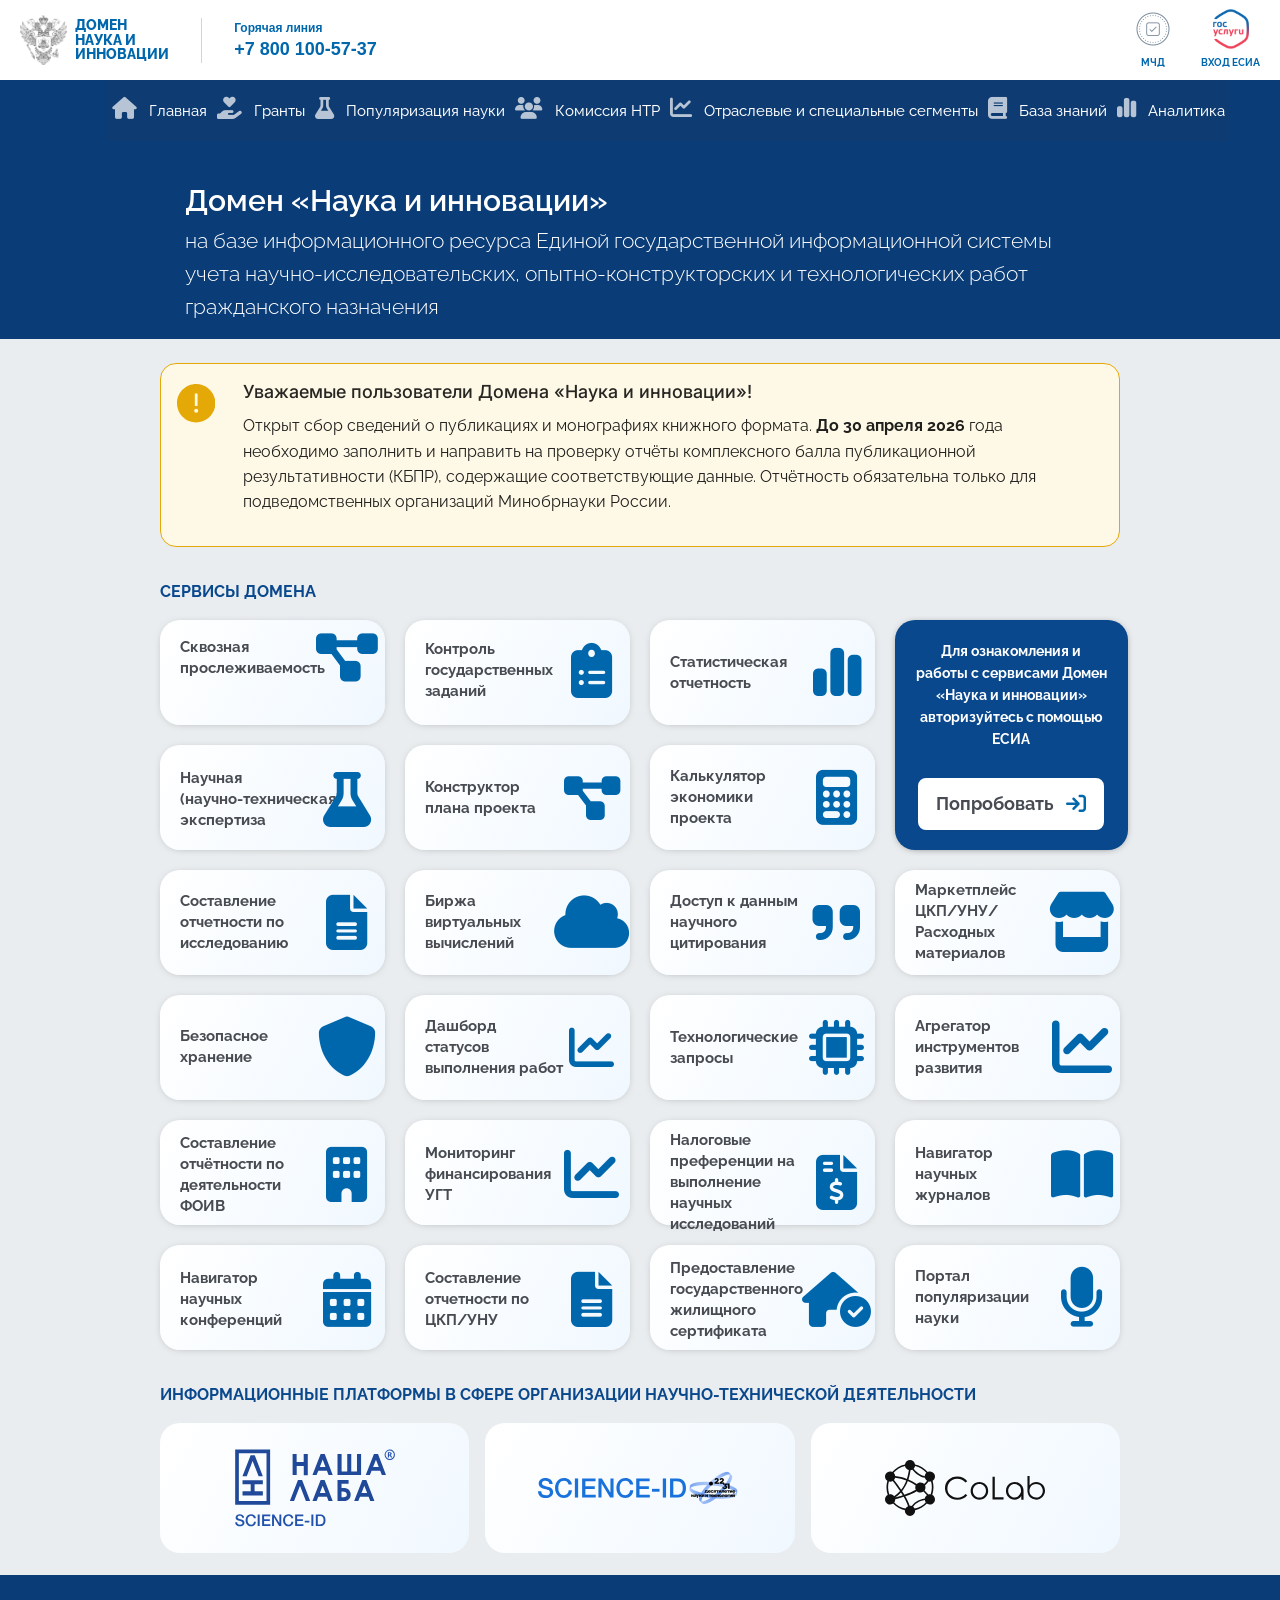
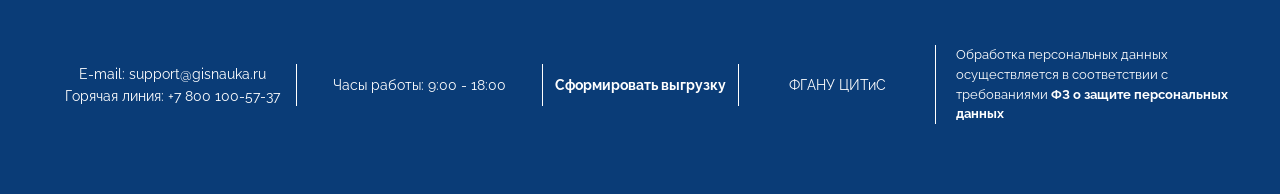
==== commit 8c162798: "Merge pull request #2 from xnuke2/feature/fontawesome-icons feat: add Font Awesome icons and improve" ====
--- a/index.html
+++ b/index.html
@@ -695,237 +695,6 @@
     </div>
 </div>
                                     </div>
-                                    <div class=affixTop>
-                                        <div>
-                                            <div type=flex class="ant-row ant-row-center css-1ce7347">
-                                                <div
-                                                    class="ant-col mainContentHeader ant-col-xs-24 ant-col-sm-24 ant-col-md-24 ant-col-lg-24 ant-col-xl-19 css-1ce7347">
-                                                    <div type=flex
-                                                        class="ant-row ant-row-space-around ant-row-middle css-1ce7347">
-                                                        <div
-                                                            class="ant-col ant-col-xs-0 ant-col-sm-0 ant-col-md-2 ant-col-lg-2 ant-col-xl-2 css-1ce7347">
-                                                            <img class=analyticsHeader alt=""
-                                                                src=assets/images/cafb82ed652cb261.png>
-                                                        </div>
-                                                        <div
-                                                            class="ant-col ant-col-xs-13 ant-col-sm-16 ant-col-md-16 ant-col-lg-16 ant-col-xl-16 css-1ce7347">
-                                                            <h2 class=headerP>Аналитические и статистические открытые
-                                                                данные</h2>
-                                                        </div>
-                                                        <div
-                                                            class="ant-col ant-col-xs-11 ant-col-sm-8 ant-col-md-6 ant-col-lg-6 ant-col-xl-6 css-1ce7347">
-                                                            <div class="ant-space-compact css-1ce7347 myBtnGroup">
-                                                                <button type=button
-                                                                    aria-label="Статистика за год"
-                                                                    class="ant-btn css-1ce7347 ant-btn-default ant-btn-color-default ant-btn-variant-outlined ant-btn-compact-item ant-btn-compact-first-item btnYearMonth active"
-                                                                    style=border-color:rgb(161,199,232);width:80px;color:rgb(0,103,173);font-family:Nunito,sans-serif;font-weight:800><span>Год</span></button><button
-                                                                    type=button
-                                                                    aria-label="Статистика за месяц"
-                                                                    class="ant-btn css-1ce7347 ant-btn-default ant-btn-color-default ant-btn-variant-outlined ant-btn-compact-item ant-btn-compact-last-item btnYearMonth"
-                                                                    style=border-color:rgb(161,199,232);width:80px;color:rgb(130,132,136);font-family:Nunito,sans-serif;font-weight:800><span>Месяц</span></button>
-                                                            </div>
-                                                        </div>
-                                                    </div>
-                                                </div>
-                                            </div>
-                                        </div>
-                                    </div>
-                                </div>
-                            </div>
-                            <div type=flex class="ant-row ant-row-center css-1ce7347">
-                                <div
-                                    class="ant-col ant-col-xs-22 ant-col-sm-22 ant-col-md-22 ant-col-lg-22 ant-col-xl-18 css-1ce7347">
-                                    <br>
-                                    <div class="ant-row css-1ce7347"
-                                        style=margin-left:-8px;margin-right:-8px;row-gap:16px>
-                                        <div class="ant-col ant-col-xs-24 ant-col-sm-24 ant-col-md-12 ant-col-lg-12 ant-col-xl-12 ant-col-xxl-8 css-1ce7347"
-                                            style=padding-left:8px;padding-right:8px>
-                                            <div class=chartDiv><br>
-                                                <h3 class=chartLabel>Зарегистрировано НИОКТР, шт.</h3>
-                                                <div class="ant-spin-nested-loading css-1ce7347">
-                                                    <div class=ant-spin-container>
-                                                        <div id=chartdiv1 style=width:100%;height:400px>
-                                                            <div style=position:relative><canvas width=834 height=800
-                                                                    style="width:417px;height:400px;display:inline-block;vertical-align:middle;background-blend-mode:normal!important;background-clip:content-box!important;background-position:center center!important;background-color:rgba(0,0,0,0)!important;background-image:url(assets/images/3bcf5b789f63abe6.png)!important;background-size:100% 100%!important;background-origin:content-box!important;background-repeat:no-repeat!important"></canvas>
-                                                            </div>
-                                                        </div>
-                                                    </div>
-                                                </div>
-                                            </div>
-                                        </div>
-                                        <div class="ant-col ant-col-xs-24 ant-col-sm-24 ant-col-md-12 ant-col-lg-12 ant-col-xl-12 ant-col-xxl-8 css-1ce7347"
-                                            style=padding-left:8px;padding-right:8px>
-                                            <div class=chartDiv><br>
-                                                <h3 class=chartLabel>Выявлено РИД, шт.</h3>
-                                                <div class="ant-spin-nested-loading css-1ce7347">
-                                                    <div class=ant-spin-container>
-                                                        <div id=chartdiv2 style=width:100%;height:400px>
-                                                            <div style=position:relative><canvas width=834 height=800
-                                                                    style="width:417px;height:400px;display:inline-block;vertical-align:middle;background-blend-mode:normal!important;background-clip:content-box!important;background-position:center center!important;background-color:rgba(0,0,0,0)!important;background-image:url(assets/images/5a59db1d03256c16.png)!important;background-size:100% 100%!important;background-origin:content-box!important;background-repeat:no-repeat!important"></canvas>
-                                                            </div>
-                                                        </div>
-                                                    </div>
-                                                </div>
-                                            </div>
-                                        </div>
-                                        <div class="ant-col ant-col-xs-24 ant-col-sm-24 ant-col-md-12 ant-col-lg-12 ant-col-xl-12 ant-col-xxl-8 css-1ce7347"
-                                            style=padding-left:8px;padding-right:8px>
-                                            <div class=chartDiv><br>
-                                                <h3 class=chartLabel>Полнотекстовые материалы, шт.</h3>
-                                                <div class="ant-spin-nested-loading css-1ce7347">
-                                                    <div class=ant-spin-container>
-                                                        <div id=chartdiv3 style=width:100%;height:400px>
-                                                            <div style=position:relative><canvas width=834 height=800
-                                                                    style="width:417px;height:400px;display:inline-block;vertical-align:middle;background-blend-mode:normal!important;background-clip:content-box!important;background-position:center center!important;background-color:rgba(0,0,0,0)!important;background-image:url(assets/images/661a835ddab46d09.png)!important;background-size:100% 100%!important;background-origin:content-box!important;background-repeat:no-repeat!important"></canvas>
-                                                            </div>
-                                                        </div>
-                                                    </div>
-                                                </div>
-                                            </div>
-                                        </div>
-                                        <div class="ant-col ant-col-xs-24 ant-col-sm-24 ant-col-md-12 ant-col-lg-12 ant-col-xl-12 ant-col-xxl-8 css-1ce7347"
-                                            style=padding-left:8px;padding-right:8px>
-                                            <div class=chartDiv><br>
-                                                <h3 class=chartLabel>Финансирование НИОКТР, тыс. руб.</h3>
-                                                <div class="ant-spin-nested-loading css-1ce7347">
-                                                    <div class=ant-spin-container>
-                                                        <div id=chartdiv4 style=width:100%;height:400px>
-                                                            <div style=position:relative><canvas width=834 height=800
-                                                                    style="width:417px;height:400px;display:inline-block;vertical-align:middle;background-blend-mode:normal!important;background-clip:content-box!important;background-position:center center!important;background-color:rgba(0,0,0,0)!important;background-image:url(assets/images/2901c498e2838473.png)!important;background-size:100% 100%!important;background-origin:content-box!important;background-repeat:no-repeat!important"></canvas>
-                                                            </div>
-                                                        </div>
-                                                    </div>
-                                                </div>
-                                            </div>
-                                        </div>
-                                        <div class="ant-col ant-col-xs-24 ant-col-sm-24 ant-col-md-12 ant-col-lg-12 ant-col-xl-12 ant-col-xxl-8 css-1ce7347"
-                                            style=padding-left:8px;padding-right:8px>
-                                            <div class=chartDiv><br>
-                                                <h3 class=chartLabel>Состояние правовой охраны РИД, шт.</h3>
-                                                <div class="ant-spin-nested-loading css-1ce7347">
-                                                    <div class=ant-spin-container>
-                                                        <div id=chartdiv5 style=width:100%;height:400px>
-                                                            <div style=position:relative><canvas width=834 height=800
-                                                                    style="width:417px;height:400px;display:inline-block;vertical-align:middle;background-blend-mode:normal!important;background-clip:content-box!important;background-position:center center!important;background-color:rgba(0,0,0,0)!important;background-image:url(assets/images/28d99f703edfd992.png)!important;background-size:100% 100%!important;background-origin:content-box!important;background-repeat:no-repeat!important"></canvas>
-                                                            </div>
-                                                        </div>
-                                                    </div>
-                                                </div>
-                                            </div>
-                                        </div>
-                                        <div class="ant-col ant-col-xs-24 ant-col-sm-24 ant-col-md-12 ant-col-lg-12 ant-col-xl-12 ant-col-xxl-8 css-1ce7347"
-                                            style=padding-left:8px;padding-right:8px;text-align:center>
-                                            <div class=chartDiv><br>
-                                                <h3 class=chartLabel>Динамика изменений 2025/2024, %</h3>
-                                                <div class="ant-spin-nested-loading css-1ce7347">
-                                                    <div class=ant-spin-container>
-                                                        <div class="ant-row css-1ce7347">
-                                                            <div class="ant-col ant-col-12 css-1ce7347"><br>
-                                                                <div class="ant-statistic css-1ce7347">
-                                                                    <div class=ant-statistic-title>Средняя стоимость
-                                                                        НИОКТР</div>
-                                                                    <div class=ant-statistic-content
-                                                                        style=color:rgb(63,134,0)><span
-                                                                            class=ant-statistic-content-prefix><span
-                                                                                role=img aria-label=arrow-up
-                                                                                class="anticon anticon-arrow-up"><svg
-                                                                                    viewBox="64 64 896 896"
-                                                                                    focusable=false data-icon=arrow-up
-                                                                                    width=1em height=1em
-                                                                                    fill=currentColor aria-hidden=true>
-                                                                                    <path
-                                                                                        d="M868 545.5L536.1 163a31.96 31.96 0 00-48.3 0L156 545.5a7.97 7.97 0 006 13.2h81c4.6 0 9-2 12.1-5.5L474 300.9V864c0 4.4 3.6 8 8 8h60c4.4 0 8-3.6 8-8V300.9l218.9 252.3c3 3.5 7.4 5.5 12.1 5.5h81c6.8 0 10.5-8 6-13.2z">
-                                                                                    </path>
-                                                                                </svg></span></span><span
-                                                                            class=ant-statistic-content-value><span
-                                                                                class=ant-statistic-content-value-int>3,675,894</span><span
-                                                                                class=ant-statistic-content-value-decimal>.13</span></span><span
-                                                                            class=ant-statistic-content-suffix>%</span>
-                                                                    </div>
-                                                                </div>
-                                                            </div>
-                                                            <div class="ant-col ant-col-12 css-1ce7347"><br>
-                                                                <div class="ant-statistic css-1ce7347">
-                                                                    <div class=ant-statistic-title>Прирост выявленных
-                                                                        РИД</div>
-                                                                    <div class=ant-statistic-content
-                                                                        style=color:rgb(207,19,34)><span
-                                                                            class=ant-statistic-content-prefix><span
-                                                                                role=img aria-label=arrow-down
-                                                                                class="anticon anticon-arrow-down"><svg
-                                                                                    viewBox="64 64 896 896"
-                                                                                    focusable=false data-icon=arrow-down
-                                                                                    width=1em height=1em
-                                                                                    fill=currentColor aria-hidden=true>
-                                                                                    <path
-                                                                                        d="M862 465.3h-81c-4.6 0-9 2-12.1 5.5L550 723.1V160c0-4.4-3.6-8-8-8h-60c-4.4 0-8 3.6-8 8v563.1L255.1 470.8c-3-3.5-7.4-5.5-12.1-5.5h-81c-6.8 0-10.5 8.1-6 13.2L487.9 861a31.96 31.96 0 0048.3 0L868 478.5c4.5-5.2.8-13.2-6-13.2z">
-                                                                                    </path>
-                                                                                </svg></span></span><span
-                                                                            class=ant-statistic-content-value><span
-                                                                                class=ant-statistic-content-value-int>-4</span><span
-                                                                                class=ant-statistic-content-value-decimal>.38</span></span><span
-                                                                            class=ant-statistic-content-suffix>%</span>
-                                                                    </div>
-                                                                </div>
-                                                            </div>
-                                                        </div>
-                                                    </div>
-                                                </div><br><br><br>
-                                                <h3 class=chartLabel>Способы использования</h3>
-                                                <div class="ant-spin-nested-loading css-1ce7347">
-                                                    <div class=ant-spin-container>
-                                                        <div class="ant-row css-1ce7347">
-                                                            <div class="ant-col ant-col-24 css-1ce7347"><br>
-                                                                <div class="ant-statistic css-1ce7347">
-                                                                    <div class=ant-statistic-title>Лицензирование</div>
-                                                                    <div class=ant-statistic-content
-                                                                        style=color:rgb(207,19,34)><span
-                                                                            class=ant-statistic-content-prefix><span
-                                                                                role=img aria-label=arrow-down
-                                                                                class="anticon anticon-arrow-down"><svg
-                                                                                    viewBox="64 64 896 896"
-                                                                                    focusable=false data-icon=arrow-down
-                                                                                    width=1em height=1em
-                                                                                    fill=currentColor aria-hidden=true>
-                                                                                    <path
-                                                                                        d="M862 465.3h-81c-4.6 0-9 2-12.1 5.5L550 723.1V160c0-4.4-3.6-8-8-8h-60c-4.4 0-8 3.6-8 8v563.1L255.1 470.8c-3-3.5-7.4-5.5-12.1-5.5h-81c-6.8 0-10.5 8.1-6 13.2L487.9 861a31.96 31.96 0 0048.3 0L868 478.5c4.5-5.2.8-13.2-6-13.2z">
-                                                                                    </path>
-                                                                                </svg></span></span><span
-                                                                            class=ant-statistic-content-value><span
-                                                                                class=ant-statistic-content-value-int>-80</span><span
-                                                                                class=ant-statistic-content-value-decimal>.72</span></span><span
-                                                                            class=ant-statistic-content-suffix>%</span>
-                                                                    </div>
-                                                                </div><br>
-                                                                <div class="ant-statistic css-1ce7347">
-                                                                    <div class=ant-statistic-title>Отчуждение и залог
-                                                                        исключительного права</div>
-                                                                    <div class=ant-statistic-content
-                                                                        style=color:rgb(207,19,34)><span
-                                                                            class=ant-statistic-content-prefix><span
-                                                                                role=img aria-label=arrow-down
-                                                                                class="anticon anticon-arrow-down"><svg
-                                                                                    viewBox="64 64 896 896"
-                                                                                    focusable=false data-icon=arrow-down
-                                                                                    width=1em height=1em
-                                                                                    fill=currentColor aria-hidden=true>
-                                                                                    <path
-                                                                                        d="M862 465.3h-81c-4.6 0-9 2-12.1 5.5L550 723.1V160c0-4.4-3.6-8-8-8h-60c-4.4 0-8 3.6-8 8v563.1L255.1 470.8c-3-3.5-7.4-5.5-12.1-5.5h-81c-6.8 0-10.5 8.1-6 13.2L487.9 861a31.96 31.96 0 0048.3 0L868 478.5c4.5-5.2.8-13.2-6-13.2z">
-                                                                                    </path>
-                                                                                </svg></span></span><span
-                                                                            class=ant-statistic-content-value><span
-                                                                                class=ant-statistic-content-value-int>-66</span><span
-                                                                                class=ant-statistic-content-value-decimal>.67</span></span><span
-                                                                            class=ant-statistic-content-suffix>%</span>
-                                                                    </div>
-                                                                </div>
-                                                            </div>
-                                                        </div>
-                                                    </div>
-                                                </div>
-                                            </div>
-                                        </div>
-                                    </div>
                                 </div>
                             </div><br>
                             <div type=flex class="ant-row ant-row-center css-1ce7347">
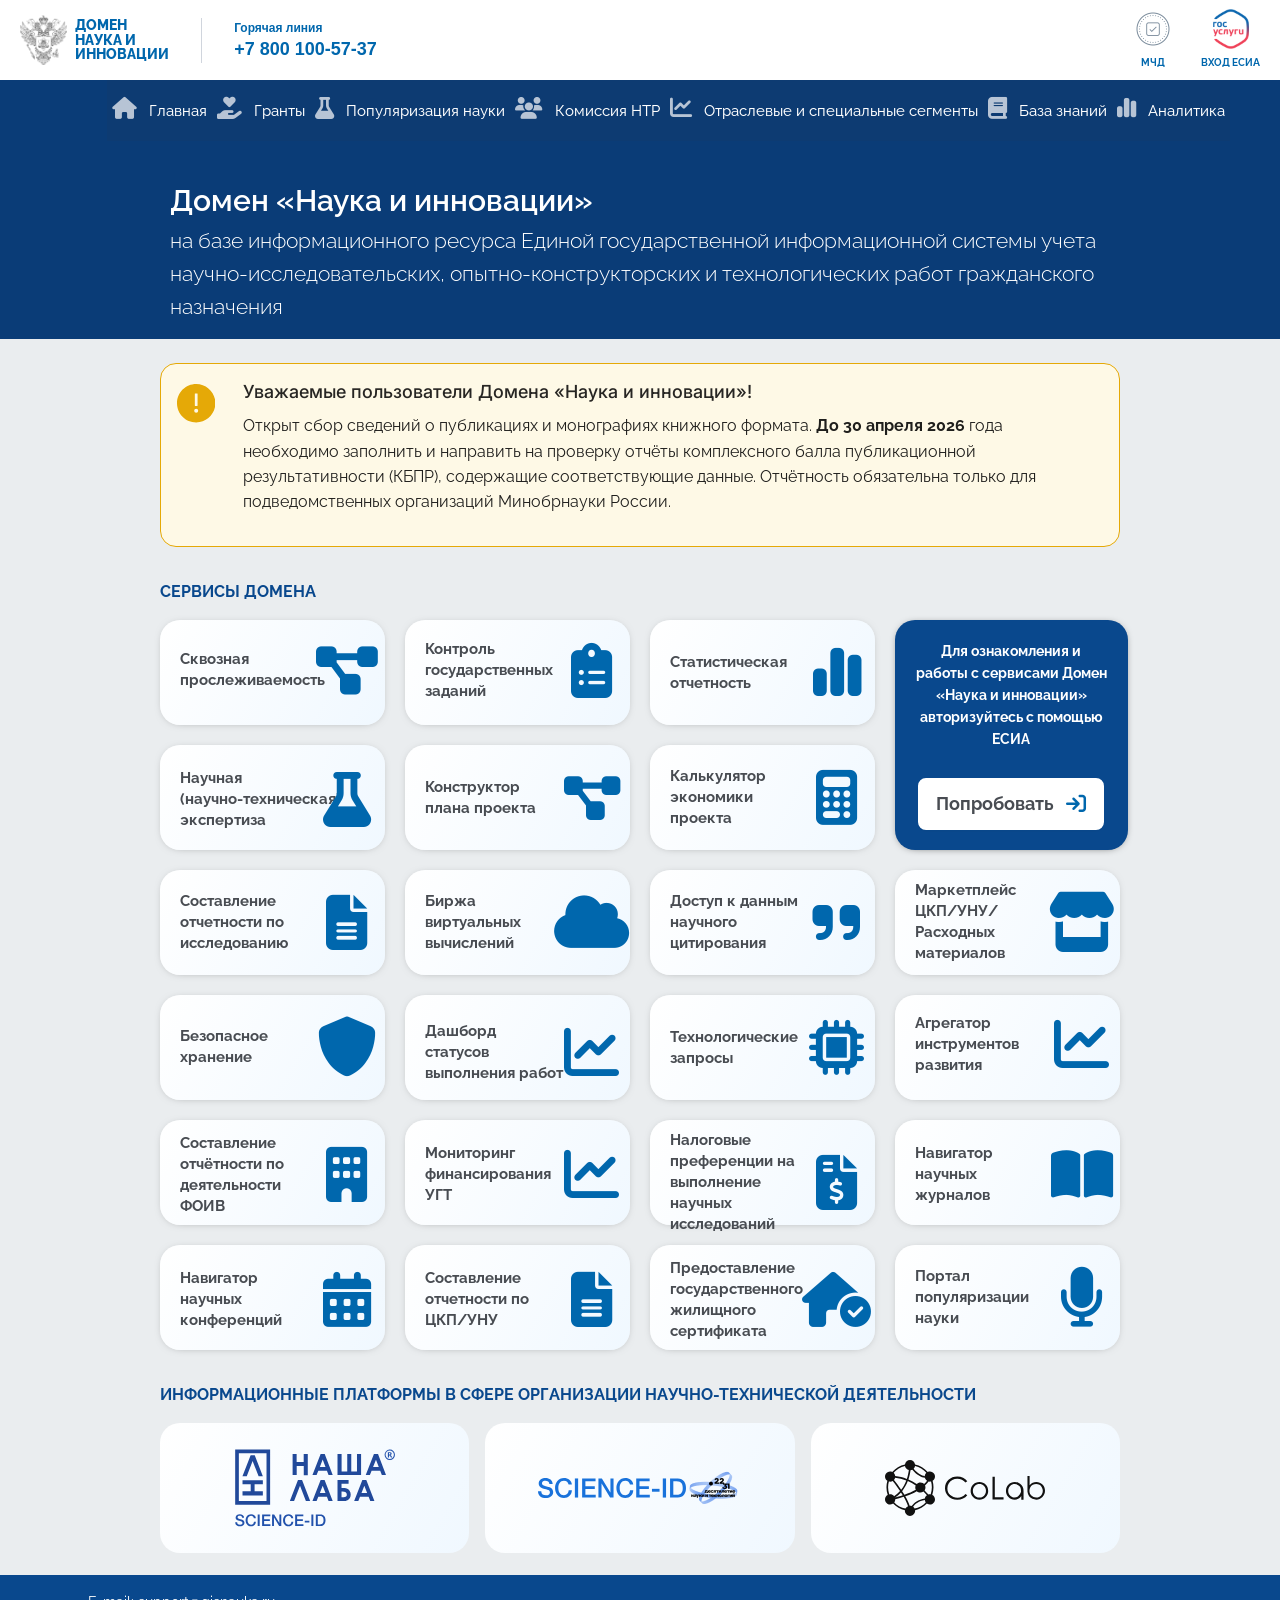
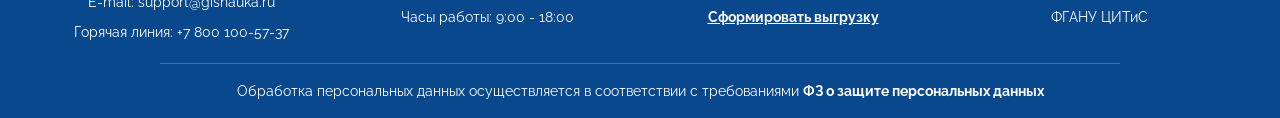
==== commit 416f8cdc: "feat: update footer with accessibility and responsive design" ====
--- a/index.html
+++ b/index.html
@@ -169,7 +169,7 @@
                                 <div type=flex class="ant-row ant-row-center css-1ce7347">
                                     <div
                                         class="ant-col ant-col-xs-22 ant-col-sm-22 ant-col-md-22 ant-col-lg-22 ant-col-xl-18 css-1ce7347">
-                                        <div class="responsiveHeader css-1ce7347" style="padding:18px 25px 16px">
+                                        <div class="responsiveHeader css-1ce7347" style="padding:18px 10px 16px">
                                             <h1 class=egisuNameP>Домен «Наука и инновации»</h1>
                                             <p class=egisuInfoP>на базе информационного ресурса Единой
                                                 государственной информационной системы учета
@@ -220,12 +220,12 @@
      style="padding-left:10px; padding-right:10px">
     <div class="servicesMain">
         <div class="services servicesimageMain">
-            <div class="ant-row ant-row-middle css-1ce7347" style="align-items: center;">
+            <div class="ant-row ant-row-middle css-1ce7347" style="display: flex; align-items: center; justify-content: space-between;">
                 <div class="ant-col ant-col-17 serviceVerticalName css-1ce7347">
                     <p>Сквозная прослеживаемость</p>
                 </div>
-                <div class="ant-col ant-col-7 css-1ce7347" style="display: flex; justify-content: center; align-items: center; text-align: center;">
-                    <i class="fa-solid fa-diagram-project" style="font-size:55px; color:#0067ad; margin:0 auto; display:block;"></i>
+                <div class="ant-col ant-col-7 css-1ce7347" style="display: flex; justify-content: center; align-items: center; min-height: 80px;">
+                    <i class="fa-solid fa-diagram-project" style="font-size:55px; color:#0067ad; text-align: center; margin: 0 auto; display: block;"></i>
                 </div>
             </div>
         </div>
@@ -472,7 +472,7 @@
                     <p>Дашборд статусов выполнения работ</p>
                 </div>
                 <div class="ant-col ant-col-7 css-1ce7347" style="display: flex; justify-content: center; align-items: center;">
-                    <i class="fa-solid fa-chart-line" style="font-size:45px; color:#0067ad; margin:20px 10px; display:flex; align-items:center; justify-content:center"></i>
+                    <i class="fa-solid fa-chart-line" style="font-size:55px; color:#0067ad; margin:20px 10px; display:flex; align-items:center; justify-content:center"></i>
                 </div>
             </div>
         </div>
@@ -514,7 +514,7 @@
                     <p>Агрегатор инструментов развития</p>
                 </div>
                 <div class="ant-col ant-col-7 css-1ce7347" style="display: flex; justify-content: center; align-items: center;">
-                    <i class="fa-solid fa-chart-line" style="font-size:60px; color:#0067ad; margin:12px 10px; display:flex; align-items:center; justify-content:center"></i>
+                    <i class="fa-solid fa-chart-line" style="font-size:55px; color:#0067ad; margin:12px 10px; display:flex; align-items:center; justify-content:center"></i>
                 </div>
             </div>
         </div>
@@ -743,38 +743,51 @@
                             </div><br>
                         </div>
                     </main>
-                    <footer id="site-footer" class="ant-layout-footer css-1ce7347" role="contentinfo" aria-label="Подвал сайта" style="border-top:var(--layout-gap) solid #eaedef">
-                        <div class=footer style=text-align:center>
-                            <div type=flex class="ant-row ant-row-space-around ant-row-middle css-1ce7347">
-                                <div
-                                    class="ant-col ant-col-xs-24 ant-col-sm-24 ant-col-md-5 ant-col-lg-5 ant-col-xl-5 css-1ce7347">
-                                    <p>E-mail: support@gisnauka.ru
-                                    <p>Горячая линия: +7 800 100-57-37</p>
-                                </div>
-                                <div class="ant-col footerP ant-col-xs-24 ant-col-sm-24 ant-col-md-5 ant-col-lg-5 ant-col-xl-5 css-1ce7347"
-                                    style=padding:10px>
-                                    <p>Часы работы: 9:00 - 18:00</p>
-                                </div>
-                                <div class="ant-col footerP ant-col-xs-24 ant-col-sm-24 ant-col-md-3 ant-col-lg-3 ant-col-xl-4 css-1ce7347"
-                                    style=padding:5px><button type=button
-                                        class="ant-btn css-1ce7347 ant-btn-link ant-btn-color-var(--white-100) ant-btn-variant-link footer__upload-button"
-                                        style=color:var(--white-100);padding:0px><span>Сформировать
-                                            выгрузку</span></button></div>
-                                <div class="ant-col footerP ant-col-xs-24 ant-col-sm-24 ant-col-md-3 ant-col-lg-3 ant-col-xl-4 css-1ce7347"
-                                    style=padding:10px>
-                                    <p><a href=https://citis.ru/ target=_blank rel="noopener noreferrer">ФГАНУ ЦИТиС</a>
-                                    </p>
-                                </div>
-                                <div
-                                    class="ant-col footerP ant-col-xs-24 ant-col-sm-24 ant-col-md-6 ant-col-lg-6 ant-col-xl-6 css-1ce7347">
-                                    <p class=footerLastP>Обработка персональных данных осуществляется в соответствии с
-                                        требованиями<a href=https://legalacts.ru/doc/152_FZ-o-personalnyh-dannyh/
-                                            target=_blank rel=noreferrer><em><b> ФЗ о защите персональных
-                                                    данных</b></em></a></p>
-                                </div>
-                            </div>
-                        </div>
-                    </footer>
+                    <footer id="site-footer" class="ant-layout-footer css-1ce7347" role="contentinfo" aria-label="Подвал сайта" style="border-top: var(--layout-gap) solid #eaedef; background: #09488d; color: #fff; padding: 16px 16px;">
+    <div style="max-width: 1200px; margin: 0 auto;">
+        
+        <div style="display: grid; grid-template-columns: repeat(auto-fit, minmax(200px, 1fr)); gap: 16px 24px; text-align: center; align-items: center; justify-items: center;">
+            
+            <section aria-labelledby="contacts-heading" style="width: 100%;">
+                <h2 id="contacts-heading" style="position: absolute; width: 1px; height: 1px; padding: 0; margin: -1px; overflow: hidden; clip: rect(0,0,0,0); border: 0;">Контакты</h2>
+                <address style="font-style: normal;">
+                    <p style="margin: 0;">E-mail: <a href="mailto:support@gisnauka.ru" style="color: #fff;">support@gisnauka.ru</a></p>
+                    <p style="margin: 8px 0 0 0;">Горячая линия: <a href="tel:+78001005737" style="color: #fff; text-decoration: none;">+7 800 100-57-37</a></p>
+                </address>
+            </section>
+            
+            <section aria-labelledby="hours-heading" style="width: 100%;">
+                <h2 id="hours-heading" style="position: absolute; width: 1px; height: 1px; padding: 0; margin: -1px; overflow: hidden; clip: rect(0,0,0,0); border: 0;">Режим работы</h2>
+                <p style="margin: 0;">Часы работы: 9:00 - 18:00</p>
+            </section>
+            
+            <section aria-labelledby="report-heading" style="width: 100%;">
+                <h2 id="report-heading" style="position: absolute; width: 1px; height: 1px; padding: 0; margin: -1px; overflow: hidden; clip: rect(0,0,0,0); border: 0;">Отчётность</h2>
+                <button type="button" class="ant-btn css-1ce7347 ant-btn-link" style="color: #fff; padding: 0; background: none; border: none; cursor: pointer; text-decoration: underline; display: inline-block;" aria-label="Сформировать выгрузку отчётности">
+                    <span>Сформировать выгрузку</span>
+                </button>
+            </section>
+            
+            <section aria-labelledby="developer-heading" style="width: 100%;">
+                <h2 id="developer-heading" style="position: absolute; width: 1px; height: 1px; padding: 0; margin: -1px; overflow: hidden; clip: rect(0,0,0,0); border: 0;">Разработчик</h2>
+                <p style="margin: 0;"><a href="https://citis.ru/" target="_blank" rel="noopener noreferrer" style="color: #fff; text-decoration: none;" aria-label="ФГАНУ ЦИТиС, откроется в новой вкладке">ФГАНУ ЦИТиС</a></p>
+            </section>
+            
+        </div>
+        
+        <div role="separator" aria-hidden="true" style="height: 1px; background: rgba(255,255,255,0.2); margin: 20px auto 16px; width: 80%;"></div>
+        
+        <div style="text-align: center;">
+            <p style="margin: 0;">
+                Обработка персональных данных осуществляется в соответствии с требованиями 
+                <a href="https://legalacts.ru/doc/152_FZ-o-personalnyh-dannyh/" target="_blank" rel="noreferrer" style="color: #fff;">
+                    <em><b>ФЗ о защите персональных данных</b></em>
+                </a>
+            </p>
+        </div>
+        
+    </div>
+</footer>
 
 
 
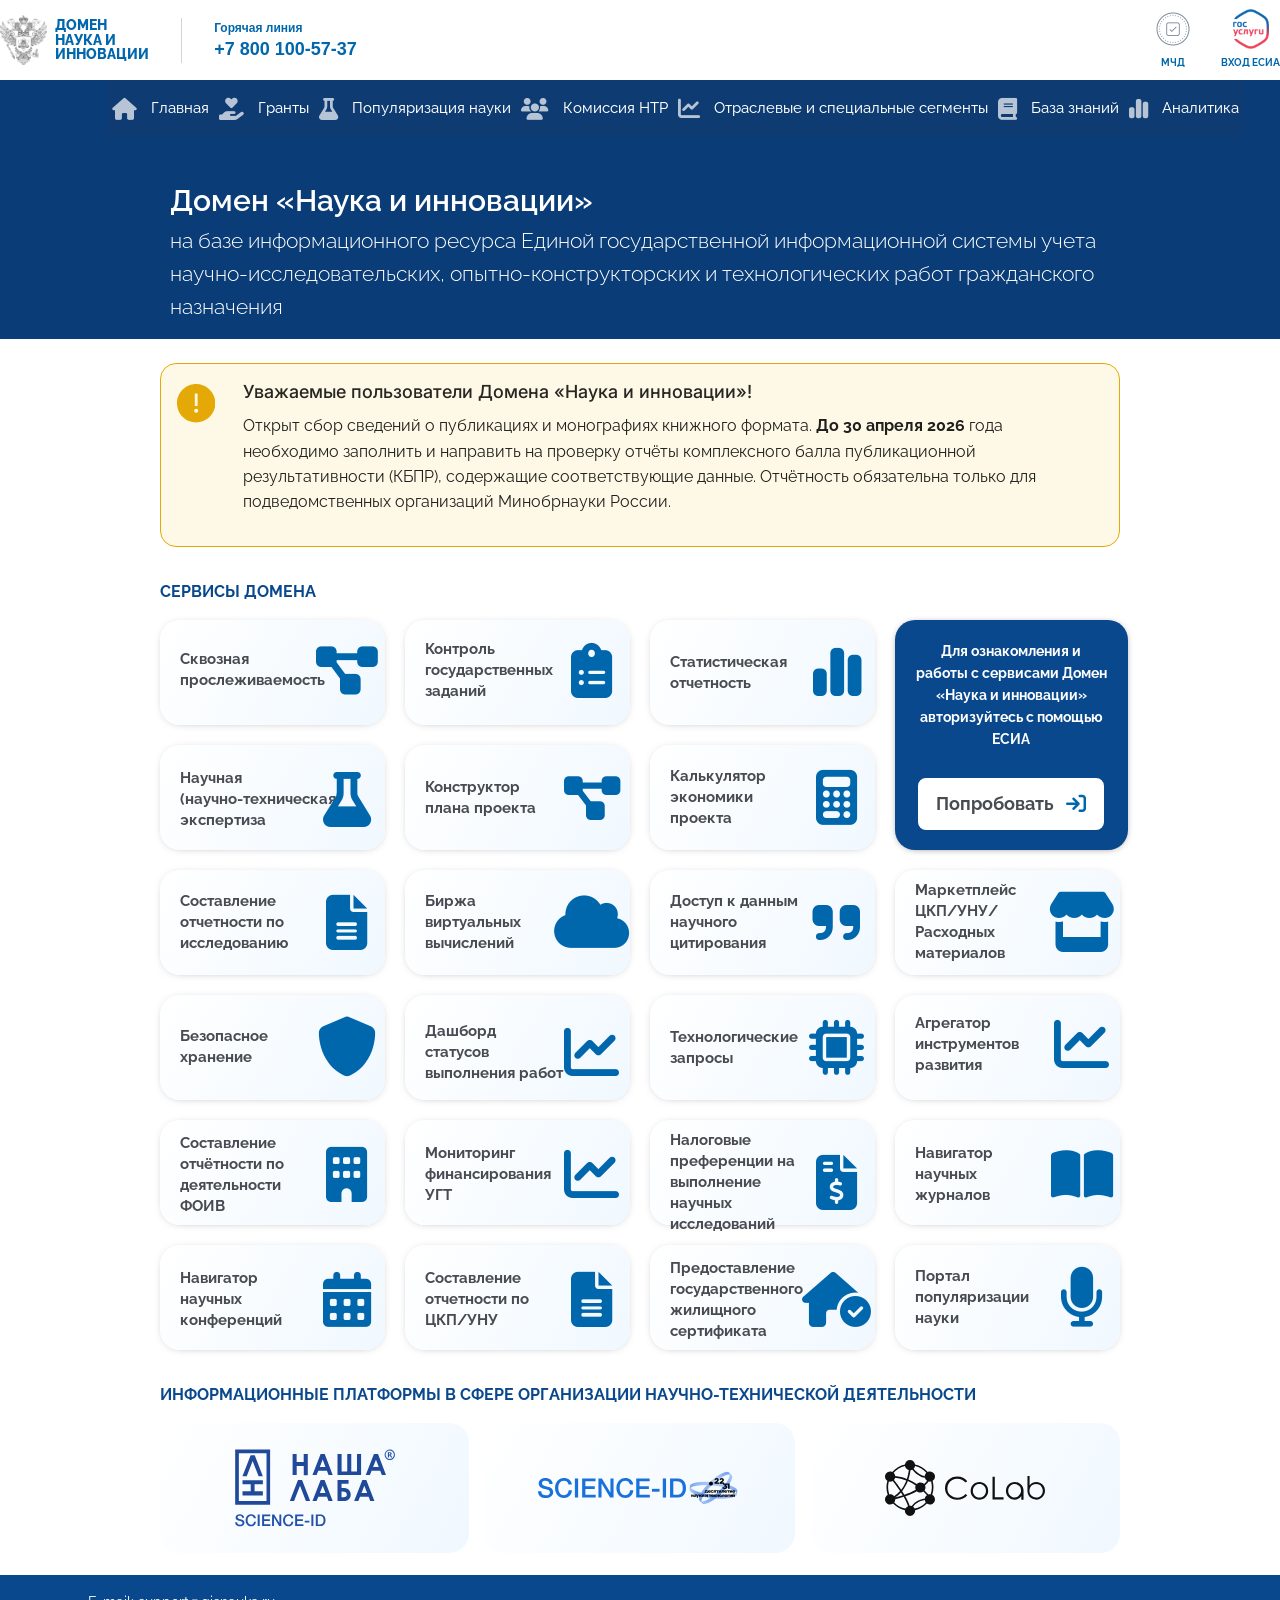
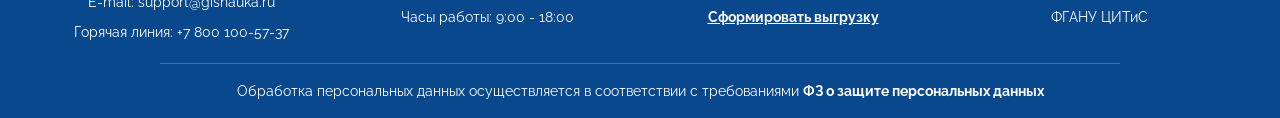
==== commit 32488340: "feat: update menu styles and accessibility" ====
--- a/index.html
+++ b/index.html
@@ -33,18 +33,18 @@
   <a class="skip-link" href="#site-navigation">Перейти к основной навигации</a>
   <a class="skip-link" href="#site-footer">Перейти к подвалу</a>
 </div>
-    <div id=root>
-        <div style=display:contents>
-            <div class="css-1ce7347 ant-app">
-                <div class="ant-layout css-1ce7347" style=min-height:100vh>
-                    <div id="site-header" class=affixTop role="banner" aria-label="Шапка сайта" tabindex="-1">
-                        <div class="css-1ce7347" style="position:relative;width:100%;max-width:100%">
-                            <div
-                                style=height:80px;width:100%;background:white;display:flex;justify-content:center;z-index:3>
-                                <div class="ant-space css-1ce7347 ant-space-horizontal ant-space-align-center ant-space-gap-row-small ant-space-gap-col-small"
-                                    style="width:100%;justify-content:space-between;align-items:center;max-width:1470px;padding:0px 20px">
-                                    <div class="ant-space-item">
-    <div class="ant-space css-1ce7347 ant-space-horizontal ant-space-align-center" style="gap:32px">
+    <div id="root">
+    <div style="display:contents">
+        <div class="css-1ce7347 ant-app">
+            <div class="ant-layout css-1ce7347" style="min-height:100vh">
+                <div id="site-header" class="affixTop" role="banner" aria-label="Шапка сайта" tabindex="-1">
+                    <div class="css-1ce7347" style="position:relative;width:100%;max-width:100%">
+                        <div style="height:80px; width:100%; background:white; display:flex; justify-content:center; z-index:3;">
+                            <div class="ant-space css-1ce7347 ant-space-horizontal ant-space-align-center ant-space-gap-row-small ant-space-gap-col-small"
+                                 style="width:100%; justify-content:space-between; align-items:center; max-width:1300px; padding:0 0;">
+                                
+                                <div class="ant-space-item">
+                                    <div class="ant-space css-1ce7347 ant-space-horizontal ant-space-align-center" style="gap:32px">
         
         <div class="ant-space-item">
             <a href="index.html">
